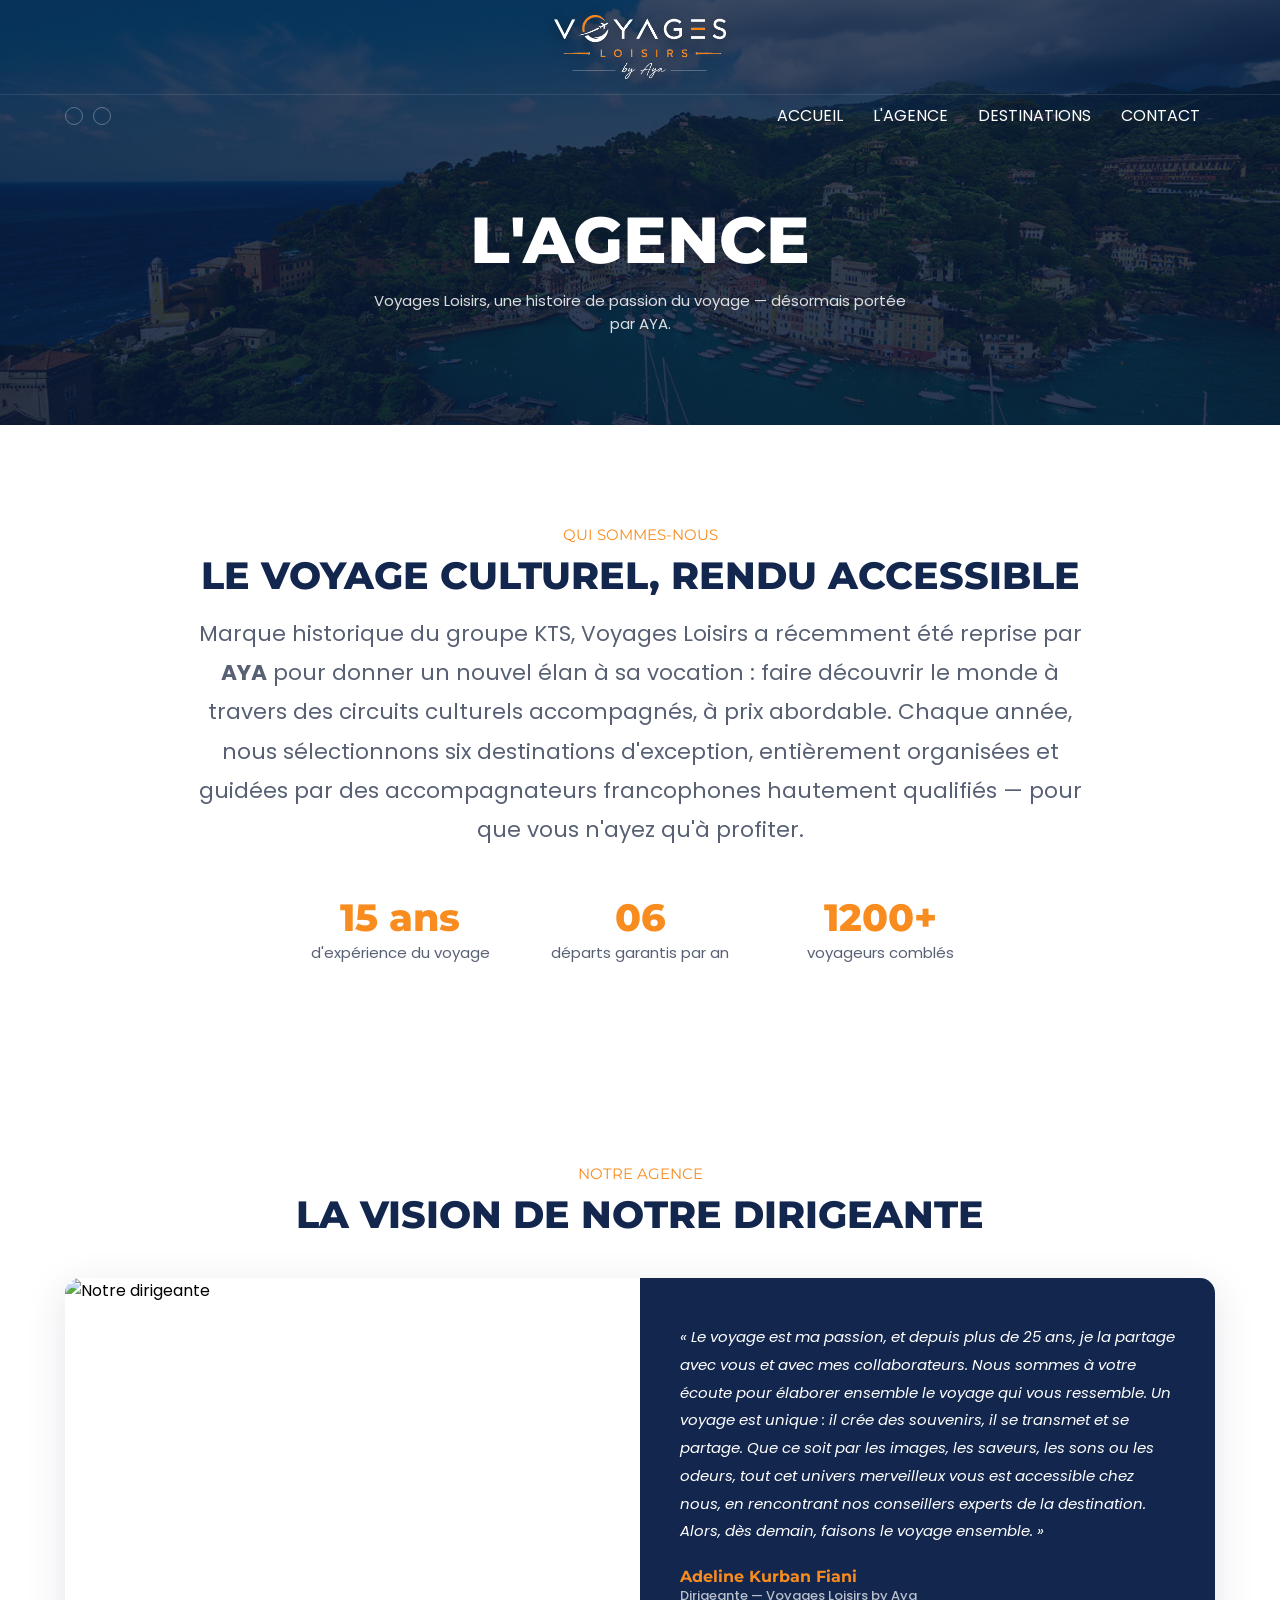
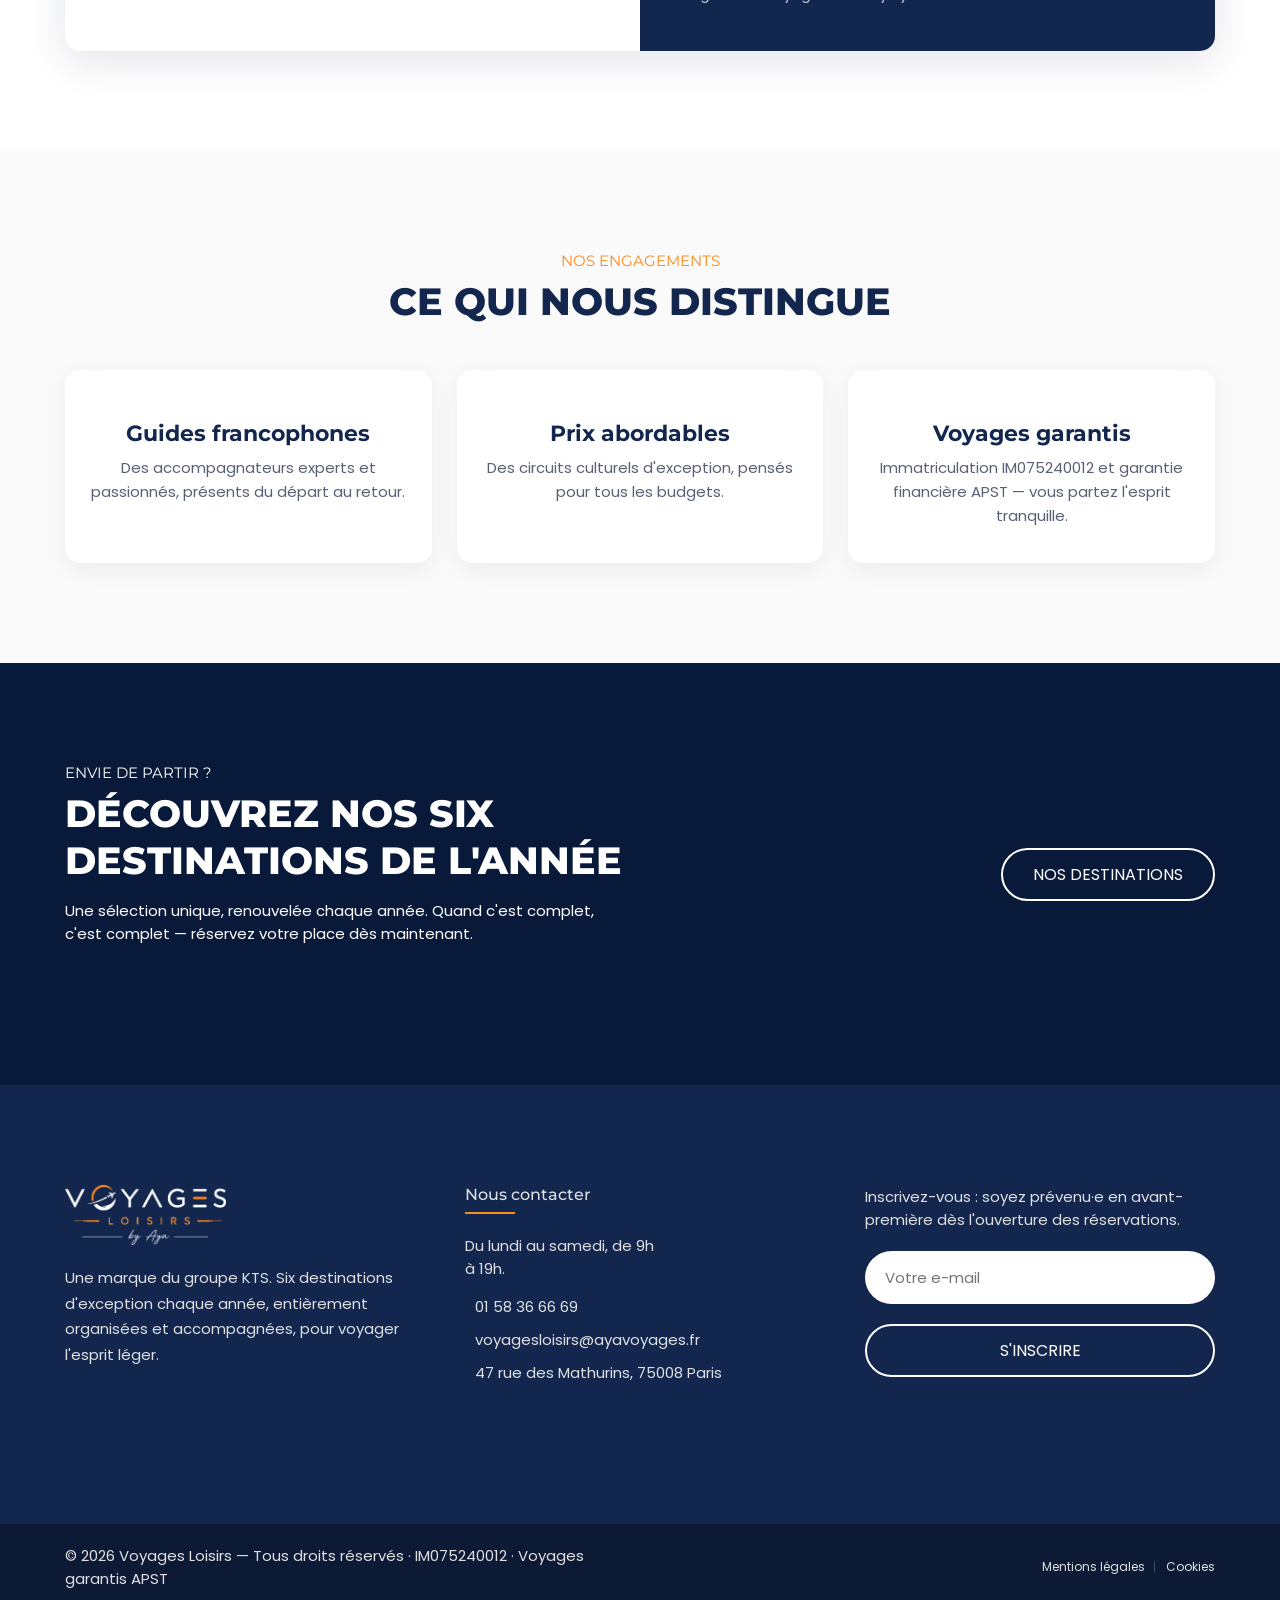
==== agence.html @ c66ce5af "Typo coherente : titres de section internes = memes que l'accueil (Montserrat 800 maj, fs-2) + texte" ====
<!DOCTYPE html>
<html lang="fr">

<head>
  <meta charset="UTF-8">
  <meta http-equiv="X-UA-Compatible" content="IE=edge">
  <meta name="viewport" content="width=device-width, initial-scale=1.0">
  <meta http-equiv="Cache-Control" content="no-cache, no-store, must-revalidate">
  <meta http-equiv="Pragma" content="no-cache">
  <meta http-equiv="Expires" content="0">

  <title>L'agence — Voyages Loisirs</title>
  <meta name="description" content="Voyages Loisirs, marque du groupe KTS reprise par AYA : des circuits culturels accompagnés de guides francophones, à prix abordable.">

  <link rel="shortcut icon" href="assets/logo-marine.png" type="image/png">
  <link rel="stylesheet" href="assets/css/tourly.css?v=21">

  <link rel="preconnect" href="https://fonts.googleapis.com">
  <link rel="preconnect" href="https://fonts.gstatic.com" crossorigin>
  <link
    href="https://fonts.googleapis.com/css2?family=Montserrat:wght@500;600;700;800&family=Poppins:wght@400;500;600;700&display=swap"
    rel="stylesheet">
</head>

<body id="top">

  <!-- #HEADER -->
  <header class="header" data-header>
    <div class="overlay" data-overlay></div>

    <div class="header-top">
      <div class="container">
        <div class="helpline-spacer"></div>
        <a href="index.html" class="logo"><img src="assets/logo-va-blanc.png" alt="Voyages Loisirs"></a>
        <div class="header-btn-group">
          <button class="search-btn" aria-label="Rechercher"><ion-icon name="search"></ion-icon></button>
          <button class="nav-open-btn" aria-label="Ouvrir le menu" data-nav-open-btn><ion-icon name="menu-outline"></ion-icon></button>
        </div>
      </div>
    </div>

    <div class="header-bottom">
      <div class="container">
        <a href="index.html" class="logo header-bottom__logo"><img src="assets/logo-va.png" alt="Voyages Loisirs"></a>

        <ul class="social-list">
          <li><a href="#" class="social-link"><ion-icon name="logo-facebook"></ion-icon></a></li>
          <li><a href="#" class="social-link"><ion-icon name="logo-instagram"></ion-icon></a></li>
        </ul>

        <nav class="navbar" data-navbar>
          <div class="navbar-top">
            <a href="index.html" class="logo"><img src="assets/logo-va.png" alt="Voyages Loisirs"></a>
            <button class="nav-close-btn" aria-label="Fermer le menu" data-nav-close-btn><ion-icon name="close-outline"></ion-icon></button>
          </div>
          <ul class="navbar-list">
            <li><a href="index.html" class="navbar-link" data-nav-link>accueil</a></li>
            <li><a href="agence.html" class="navbar-link" data-nav-link>l'agence</a></li>
            <li><a href="destinations.html" class="navbar-link" data-nav-link>destinations</a></li>
            <li><a href="contact.html" class="navbar-link" data-nav-link>contact</a></li>
          </ul>
        </nav>
      </div>
    </div>
  </header>


  <main>

    <!-- #BANNIÈRE -->
    <section class="page-banner">
      <div class="container">
        <h1 class="h1">L'agence</h1>
        <p class="page-banner__text">Voyages Loisirs, une histoire de passion du voyage — désormais portée par AYA.</p>
      </div>
    </section>

    <!-- #NOTRE HISTOIRE -->
    <section class="agence-intro">
      <div class="container">
        <p class="section-subtitle">Qui sommes-nous</p>
        <h2 class="h2 section-title">Le voyage culturel, rendu accessible</h2>
        <p class="lead">
          Marque historique du groupe KTS, Voyages Loisirs a récemment été reprise par <strong>AYA</strong>
          pour donner un nouvel élan à sa vocation : faire découvrir le monde à travers des circuits
          culturels accompagnés, à prix abordable. Chaque année, nous sélectionnons six destinations
          d'exception, entièrement organisées et guidées par des accompagnateurs francophones
          hautement qualifiés — pour que vous n'ayez qu'à profiter.
        </p>

        <div class="agence-stats">
          <div>
            <div class="num">15 ans</div>
            <div class="lbl">d'expérience du voyage</div>
          </div>
          <div>
            <div class="num">06</div>
            <div class="lbl">départs garantis par an</div>
          </div>
          <div>
            <div class="num">1200+</div>
            <div class="lbl">voyageurs comblés</div>
          </div>
        </div>
      </div>
    </section>

    <!-- #VISION DE LA DIRIGEANTE -->
    <section class="vision">
      <div class="container">
        <p class="section-subtitle">Notre agence</p>
        <h2 class="h2 section-title">La vision de notre dirigeante</h2>

        <div class="vision-grid">
          <div class="vision-media">
            <img src="https://images.unsplash.com/photo-1488646953014-85cb44e25828?auto=format&fit=crop&w=800&q=80" alt="Notre dirigeante">
            <button class="vision-play" aria-label="Lire la vidéo"><ion-icon name="play"></ion-icon></button>
          </div>
          <div class="vision-quote">
            <blockquote>
              « Le voyage est ma passion, et depuis plus de 25 ans, je la partage avec vous et avec mes
              collaborateurs. Nous sommes à votre écoute pour élaborer ensemble le voyage qui vous ressemble.
              Un voyage est unique : il crée des souvenirs, il se transmet et se partage. Que ce soit par les
              images, les saveurs, les sons ou les odeurs, tout cet univers merveilleux vous est accessible
              chez nous, en rencontrant nos conseillers experts de la destination. Alors, dès demain,
              faisons le voyage ensemble. »
            </blockquote>
            <p class="vision-author">Adeline Kurban Fiani<span>Dirigeante — Voyages Loisirs by Aya</span></p>
          </div>
        </div>
      </div>
    </section>

    <!-- #NOS VALEURS -->
    <section class="about">
      <div class="container">
        <p class="section-subtitle">Nos engagements</p>
        <h2 class="h2 section-title">Ce qui nous distingue</h2>

        <ul class="about-features">
          <li>
            <ion-icon name="people-outline"></ion-icon>
            <h3>Guides francophones</h3>
            <p>Des accompagnateurs experts et passionnés, présents du départ au retour.</p>
          </li>
          <li>
            <ion-icon name="pricetags-outline"></ion-icon>
            <h3>Prix abordables</h3>
            <p>Des circuits culturels d'exception, pensés pour tous les budgets.</p>
          </li>
          <li>
            <ion-icon name="shield-checkmark-outline"></ion-icon>
            <h3>Voyages garantis</h3>
            <p>Immatriculation IM075240012 et garantie financière APST — vous partez l'esprit tranquille.</p>
          </li>
        </ul>
      </div>
    </section>

    <!-- #CTA -->
    <section class="cta">
      <div class="container">
        <div class="cta-content">
          <p class="section-subtitle">Envie de partir ?</p>
          <h2 class="h2 section-title">Découvrez nos six destinations de l'année</h2>
          <p class="section-text">
            Une sélection unique, renouvelée chaque année. Quand c'est complet, c'est complet —
            réservez votre place dès maintenant.
          </p>
        </div>
        <a href="destinations.html" class="btn btn-secondary">Nos destinations</a>
      </div>
    </section>

  </main>


  <!-- #FOOTER -->
  <footer class="footer">
    <div class="footer-top">
      <div class="container">
        <div class="footer-brand">
          <a href="index.html" class="logo"><img src="assets/logo-va-blanc.png" alt="Voyages Loisirs"></a>
          <p class="footer-text">
            Une marque du groupe KTS. Six destinations d'exception chaque année, entièrement organisées
            et accompagnées, pour voyager l'esprit léger.
          </p>
        </div>
        <div class="footer-contact">
          <h4 class="contact-title">Nous contacter</h4>
          <p class="contact-text">Du lundi au samedi, de 9h à 19h.</p>
          <ul>
            <li class="contact-item"><ion-icon name="call-outline"></ion-icon><a href="tel:+33158366669" class="contact-link">01 58 36 66 69</a></li>
            <li class="contact-item"><ion-icon name="mail-outline"></ion-icon><a href="mailto:voyagesloisirs@ayavoyages.fr" class="contact-link">voyagesloisirs@ayavoyages.fr</a></li>
            <li class="contact-item"><ion-icon name="location-outline"></ion-icon><address>47 rue des Mathurins, 75008 Paris</address></li>
          </ul>
        </div>
        <div class="footer-form">
          <p class="form-text">Inscrivez-vous : soyez prévenu·e en avant-première dès l'ouverture des réservations.</p>
          <form action="" class="form-wrapper">
            <input type="email" name="email" class="input-field" placeholder="Votre e-mail" required>
            <button type="submit" class="btn btn-secondary">S'inscrire</button>
          </form>
        </div>
      </div>
    </div>
    <div class="footer-bottom">
      <div class="container">
        <p class="copyright">© 2026 Voyages Loisirs — Tous droits réservés · IM075240012 · Voyages garantis APST</p>
        <ul class="footer-bottom-list">
          <li><a href="mentions-legales.html" class="footer-bottom-link">Mentions légales</a></li>
          <li><a href="cookies.html" class="footer-bottom-link">Cookies</a></li>
        </ul>
      </div>
    </div>
  </footer>

  <a href="#top" class="go-top" data-go-top><ion-icon name="chevron-up-outline"></ion-icon></a>

  <script src="assets/js/tourly.js?v=6"></script>
  <script type="module" src="https://unpkg.com/ionicons@5.5.2/dist/ionicons/ionicons.esm.js"></script>
  <script nomodule src="https://unpkg.com/ionicons@5.5.2/dist/ionicons/ionicons.js"></script>

</body>

</html>
---- assets/css/tourly.css ----
/*-----------------------------------*\
 * #style.css
\*-----------------------------------*/

/**
 * copyright 2022 codewithsadee
 */





/*-----------------------------------*\
 * #CUSTOM PROPERTY
\*-----------------------------------*/

:root {

  /**
   * colors
   */

  /* Palette adaptée au logo : navy #031E5A + orange #FB8B1F */
  --united-nations-blue: hsl(220, 55%, 32%);  /* navy moyen (bandeau prix) */
  --bright-navy-blue: hsl(30, 95%, 55%);       /* ORANGE — accent, boutons */
  --spanish-gray: hsl(0, 0%, 60%);
  --black-coral: hsl(222, 14%, 40%);           /* texte courant */
  --oxford-blue: hsl(220, 74%, 13%);           /* navy profond (bannières) */
  --yale-blue: hsl(28, 90%, 47%);              /* orange foncé (survol) */
  --blue-ncs: hsl(29, 88%, 48%);               /* orange (sous-titres) */
  --gunmetal: hsl(220, 62%, 19%);              /* navy (titres, footer, aside) */
  --gainsboro: hsl(0, 0%, 88%);
  --cultured: hsl(0, 0%, 98%);
  --white: hsl(0, 0%, 100%);
  --black: hsl(0, 0%, 0%);
  --onyx: hsl(0, 0%, 25%);
  --jet: hsl(0, 0%, 20%);

  /**
   * typography
   */

  --ff-poppins: "Poppins", sans-serif;
  --ff-montserrat: "Montserrat", sans-serif;

  --fs-1: calc(20px + 3.5vw);
  --fs-2: calc(18px + 1.6vw);
  --fs-3: calc(16px + 0.45vw);
  --fs-4: 15px;
  --fs-5: 14px;
  --fs-6: 13px;
  --fs-7: 12px;
  --fs-8: 11px;

  --fw-500: 500;
  --fw-600: 600;
  --fw-700: 700;
  --fw-800: 800;

  /**
   * transition
   */

  --transition: 0.25s ease-in-out;

  /**
   * spacing
   */

  --section-padding: 60px;

  /**
   * border-radius
   */

  --radius-15: 15px;
  --radius-25: 25px;

}





/*-----------------------------------*\
 * #RESET
\*-----------------------------------*/

*, *::before, *::after {
  margin: 0;
  padding: 0;
  box-sizing: border-box;
}

li { list-style: none; }

a { text-decoration: none; }

a,
img,
span,
input,
label,
button,
ion-icon { display: block; }

input,
button {
  background: none;
  border: none;
  font: inherit;
}

button { cursor: pointer; }

input { width: 100%; }

ion-icon { pointer-events: none; }

html {
  font-family: var(--ff-poppins);
  scroll-behavior: smooth;
}

body { background: var(--white); }





/*-----------------------------------*\
 * #REUSED STYLE
\*-----------------------------------*/

.container { padding-inline: 15px; }

.btn {
  color: var(--white);
  text-transform: uppercase;
  font-size: var(--fs-5);
  border-radius: 100px;
  padding: var(--padding, 8px 18px);
  border: var(--border-width, 2px) solid transparent;
  transition: var(--transition);
}

.btn-primary {
  background: var(--bright-navy-blue);
  border-color: var(--bright-navy-blue);
}

.btn-primary:is(:hover, :focus) {
  background: var(--yale-blue);
  border-color: var(--yale-blue);
}

.btn-secondary { border-color: var(--white); }

.btn-secondary:is(:hover, :focus) { background: hsla(0, 0%, 100%, 0.1); }

.h1,
.h2,
.h3 {
  font-weight: var(--fw-800);
  font-family: var(--ff-montserrat);
  text-transform: uppercase;
}

.h1 {
  color: var(--white);
  font-size: var(--fs-1);
}

.h2,
.h3 { color: var(--gunmetal); }

.h2 { font-size: var(--fs-2); }

.h3 {
  font-size: var(--fs-3);
  font-weight: var(--fw-700);
}

.section-subtitle {
  color: var(--bright-navy-blue);
  font-size: var(--fs-5);
  text-transform: uppercase;
  font-family: var(--ff-montserrat);
  margin-bottom: 8px;
}

.section-title { margin-bottom: 15px; }

.section-text {
  color: var(--black-coral);
  margin-bottom: 30px;
}

.card-text {
  color: var(--black-coral);
  font-size: var(--fs-5);
}





/*-----------------------------------*\
 * #HEADER
\*-----------------------------------*/

.header {
  position: absolute;
  top: 0;
  left: 0;
  width: 100%;
  padding-top: 61px;
  z-index: 4;
}

.header-top {
  position: absolute;
  top: 0;
  left: 0;
  width: 100%;
  transition: var(--transition);
  border-bottom: 1px solid hsla(0, 0%, 100%, 0.1);
  padding-block: 15px;
  z-index: 1;
}

.header.active .header-top {
  position: fixed;
  background: var(--gunmetal);
}

.header-top .container {
  display: grid;
  grid-template-columns: repeat(3, 1fr);
  justify-items: flex-start;
  align-items: center;
}

.helpline-box .wrapper { display: none; }

.helpline-box .icon-box {
  background: var(--bright-navy-blue);
  padding: 6px;
  border-radius: 50%;
  color: var(--white);
}

.helpline-box .icon-box ion-icon { --ionicon-stroke-width: 40px; }

.header-top .logo { margin-inline: auto; }

.header-top .logo img { max-width: 100px; }

.header-btn-group {
  justify-self: flex-end;
  display: flex;
  align-items: center;
  gap: 10px;
  color: var(--white);
}

.search-btn,
.nav-open-btn {
  font-size: 30px;
  color: inherit;
}

.search-btn { font-size: 20px; }

.header-bottom { border-bottom: 1px solid hsla(0, 0%, 100%, 0.1); }

.header-bottom .container {
  display: flex;
  justify-content: space-between;
  align-items: center;
  padding-block: 15px;
}

.social-list {
  display: flex;
  align-items: center;
  gap: 5px;
}

.social-link {
  color: var(--white);
  padding: 8px;
  border: 1px solid hsla(0, 0%, 100%, 0.3);
  border-radius: 50%;
  font-size: 15px;
  transition: var(--transition);
}

.social-link:is(:hover, :focus) { background: hsla(0, 0%, 100%, 0.2); }

.header .btn { --padding: 4px 20px; }

.header .navbar {
  position: fixed;
  top: 0;
  right: -300px;
  width: 100%;
  max-width: 300px;
  height: 100%;
  background: var(--white);
  visibility: hidden;
  pointer-events: none;
  transition: 0.15s ease-in;
  z-index: 3;
}

.navbar.active {
  right: 0;
  visibility: visible;
  pointer-events: all;
  transition: 0.25s ease-out;
}

.navbar-top {
  display: flex;
  justify-content: space-between;
  align-items: center;
  padding: 40px 15px;
}

.navbar-top .logo img { width: 150px; }

.nav-close-btn {
  font-size: 20px;
  color: var(--bright-navy-blue);
}

.nav-close-btn ion-icon { --ionicon-stroke-width: 80px; }

.navbar-list { border-top: 1px solid hsla(0, 0%, 0%, 0.1); }

.navbar-list li { border-bottom: 1px solid hsla(0, 0%, 0%, 0.1); }

.navbar-link {
  padding: 15px 20px;
  color: var(--jet);
  font-weight: var(--fw-500);
  font-size: var(--fs-4);
  transition: var(--transition);
  text-transform: capitalize;
}

.navbar-link:is(:hover, :focus) { color: var(--bright-navy-blue); }

.overlay {
  position: fixed;
  inset: 0;
  background: var(--black);
  opacity: 0;
  pointer-events: none;
  z-index: 2;
  transition: var(--transition);
}

.overlay.active {
  opacity: 0.7;
  pointer-events: all;
}





/*-----------------------------------*\
 * #HERO
\*-----------------------------------*/

.hero {
  background-image: url("../images/hero-banner.jpg");
  background-repeat: no-repeat;
  background-size: cover;
  background-position: center;
  background-color: hsla(0, 0%, 0%, 0.7);
  background-blend-mode: overlay;
  display: grid;
  place-items: center;
  min-height: 600px;
  text-align: center;
  padding-top: 125px;
}

.hero-title { margin-bottom: 20px; }

.hero-text {
  color: var(--white);
  font-size: var(--fs-5);
  margin-bottom: 40px;
}

.btn-group {
  display: flex;
  flex-wrap: wrap;
  justify-content: center;
  align-items: center;
  gap: 10px;
}





/*-----------------------------------*\
 * #TOUR SEARCH
\*-----------------------------------*/

.tour-search {
  background: var(--bright-navy-blue);
  padding-block: var(--section-padding);
}

.tour-search-form .input-label {
  color: var(--white);
  font-size: var(--fs-4);
  margin-left: 20px;
  margin-bottom: 10px;
}

.tour-search-form .input-field {
  background: var(--white);
  padding: 10px 15px;
  font-size: var(--fs-5);
  border-radius: 50px;
}

.tour-search-form .input-field::placeholder { color: var(--spanish-gray); }

.tour-search-form .input-field::-webkit-datetime-edit {
  color: var(--spanish-gray);
  text-transform: uppercase;
}

.tour-search-form .input-wrapper { margin-bottom: 15px; }

.tour-search .btn {
  width: 100%;
  --border-width: 1px;
  font-weight: var(--fw-600);
  margin-top: 35px;
}





/*-----------------------------------*\
 * #POPULAR
\*-----------------------------------*/

.popular { padding-block: var(--section-padding); }

.popular-list,
.popular-list > li:not(:last-child) { margin-bottom: 30px; }

.popular-card {
  position: relative;
  overflow: hidden;
  border-radius: var(--radius-25);
  height: 430px;
}

.popular-card .card-img { height: 100%; }

.popular-card .card-img img {
  width: 100%;
  height: 100%;
  object-fit: cover;
}

.popular-card .card-content {
  position: absolute;
  bottom: 20px;
  left: 20px;
  right: 20px;
  background: var(--white);
  border-radius: var(--radius-25);
  padding: 20px;
}


.popular-card .card-rating {
  background: var(--bright-navy-blue);
  color: var(--white);
  position: absolute;
  top: 0;
  right: 25px;
  display: flex;
  align-items: center;
  gap: 1px;
  transform: translateY(-50%);
  padding: 6px 10px;
  border-radius: 20px;
  font-size: 14px;
}

.popular-card .card-subtitle {
  color: var(--blue-ncs);
  font-size: var(--fs-6);
  text-transform: uppercase;
  margin-bottom: 8px;
}

.popular-card .card-title { margin-bottom: 5px; }

.popular-card :is(.card-subtitle, .card-title) > a { color: inherit; }

.popular .btn { margin-inline: auto; }





/*-----------------------------------*\
 * #PACKAGE
\*-----------------------------------*/

.package { padding-block: var(--section-padding); }

.package-list { margin-bottom: 40px; }

.package-list > li:not(:last-child) { margin-bottom: 30px; }

.package-card {
  background: var(--cultured);
  overflow: hidden;
  border-radius: 15px;
}

.package-card .card-banner { height: 250px; }

.package-card .card-banner img {
  width: 100%;
  height: 100%;
  object-fit: cover;
}

.package-card .card-content { padding: 30px 20px; }

.package-card .card-title { margin-bottom: 15px; }

.package-card .card-text {
  line-height: 1.6;
  margin-bottom: 20px;
}

.card-meta-list {
  background: var(--white);
  max-width: max-content;
  display: flex;
  flex-wrap: wrap;
  justify-content: center;
  align-items: center;
  padding: 8px;
  box-shadow: 0 0 5px hsla(0, 0%, 0%, 0.15);
  border-radius: 50px;
}

.card-meta-item { position: relative; }

.card-meta-item:not(:last-child)::after {
  content: "";
  position: absolute;
  top: 4px;
  right: -1px;
  bottom: 4px;
  width: 1px;
  background: hsla(0, 0%, 0%, 0.3);
}

.meta-box {
  display: flex;
  justify-content: center;
  align-items: center;
  gap: 5px;
  padding-inline: 9px;
  color: var(--black-coral);
  font-size: var(--fs-8);
}

.meta-box > ion-icon {
  color: var(--bright-navy-blue);
  font-size: 13px;
}

.package-card .card-price {
  background: var(--united-nations-blue);
  color: var(--white);
  padding: 25px 20px;
  text-align: center;
}

.package-card .card-price .wrapper {
  display: flex;
  flex-wrap: wrap;
  justify-content: center;
  align-items: center;
  gap: 5px 15px;
  margin-bottom: 10px;
}

.package-card .card-price .reviews { font-size: var(--fs-5); }

.package-card .card-rating {
  display: flex;
  justify-content: center;
  align-items: center;
  gap: 1px;
  font-size: 14px;
}

.package-card .card-rating ion-icon:last-child { color: hsl(0, 0%, 80%); }

.package-card .price {
  font-size: var(--fs-2);
  font-family: var(--ff-montserrat);
  font-weight: var(--fw-800);
  margin-bottom: 20px;
}

.package-card .price span {
  font-size: var(--fs-7);
  font-weight: initial;
}

.package .btn { margin-inline: auto; }





/*-----------------------------------*\
 * #GALLERY
\*-----------------------------------*/

.gallery { padding-block: var(--section-padding); }

.gallery-list {
  display: grid;
  grid-template-columns: 1fr 1fr;
  gap: 10px;
}

.gallery-image {
  width: 100%;
  height: 100%;
  border-radius: var(--radius-15);
  overflow: hidden;
}

.gallery-item:nth-child(3) { grid-area: 1 / 2 / 3 / 3; }

.gallery-image img {
  width: 100%;
  height: 100%;
  object-fit: cover;
}





/*-----------------------------------*\
 * #CTA
\*-----------------------------------*/

.cta {
  background: var(--bright-navy-blue);
  padding-block: var(--section-padding);
}

.cta :is(.section-subtitle, .section-title, .section-text) { color: var(--white); }

.cta .section-text { font-size: var(--fs-5); }





/*-----------------------------------*\
 * #FOOTER
\*-----------------------------------*/

.footer-top {
  background: var(--gunmetal);
  padding-block: var(--section-padding);
  color: var(--gainsboro);
}

.footer-brand { margin-bottom: 30px; }

.footer-brand img { width: 180px; }

.footer-brand .logo { margin-bottom: 20px; }

.footer-text {
  font-size: var(--fs-5);
  line-height: 1.7;
}

.footer-contact { margin-bottom: 30px; }

.contact-title {
  position: relative;
  font-family: var(--ff-montserrat);
  font-weight: var(--fw-500);
  margin-bottom: 30px;
}

.contact-title::after {
  content: "";
  position: absolute;
  bottom: -10px;
  left: 0;
  width: 50px;
  height: 2px;
  background: var(--bright-navy-blue);
}

.contact-text {
  font-size: var(--fs-5);
  margin-bottom: 15px;
  max-width: 200px;
}

.contact-item {
  display: flex;
  justify-content: flex-start;
  align-items: center;
  gap: 10px;
  margin-bottom: 10px;
}

.contact-item ion-icon { --ionicon-stroke-width: 40px; }

.contact-link,
address {
  font-style: normal;
  color: var(--gainsboro);
  font-size: var(--fs-5);
}

.contact-link:is(:hover, :focus) { color: var(--white); }

.form-text {
  font-size: var(--fs-5);
  margin-bottom: 20px;
}

.footer-form .input-field {
  background: var(--white);
  font-size: var(--fs-5);
  padding: 15px 20px;
  border-radius: 100px;
  margin-bottom: 10px;
}

.footer-form .btn { width: 100%; }

.footer-bottom {
  --gunmetal: hsl(220, 62%, 13%);
  background: var(--gunmetal);
  padding-block: 20px;
  text-align: center;
}

.copyright {
  color: var(--gainsboro);
  font-size: var(--fs-5);
  margin-bottom: 10px;
}

.copyright a {
  color: inherit;
  display: inline-block;
}

.copyright a:is(:hover, :focus) { color: var(--white); }

.footer-bottom-list {
  display: flex;
  align-items: center;
  justify-content: center;
  gap: 21px;
}

.footer-bottom-list > li { position: relative; }

.footer-bottom-list > li:not(:last-child)::after {
  content: "";
  position: absolute;
  top: 3px;
  right: -10px;
  bottom: 3px;
  width: 1px;
  background: hsla(0, 0%, 100%, 0.2);
}

.footer-bottom-link {
  color: var(--gainsboro);
  font-size: var(--fs-7);
  transition: var(--transition);
}

.footer-bottom-link:is(:hover, :focus) { color: var(--white); }





/*-----------------------------------*\
 * #GO TO TOP
\*-----------------------------------*/

.go-top {
  position: fixed;
  bottom: 15px;
  right: 15px;
  width: 35px;
  height: 35px;
  background: var(--bright-navy-blue);
  color: var(--white);
  display: grid;
  place-items: center;
  font-size: 18px;
  border-radius: 6px;
  box-shadow: 0 1px 3px hsla(0, 0%, 0%, 0.5);
  opacity: 0;
  transform: translateY(10px);
  visibility: hidden;
  transition: var(--transition);
}

.go-top.active {
  opacity: 0.8;
  transform: translateY(0);
  visibility: visible;
}

.go-top:is(:hover, :focus) { opacity: 1; }





/*-----------------------------------*\
 * #MEDIA QUERIES
\*-----------------------------------*/

/**
 * responsive for larger than 580px screen
 */

@media (min-width: 580px) {

  /**
   * REUSED STYLE
   */

  .container {
    max-width: 580px;
    margin-inline: auto;
  }

  .btn {
    --fs-5: 16px;
    --padding: 12px 30px;
  }

  section:not(.cta) :is(.section-subtitle, .section-title, .section-text) {
    text-align: center;
  }

  .section-text { margin-bottom: 40px; }

  .card-text { --fs-5: 15px; }



  /**
   * HEADER
   */

  .header { padding-top: 83px; }

  .helpline-box .icon-box { padding: 14px; }

  .header-top .logo img { max-width: unset; }

  .search-btn { font-size: 30px; }

  .nav-open-btn { font-size: 40px; }

  .header .btn {
    --fs-5: 14px;
    --padding: 6px 20px;
  }



  /**
   * HERO
   */

  .hero {
    min-height: 800px;
    padding-top: 85px;
  }

  .hero-text { --fs-5: 15px; }

  .btn-group { gap: 20px; }



  /**
   * TOUR SEARCH
   */

  .tour-search-form {
    display: grid;
    grid-template-columns: 1fr 1fr;
    align-items: flex-end;
    gap: 15px;
  }

  .tour-search-form .input-wrapper { margin-bottom: 0; }

  .tour-search-form .input-field { padding: 16px 20px; }

  .tour-search .btn {
    grid-column: span 2;
    margin-top: 20px;
  }



  /**
   * POPULAR
   */

  .popular-card .card-content { right: auto; }



  /**
   * FOOTER
   */

  .footer .container {
    display: grid;
    grid-template-columns: 1fr 1fr;
    gap: 30px;
  }

  .footer-form { grid-column: span 2; }

  .footer-bottom { text-align: left; }

  .copyright { margin-bottom: 0; }

  .footer-bottom-list { justify-content: flex-end; }

}





/**
 * responsive for larger than 768px screen
 */

@media (min-width: 768px) {

  /**
   * CUSTOM PROPERTY
   */

  :root {

    /**
     * typography
     */

    --fs-5: 15px;

  }



  /**
   * REUSED STYLE
   */

  .container { max-width: 800px; }

  .section-text {
    max-width: 60ch;
    margin-inline: auto;
  }



  /**
   * HEADER
   */

  .helpline-box {
    display: flex;
    justify-content: flex-start;
    align-items: center;
    gap: 10px;
  }

  .helpline-box .wrapper {
    display: block;
    color: var(--white);
    font-size: var(--fs-6);
  }

  .social-list { gap: 10px; }



  /**
   * POPULAR
   */

  .popular-list {
    display: grid;
    grid-template-columns: 1fr 1fr;
    gap: 30px;
    margin-bottom: 50px;
  }

  .popular-list > li:not(:last-child) { margin-bottom: 0; }

  .popular-card .card-content { right: 20px; }



  /**
   * PACKAGE
   */

  .package-list { margin-bottom: 50px; }

  .package-list > li:not(:last-child) { margin-bottom: 40px; }

  .package-card {
    display: grid;
    grid-template-columns: 1.3fr 1.5fr 1fr;
  }

  .package-card .card-banner { height: 100%; }

  .package-card .card-content { padding: 40px; }

  .package-card .card-price {
    display: grid;
    place-content: center;
  }

  .package-card .card-price .wrapper { margin-bottom: 15px; }



  /**
   * GALLERY
   */

  .gallery { padding-bottom: calc(var(--section-padding * 2)); }

  .gallery-list {
    grid-template-columns: repeat(3, 1fr);
    gap: 20px;
  }

  .gallery-image { border-radius: var(--radius-25); }



  /**
   * CTA
   */

  .cta .container {
    display: flex;
    justify-content: space-between;
    align-items: center;
  }

  .cta-content { width: calc(100% - 225px); }

  .cta .section-text { margin-inline: 0; }



  /**
   * FOOTER
   */

  .form-wrapper {
    display: flex;
    justify-content: flex-start;
    align-items: center;
    gap: 20px;
  }

  .footer-form .input-field { margin-bottom: 0; }

  .footer-form .btn { width: max-content; }

}





/**
 * responsive for larger than 992px screen
 */

@media (min-width: 992px) {

  /**
   * REUSED STYLE
   */

  .container { max-width: 1050px; }



  /**
   * HEADER
   */

  .header.active .header-top {
    position: unset;
    background: unset;
  }

  .nav-open-btn,
  .navbar-top { display: none; }

  .header-bottom { border-bottom: none; }

  .header.active .header-bottom {
    position: fixed;
    top: 0;
    left: 0;
    width: 100%;
    background: var(--white);
    color: var(--onyx);
    box-shadow: 0 2px 5px hsla(0, 0%, 0%, 0.08);
    transition: var(--transition);
  }

  .header-bottom .container { padding-block: 0; }

  .header .navbar { all: unset; }

  .navbar-list {
    border-top: none;
    display: flex;
    justify-content: center;
    align-items: center;
  }

  .navbar-list li { border-bottom: none; }

  .navbar-link {
    color: var(--white);
    --fs-4: 16px;
    font-weight: unset;
    text-transform: uppercase;
    padding: 20px 15px;
  }

  .header.active .navbar-link { color: var(--onyx); }

  .header.active .navbar-link:is(:hover, :focus) { color: var(--bright-navy-blue); }

  .header.active .social-link {
    color: var(--onyx);
    border-color: hsla(0, 0%, 0%, 0.15);
  }

  .overlay { display: none; }



  /**
   * HERO
   */

  .hero .container { max-width: 740px; }



  /**
   * TOUR SEARCH
   */

  .tour-search-form { grid-template-columns: repeat(5, 1fr); }

  .tour-search .btn {
    --padding: 15px;
    grid-column: unset;
    margin-top: 0;
  }



  /**
   * POPULAR
   */

  .popular-list { grid-template-columns: repeat(3, 1fr); }



  /**
   * PACKAGE
   */

  .meta-box { --fs-8: 13px; }

  .meta-box > ion-icon { font-size: 15px; }



  /**
   * CTA 
   */

  .cta .section-title { max-width: 25ch; }



  /**
   * FOOTER
   */

  .footer-top .container {
    grid-template-columns: repeat(3, 1fr);
    gap: 50px;
  }

  .footer-form { grid-column: unset; }

  .form-wrapper { flex-direction: column; }

  .footer-form .btn { width: 100%; }

}





/**
 * responsive for larger than 1200px screen
 */

@media (min-width: 1200px) {

  /**
   * CUSTOM PROPERTY
   */

  :root {

    /**
     * spacing
     */

    --section-padding: 100px;

  }



  /**
   * REUSED STYLE
   */

  .container { max-width: 1180px; }

}





/*-----------------------------------*\
 * #AJUSTEMENTS VOYAGES LOISIRS (logo carré)
\*-----------------------------------*/

/* Le logo VL est presque carré (292x268) : on le borne en hauteur
   pour qu'il reste net dans la barre du haut au lieu de s'afficher géant. */
.header-top .logo img {
  max-width: none;
  height: 52px;
  width: auto;
  filter: drop-shadow(0 2px 6px rgba(0, 0, 0, 0.5));
}

@media (min-width: 580px) {
  .header-top .logo img { height: 64px; }
}

/* Logo dans le menu mobile */
.navbar-top .logo img {
  width: auto;
  height: 56px;
}

/* Logo dans le footer */
.footer-brand img {
  width: auto;
  height: 60px;
}

/* Logo dans la barre fixe (au scroll, bureau) — tout à gauche, réseaux conservés */
.header-bottom__logo { display: none; }

@media (min-width: 992px) {
  .header.active .header-bottom__logo { display: block; margin-right: 26px; }
  .header-bottom__logo img { height: 44px; width: auto; }
  .header.active .header-bottom .container { justify-content: flex-start; }
  .header.active .navbar { margin-left: auto; }
}

/* Bloc présentation / rachat AYA */
.about {
  padding-block: var(--section-padding);
  background: var(--cultured);
}

.about-features {
  display: grid;
  gap: 25px;
  margin-top: 45px;
}

.about-features li {
  text-align: center;
  padding: 35px 25px;
  background: var(--white);
  border-radius: var(--radius-15);
  box-shadow: 0 6px 24px hsla(0, 0%, 0%, 0.06);
}

.about-features ion-icon {
  font-size: 42px;
  color: var(--bright-navy-blue);
  margin-inline: auto;
  margin-bottom: 15px;
}

.about-features h3 {
  font-family: var(--ff-montserrat);
  font-weight: var(--fw-700);
  color: var(--gunmetal);
  font-size: var(--fs-3);
  margin-bottom: 10px;
}

.about-features p {
  color: var(--black-coral);
  font-size: var(--fs-5);
  line-height: 1.6;
}

@media (min-width: 768px) {
  .about-features { grid-template-columns: repeat(3, 1fr); }
}

/* Bouton "Toutes les destinations" centré */
.package-cta { text-align: center; }

.package-cta .btn {
  display: inline-block;
  margin-inline: auto;
}

/* Partenaires & garanties */
.partners {
  padding-block: var(--section-padding);
  background: var(--cultured);
}

.partners-list {
  display: flex;
  flex-wrap: wrap;
  justify-content: center;
  align-items: center;
  gap: 30px 45px;
  margin-top: 40px;
}

.partners-list img {
  max-height: 55px;
  max-width: 130px;
  width: auto;
  object-fit: contain;
  opacity: 0.65;
  filter: grayscale(1);
  transition: var(--transition);
}

.partners-list img:is(:hover, :focus) {
  opacity: 1;
  filter: grayscale(0);
}


/*-----------------------------------*\
 * #PAGES INTERNES — BANNIÈRE DE TITRE
\*-----------------------------------*/

.page-banner {
  background-image: linear-gradient(hsla(220, 74%, 12%, 0.78), hsla(220, 74%, 12%, 0.86)), url("../images/hero-banner.jpg");
  background-size: cover;
  background-position: center;
  padding-top: 180px;
  padding-bottom: 70px;
  text-align: center;
}

.page-banner .h1 {
  color: var(--white);
  margin-bottom: 10px;
}

.page-banner__text {
  color: hsla(0, 0%, 100%, 0.85);
  font-size: var(--fs-4);
  max-width: 60ch;
  margin-inline: auto;
}

@media (min-width: 768px) {
  .page-banner { padding-top: 200px; padding-bottom: 90px; }
}


/*-----------------------------------*\
 * #PAGES LÉGALES
\*-----------------------------------*/

.legal { padding-block: 55px; }

.legal-content {
  max-width: 820px;
  margin-inline: auto;
}

.legal-updated {
  color: var(--spanish-gray);
  font-size: var(--fs-5);
  margin-bottom: 40px;
}

.legal-content h2 {
  font-family: var(--ff-montserrat);
  font-weight: var(--fw-800);
  text-transform: uppercase;
  color: var(--gunmetal);
  font-size: var(--fs-2);
  margin: 42px 0 16px;
}

.legal-content p,
.legal-content li {
  color: var(--black-coral);
  font-size: 16px;
  line-height: 1.8;
}

.legal-content ul {
  padding-left: 20px;
  margin-bottom: 15px;
  list-style: disc;
}

.legal-content li { margin-bottom: 12px; }

.legal-content a { color: var(--bright-navy-blue); }

.legal-content a:hover { text-decoration: underline; }

.legal-content strong { color: var(--gunmetal); }

.legal-todo {
  display: inline;
  background: hsl(40, 90%, 94%);
  border: 1px solid hsl(40, 60%, 80%);
  color: hsl(35, 55%, 35%);
  font-size: var(--fs-6);
  padding: 2px 7px;
  border-radius: 5px;
}


/*-----------------------------------*\
 * #PAGE CIRCUIT
\*-----------------------------------*/

.circuit-back { padding-top: 145px; }

.circuit-back a {
  display: inline-flex;
  align-items: center;
  gap: 6px;
  color: var(--bright-navy-blue);
  font-weight: var(--fw-600);
  font-size: var(--fs-5);
}

.circuit-back a:hover { color: var(--yale-blue); }

.circuit-hero { margin-top: 20px; }

.circuit-hero__media {
  position: relative;
  border-radius: var(--radius-25);
  overflow: hidden;
  min-height: 420px;
  display: flex;
  align-items: flex-end;
}

.circuit-hero__media img {
  position: absolute;
  inset: 0;
  width: 100%;
  height: 100%;
  object-fit: cover;
}

.circuit-hero__media::after {
  content: "";
  position: absolute;
  inset: 0;
  background: linear-gradient(180deg, hsla(220, 74%, 8%, 0) 45%, hsla(220, 74%, 8%, 0.75) 100%);
}

.circuit-hero__content {
  position: relative;
  padding: 40px 35px;
  color: var(--white);
  width: 100%;
}

.circuit-hero__badge {
  display: inline-block;
  background: var(--bright-navy-blue);
  color: var(--white);
  font-size: var(--fs-7);
  font-weight: var(--fw-700);
  text-transform: uppercase;
  padding: 6px 14px;
  border-radius: 100px;
  margin-bottom: 15px;
}

.circuit-hero__badge[hidden] { display: none; }

.circuit-hero__period {
  font-size: var(--fs-6);
  font-weight: var(--fw-600);
  letter-spacing: 1.5px;
  text-transform: uppercase;
  color: hsl(197, 90%, 70%);
  margin-bottom: 6px;
}

.circuit-hero__title {
  font-family: var(--ff-montserrat);
  font-weight: var(--fw-800);
  text-transform: uppercase;
  font-size: var(--fs-1);
  color: var(--white);
  line-height: 1.05;
  margin-bottom: 12px;
}

.circuit-hero__meta {
  display: flex;
  flex-wrap: wrap;
  gap: 6px 24px;
  font-size: var(--fs-4);
}

.circuit-body {
  padding-block: 55px 20px;
  display: grid;
  gap: 45px;
  align-items: start;
}

@media (min-width: 968px) {
  .circuit-body { grid-template-columns: 1.6fr 0.9fr; gap: 55px; }
}

.circuit-main__intro {
  font-size: var(--fs-3);
  line-height: 1.75;
  color: var(--black-coral);
  margin-bottom: 35px;
}

.circuit-sec-title {
  font-family: var(--ff-montserrat);
  font-weight: var(--fw-700);
  text-transform: uppercase;
  font-size: var(--fs-2);
  color: var(--gunmetal);
  margin-bottom: 22px;
}

.highlights {
  display: flex;
  flex-wrap: wrap;
  gap: 10px;
  margin-bottom: 45px;
}

.highlights span {
  background: var(--cultured);
  border: 1px solid var(--gainsboro);
  color: var(--gunmetal);
  border-radius: 100px;
  padding: 9px 17px;
  font-size: var(--fs-5);
}

.days {
  margin-bottom: 20px;
  border-left: 2px solid var(--gainsboro);
}

.day { position: relative; padding: 0 0 28px 30px; }

.day::before {
  content: "";
  position: absolute;
  left: -8px;
  top: 4px;
  width: 14px;
  height: 14px;
  border-radius: 50%;
  background: var(--bright-navy-blue);
  border: 3px solid var(--white);
}

.day:last-child { padding-bottom: 0; }

.day__num {
  font-size: var(--fs-7);
  font-weight: var(--fw-700);
  letter-spacing: 1px;
  text-transform: uppercase;
  color: var(--bright-navy-blue);
  margin-bottom: 4px;
}

.day__title {
  font-weight: var(--fw-700);
  font-size: var(--fs-4);
  color: var(--gunmetal);
  margin-bottom: 5px;
  font-family: var(--ff-montserrat);
}

.day__text {
  font-size: var(--fs-5);
  line-height: 1.7;
  color: var(--black-coral);
}

.circuit-gallery {
  display: grid;
  grid-template-columns: repeat(2, 1fr);
  gap: 12px;
}

.circuit-gallery img {
  width: 100%;
  height: 200px;
  object-fit: cover;
  border-radius: var(--radius-15);
  display: block;
}

.circuit-gallery img:first-child {
  grid-column: 1 / -1;
  height: 300px;
}

.circuit-side {
  display: flex;
  flex-direction: column;
  gap: 22px;
}

.circuit-aside {
  background: var(--gunmetal);
  color: var(--white);
  border-radius: var(--radius-25);
  padding: 34px 30px;
}

.circuit-aside h3 {
  font-family: var(--ff-montserrat);
  color: var(--white);
  font-size: var(--fs-3);
  margin-bottom: 20px;
}

.aside-facts { margin-bottom: 24px; }

.aside-facts li {
  display: flex;
  justify-content: space-between;
  gap: 12px;
  padding: 11px 0;
  border-bottom: 1px solid hsla(0, 0%, 100%, 0.14);
  font-size: var(--fs-5);
}

.aside-facts li span { color: hsla(0, 0%, 100%, 0.7); }
.aside-facts li strong { color: var(--white); text-align: right; }

.circuit-aside .btn {
  width: 100%;
  text-align: center;
  margin-bottom: 12px;
}

.circuit-aside__phone {
  display: block;
  text-align: center;
  color: var(--white);
  font-size: var(--fs-2);
  font-weight: var(--fw-700);
  font-family: var(--ff-montserrat);
  margin-top: 16px;
}

.circuit-aside__note {
  text-align: center;
  font-size: var(--fs-6);
  color: hsla(0, 0%, 100%, 0.6);
  margin-top: 6px;
}

.price-box {
  background: var(--white);
  border: 1px solid var(--gainsboro);
  border-radius: var(--radius-25);
  padding: 30px 28px;
}

.price-box h2 {
  font-family: var(--ff-montserrat);
  font-size: var(--fs-3);
  color: var(--gunmetal);
  margin-bottom: 18px;
}

.price-box ul { list-style: none; }

.price-box li {
  position: relative;
  padding: 0 0 13px 30px;
  font-size: var(--fs-5);
  line-height: 1.6;
  color: var(--black-coral);
}

.price-box li::before {
  position: absolute;
  left: 0;
  top: -1px;
  font-size: 16px;
  font-weight: 700;
}

.price-box--yes li::before { content: "\2713"; color: hsl(152, 60%, 40%); }
.price-box--no li::before { content: "\2715"; color: hsl(9, 65%, 47%); }


/*-----------------------------------*\
 * #BARRE DE RECHERCHE (3 champs)
\*-----------------------------------*/

@media (min-width: 992px) {
  .tour-search-form { grid-template-columns: repeat(4, 1fr); align-items: flex-end; }
  .tour-search .btn { --padding: 15px; grid-column: unset; margin-top: 0; }
}

/* Barre de recherche : plus fine et plus transparente */
.tour-search { background: hsla(214, 57%, 51%, 0.6); padding-block: 22px; }
.tour-search-form .input-field { padding: 11px 15px; }
.tour-search-form .input-label { margin-bottom: 6px; }

/* Chevauchement : moitié sur la vidéo du hero, moitié sur le fond blanc */
@media (min-width: 768px) {
  .tour-search {
    position: relative;
    z-index: 3;
    margin-top: -52px;
  }
}

/* Hero avec vidéo en fond */
.hero {
  position: relative;
  background: var(--oxford-blue);
  overflow: hidden;
}

.hero__video {
  position: absolute;
  inset: 0;
  width: 100%;
  height: 100%;
  object-fit: cover;
  z-index: 0;
  pointer-events: none;
}

.hero::after {
  content: "";
  position: absolute;
  inset: 0;
  background: linear-gradient(hsla(220, 74%, 8%, 0.5), hsla(220, 74%, 8%, 0.65));
  z-index: 1;
}

.hero .container {
  position: relative;
  z-index: 2;
}

.tour-search-form select.input-field {
  appearance: none;
  -webkit-appearance: none;
  background-image: url("data:image/svg+xml;charset=UTF-8,%3csvg xmlns='http://www.w3.org/2000/svg' viewBox='0 0 24 24' fill='none' stroke='%23999' stroke-width='2'%3e%3cpath d='m6 9 6 6 6-6'/%3e%3c/svg%3e");
  background-repeat: no-repeat;
  background-position: right 15px center;
  background-size: 16px;
  padding-right: 38px;
  color: var(--onyx);
}


/*-----------------------------------*\
 * #FENÊTRE « ÊTRE RAPPELÉ »
\*-----------------------------------*/

.cb-modal {
  position: fixed;
  inset: 0;
  z-index: 1000;
  display: none;
  align-items: center;
  justify-content: center;
  padding: 20px;
}

.cb-modal.is-open { display: flex; }

.cb-modal__overlay {
  position: absolute;
  inset: 0;
  background: hsla(220, 74%, 8%, 0.6);
}

.cb-modal__panel {
  position: relative;
  background: var(--white);
  border-radius: var(--radius-25);
  padding: 36px 32px;
  width: 100%;
  max-width: 440px;
  box-shadow: 0 20px 60px hsla(0, 0%, 0%, 0.3);
}

.cb-modal__close {
  position: absolute;
  top: 12px;
  right: 14px;
  font-size: 24px;
  color: var(--black-coral);
  background: none;
}

.cb-modal__panel h3 {
  font-family: var(--ff-montserrat);
  color: var(--gunmetal);
  font-size: var(--fs-2);
  margin-bottom: 8px;
}

.cb-modal__sub {
  color: var(--black-coral);
  font-size: var(--fs-5);
  margin-bottom: 22px;
}

.cb-form { display: grid; gap: 12px; }

.cb-row { display: grid; grid-template-columns: 1fr 1fr; gap: 12px; }

.cb-form input {
  width: 100%;
  background: var(--cultured);
  border: 1px solid var(--gainsboro);
  border-radius: 12px;
  padding: 13px 15px;
  font: inherit;
  color: var(--onyx);
}

.cb-form .btn { width: 100%; margin-top: 6px; }

.cb-done {
  text-align: center;
  color: var(--gunmetal);
  font-weight: var(--fw-600);
  padding: 16px 0;
}


/*-----------------------------------*\
 * #PAGE CONTACT
\*-----------------------------------*/

.contact-section { padding-block: var(--section-padding); }

.contact-grid { display: grid; gap: 45px; }

@media (min-width: 768px) {
  .contact-grid { grid-template-columns: 1fr 1.25fr; align-items: start; }
}

.contact-info h2,
.contact-form-box h2 {
  font-family: var(--ff-montserrat);
  font-weight: var(--fw-800);
  text-transform: uppercase;
  color: var(--gunmetal);
  font-size: var(--fs-2);
  margin-bottom: 20px;
}

.contact-info-list li {
  display: flex;
  align-items: flex-start;
  gap: 14px;
  margin-bottom: 22px;
}

.contact-info-list ion-icon {
  color: var(--white);
  background: var(--bright-navy-blue);
  padding: 9px;
  border-radius: 50%;
  font-size: 18px;
  flex-shrink: 0;
}

.contact-info-list .label {
  font-weight: var(--fw-600);
  color: var(--gunmetal);
  margin-bottom: 2px;
}

.contact-info-list a,
.contact-info-list span {
  color: var(--black-coral);
  font-size: var(--fs-4);
}

.contact-info-list a:hover { color: var(--bright-navy-blue); }

.contact-form-box { background: var(--cultured); border-radius: var(--radius-25); padding: 35px 30px; }

.contact-form { display: grid; gap: 14px; }

.contact-form .row { display: grid; gap: 14px; }

@media (min-width: 480px) {
  .contact-form .row { grid-template-columns: 1fr 1fr; }
}

.contact-form input,
.contact-form textarea {
  width: 100%;
  background: var(--white);
  border: 1px solid var(--gainsboro);
  border-radius: 12px;
  padding: 14px 16px;
  font: inherit;
  color: var(--onyx);
}

.contact-form textarea { min-height: 140px; resize: vertical; }

.contact-form .btn { width: max-content; }

.contact-done {
  background: hsl(152, 55%, 94%);
  border: 1px solid hsl(152, 45%, 75%);
  color: hsl(152, 45%, 28%);
  border-radius: 12px;
  padding: 14px 18px;
  font-size: var(--fs-5);
  margin-top: 14px;
}


/*-----------------------------------*\
 * #PAGE AGENCE
\*-----------------------------------*/

.agence-intro { padding-block: var(--section-padding); }

.agence-intro .lead {
  font-size: var(--fs-3);
  line-height: 1.8;
  color: var(--black-coral);
  max-width: 70ch;
  margin-inline: auto;
  text-align: center;
}

.agence-stats {
  display: grid;
  grid-template-columns: repeat(3, 1fr);
  gap: 20px;
  max-width: 700px;
  margin: 45px auto 0;
  text-align: center;
}

.agence-stats .num {
  font-family: var(--ff-montserrat);
  font-weight: var(--fw-800);
  color: var(--bright-navy-blue);
  font-size: var(--fs-2);
}

.agence-stats .lbl {
  color: var(--black-coral);
  font-size: var(--fs-5);
}

/* Vision de la dirigeante (image + citation) */
.vision { padding-block: var(--section-padding); }

.vision-grid {
  display: grid;
  margin-top: 40px;
  border-radius: var(--radius-15);
  overflow: hidden;
  box-shadow: 0 10px 40px hsla(220, 40%, 20%, 0.12);
}

@media (min-width: 768px) {
  .vision-grid { grid-template-columns: 1fr 1fr; }
}

.vision-media {
  position: relative;
  min-height: 320px;
}

.vision-media img {
  width: 100%;
  height: 100%;
  object-fit: cover;
  display: block;
}

.vision-play {
  position: absolute;
  inset: 0;
  margin: auto;
  width: 74px;
  height: 74px;
  border-radius: 50%;
  background: hsla(0, 0%, 100%, 0.2);
  border: 2px solid var(--white);
  color: var(--white);
  display: grid;
  place-items: center;
  font-size: 30px;
  cursor: pointer;
  transition: var(--transition);
}

.vision-play:hover { background: var(--bright-navy-blue); border-color: var(--bright-navy-blue); }

.vision-quote {
  background: var(--gunmetal);
  color: var(--white);
  padding: 45px 40px;
  display: flex;
  flex-direction: column;
  justify-content: center;
}

.vision-quote blockquote {
  font-size: var(--fs-4);
  line-height: 1.85;
  font-style: italic;
}

.vision-author {
  margin-top: 22px;
  font-family: var(--ff-montserrat);
  font-weight: var(--fw-700);
  color: var(--bright-navy-blue);
}

.vision-author span {
  display: block;
  font-weight: var(--fw-500);
  font-size: var(--fs-6);
  color: hsla(0, 0%, 100%, 0.7);
  font-family: var(--ff-poppins);
  text-transform: none;
}


/*-----------------------------------*\
 * #BANDEAU PAIEMENT 10x
\*-----------------------------------*/

.perk-banner {
  background: var(--bright-navy-blue);
  color: var(--white);
  padding: 18px 15px;
}

.perk-banner .container {
  display: flex;
  align-items: center;
  justify-content: center;
  gap: 12px;
  flex-wrap: wrap;
  text-align: center;
}

.perk-banner ion-icon { font-size: 26px; flex-shrink: 0; }

.perk-banner p {
  font-family: var(--ff-montserrat);
  font-weight: var(--fw-600);
  font-size: var(--fs-4);
}

.perk-banner strong { font-weight: var(--fw-800); }

/* Bande CTA en navy (l'accent orange reste sur le bandeau paiement + boutons) */
.cta { background: var(--oxford-blue); }


/*-----------------------------------*\
 * #AVIS CLIENTS
\*-----------------------------------*/

.reviews { padding-block: var(--section-padding); background: var(--cultured); }

.reviews-list { display: grid; gap: 25px; margin-top: 40px; }

@media (min-width: 768px) {
  .reviews-list { grid-template-columns: repeat(3, 1fr); }
}

.review-card {
  background: var(--white);
  border-radius: var(--radius-15);
  padding: 30px 26px;
  box-shadow: 0 6px 24px hsla(0, 0%, 0%, 0.06);
}

.review-stars {
  color: var(--bright-navy-blue);
  font-size: 15px;
  letter-spacing: 2px;
  margin-bottom: 14px;
}

.review-text {
  color: var(--black-coral);
  font-size: var(--fs-4);
  line-height: 1.7;
  font-style: italic;
  margin-bottom: 18px;
}

.review-author {
  font-family: var(--ff-montserrat);
  font-weight: var(--fw-700);
  color: var(--gunmetal);
}

.review-trip { color: var(--spanish-gray); font-size: var(--fs-6); }


/*-----------------------------------*\
 * #FAQ
\*-----------------------------------*/

.faq { padding-block: var(--section-padding); }

.faq-list {
  max-width: 760px;
  margin: 40px auto 0;
  display: grid;
  gap: 14px;
}

.faq-item {
  background: var(--cultured);
  border: 1px solid var(--gainsboro);
  border-radius: var(--radius-15);
  overflow: hidden;
}

.faq-item summary {
  list-style: none;
  cursor: pointer;
  padding: 20px 24px;
  font-family: var(--ff-montserrat);
  font-weight: var(--fw-600);
  color: var(--gunmetal);
  font-size: var(--fs-4);
  display: flex;
  justify-content: space-between;
  align-items: center;
  gap: 16px;
}

.faq-item summary::-webkit-details-marker { display: none; }

.faq-item summary::after {
  content: "+";
  font-size: 24px;
  line-height: 1;
  color: var(--bright-navy-blue);
  flex-shrink: 0;
  transition: var(--transition);
}

.faq-item[open] summary::after { transform: rotate(45deg); }

.faq-answer {
  padding: 0 24px 20px;
  color: var(--black-coral);
  font-size: var(--fs-4);
  line-height: 1.7;
}


/*-----------------------------------*\
 * #NOTE DE FILTRE (page destinations)
\*-----------------------------------*/

.filter-note {
  text-align: center;
  color: var(--black-coral);
  font-size: var(--fs-4);
  background: var(--cultured);
  border: 1px solid var(--gainsboro);
  border-radius: 100px;
  padding: 12px 24px;
  max-width: max-content;
  margin: 0 auto 35px;
}

.filter-note strong { color: var(--bright-navy-blue); }
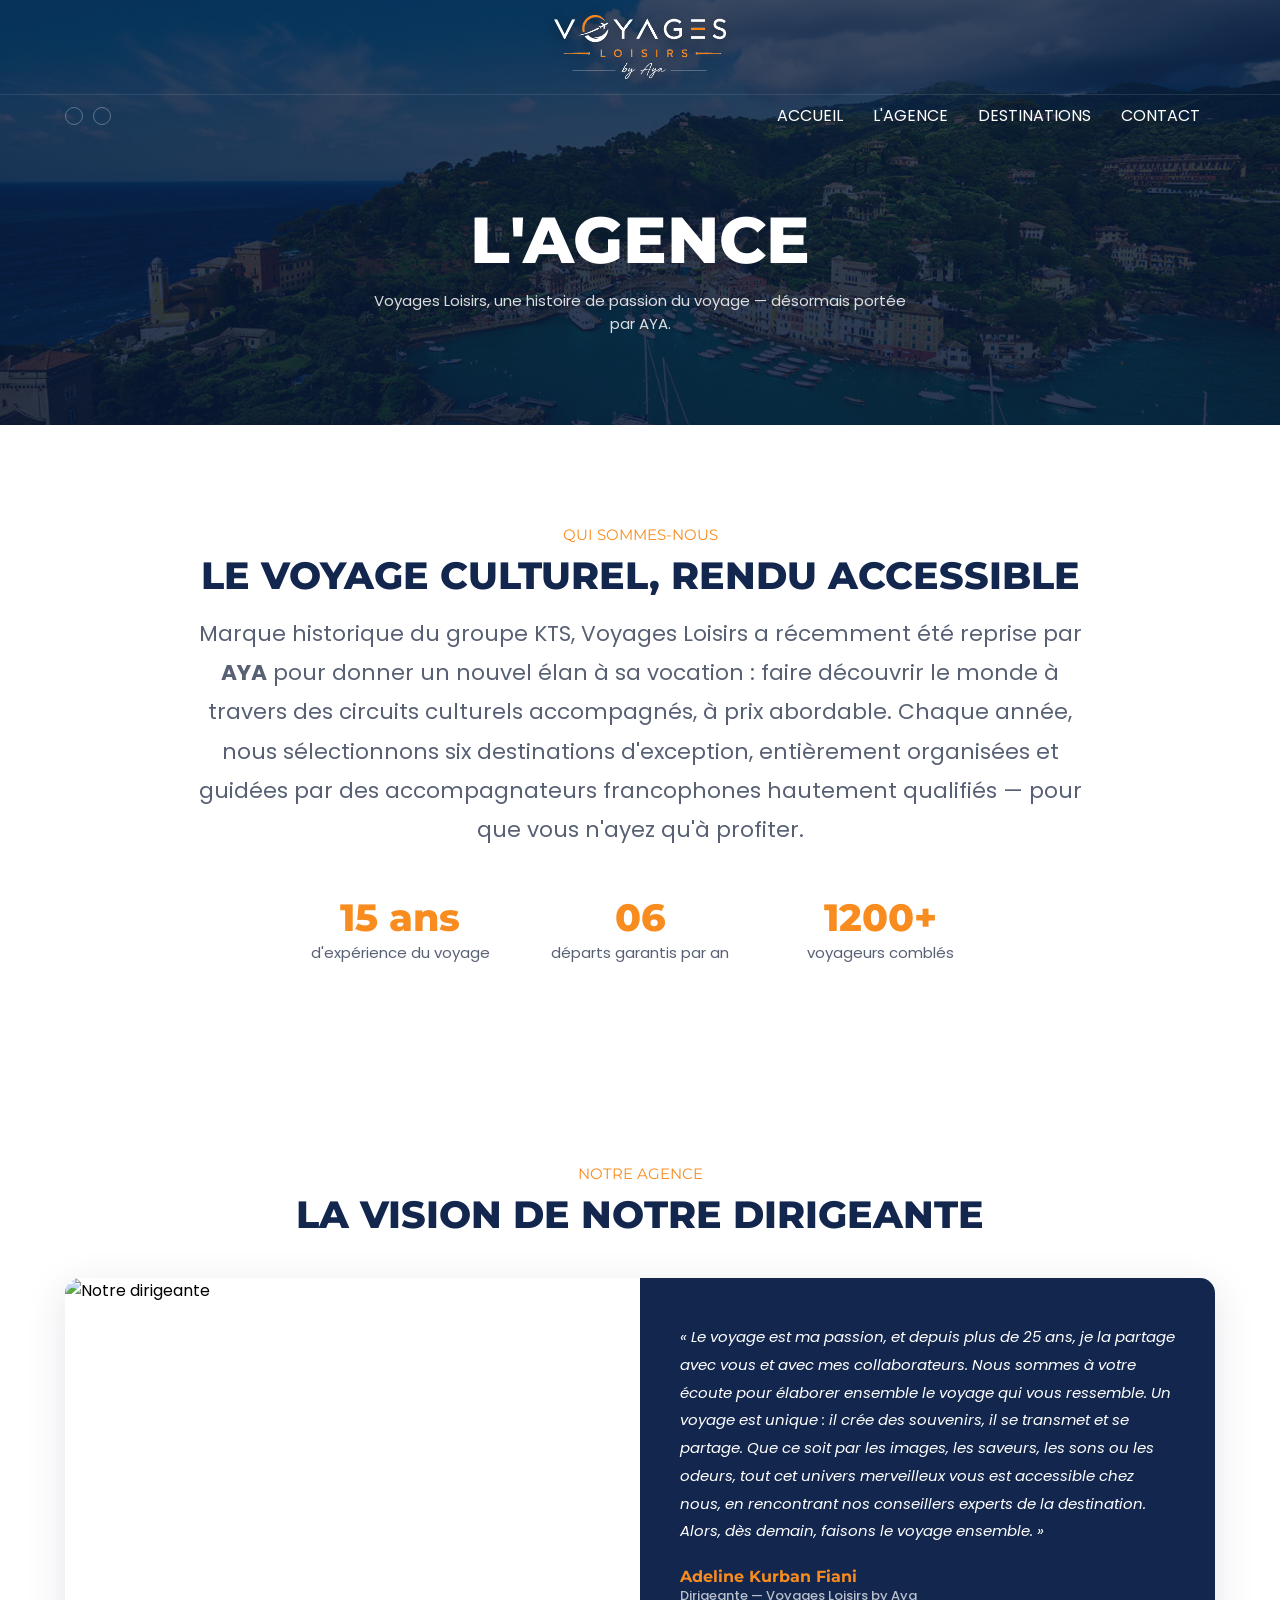
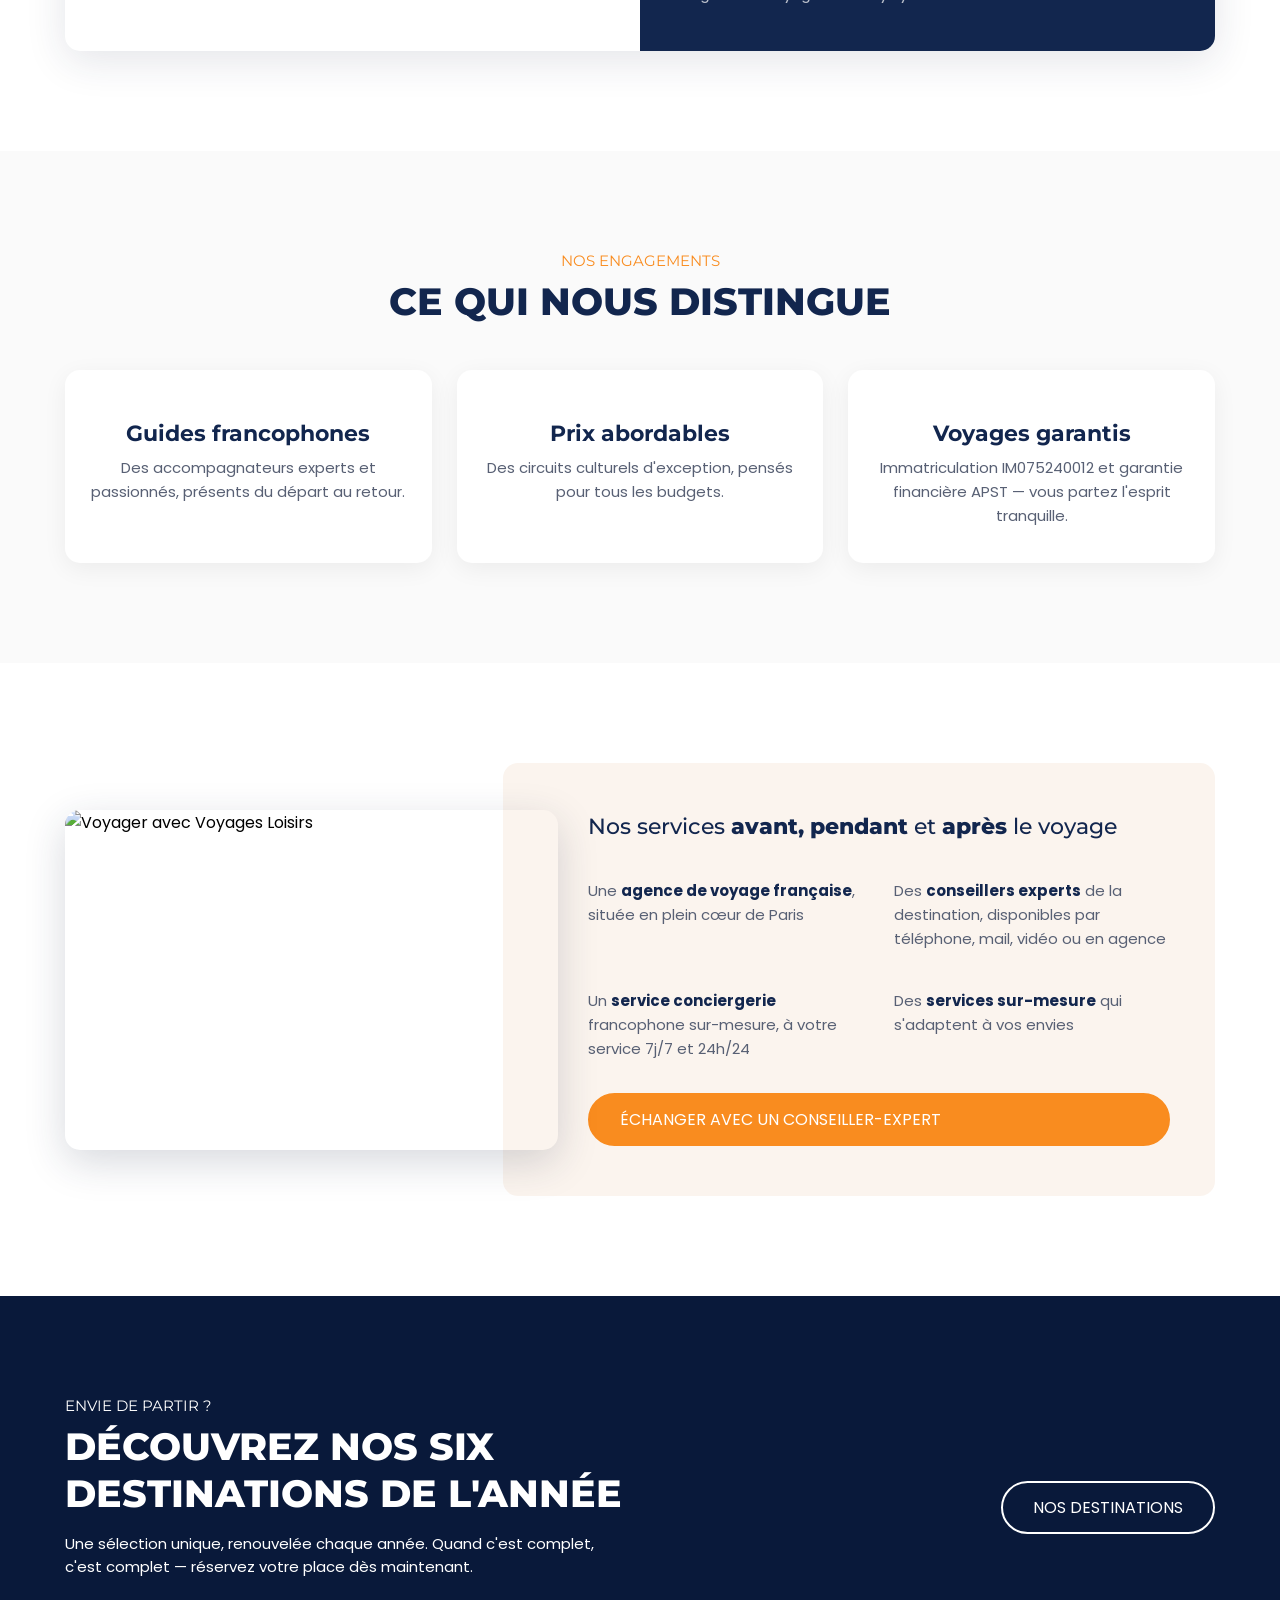
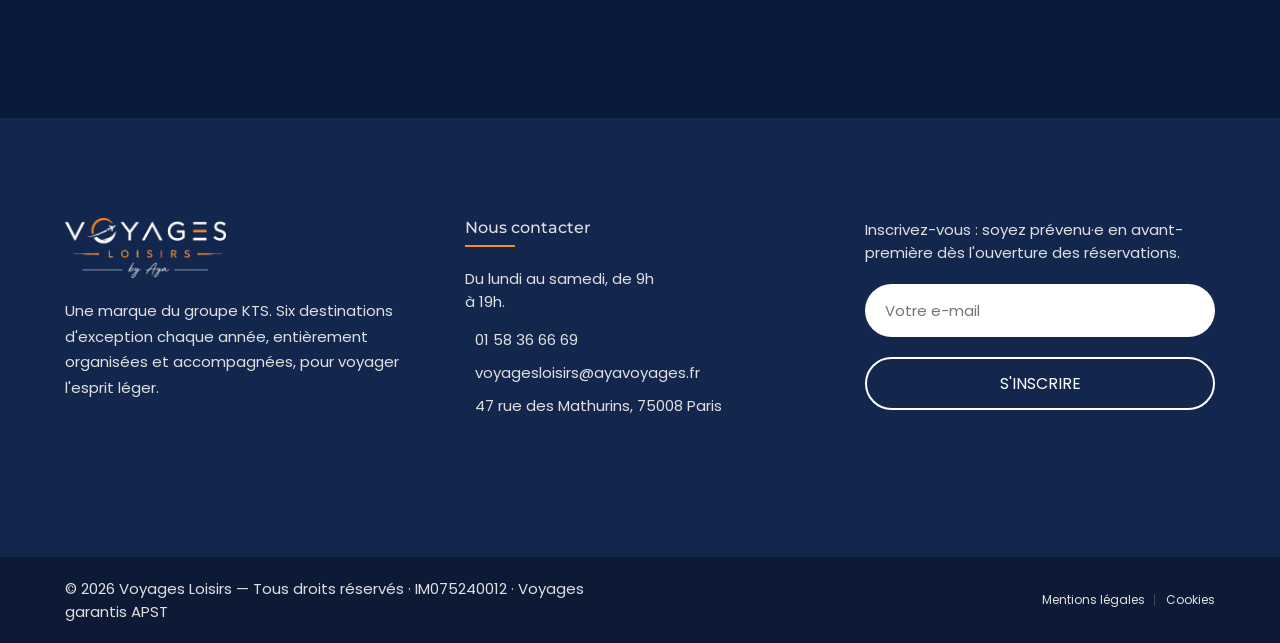
==== commit 963215fc: "Page Agence : bloc 'Nos services avant/pendant/apres' (image + 4 atouts + CTA) Co-Authored-By: Claud" ====
--- a/agence.html
+++ b/agence.html
@@ -13,7 +13,7 @@
   <meta name="description" content="Voyages Loisirs, marque du groupe KTS reprise par AYA : des circuits culturels accompagnés de guides francophones, à prix abordable.">
 
   <link rel="shortcut icon" href="assets/logo-marine.png" type="image/png">
-  <link rel="stylesheet" href="assets/css/tourly.css?v=21">
+  <link rel="stylesheet" href="assets/css/tourly.css?v=22">
 
   <link rel="preconnect" href="https://fonts.googleapis.com">
   <link rel="preconnect" href="https://fonts.gstatic.com" crossorigin>
@@ -157,6 +157,44 @@
       </div>
     </section>
 
+    <!-- #NOS SERVICES -->
+    <section class="services">
+      <div class="container">
+        <div class="services-inner">
+
+          <div class="services-media">
+            <img src="https://images.unsplash.com/photo-1518548419970-58e3b4079ab2?auto=format&fit=crop&w=800&q=80" alt="Voyager avec Voyages Loisirs">
+          </div>
+
+          <div class="services-panel">
+            <p class="services-title">Nos services <strong>avant, pendant</strong> et <strong>après</strong> le voyage</p>
+
+            <div class="services-features">
+              <div class="service-feat">
+                <ion-icon name="business-outline"></ion-icon>
+                <p>Une <strong>agence de voyage française</strong>, située en plein cœur de Paris</p>
+              </div>
+              <div class="service-feat">
+                <ion-icon name="headset-outline"></ion-icon>
+                <p>Des <strong>conseillers experts</strong> de la destination, disponibles par téléphone, mail, vidéo ou en agence</p>
+              </div>
+              <div class="service-feat">
+                <ion-icon name="notifications-outline"></ion-icon>
+                <p>Un <strong>service conciergerie</strong> francophone sur-mesure, à votre service 7j/7 et 24h/24</p>
+              </div>
+              <div class="service-feat">
+                <ion-icon name="sparkles-outline"></ion-icon>
+                <p>Des <strong>services sur-mesure</strong> qui s'adaptent à vos envies</p>
+              </div>
+            </div>
+
+            <a href="contact.html" class="btn btn-primary">Échanger avec un conseiller-expert</a>
+          </div>
+
+        </div>
+      </div>
+    </section>
+
     <!-- #CTA -->
     <section class="cta">
       <div class="container">
--- a/assets/css/tourly.css
+++ b/assets/css/tourly.css
@@ -2146,6 +2146,81 @@
   text-transform: none;
 }
 
+/* Nos services (image + panneau atouts) */
+.services { padding-block: var(--section-padding); }
+
+.services-inner { display: grid; }
+
+@media (min-width: 900px) {
+  .services-inner {
+    grid-template-columns: 0.9fr 1.2fr;
+    align-items: center;
+  }
+}
+
+.services-media { position: relative; z-index: 2; }
+
+.services-media img {
+  width: 100%;
+  height: 100%;
+  min-height: 340px;
+  object-fit: cover;
+  border-radius: var(--radius-15);
+  display: block;
+  box-shadow: 0 12px 40px hsla(220, 40%, 20%, 0.18);
+}
+
+.services-panel {
+  background: hsl(28, 62%, 96%);
+  border-radius: var(--radius-15);
+  padding: 42px 36px;
+  margin-top: -30px;
+}
+
+@media (min-width: 900px) {
+  .services-panel {
+    margin-top: 0;
+    margin-left: -55px;
+    padding: 50px 45px 50px 85px;
+  }
+}
+
+.services-panel .services-title {
+  font-family: var(--ff-montserrat);
+  font-weight: var(--fw-500);
+  color: var(--gunmetal);
+  font-size: var(--fs-3);
+  margin-bottom: 30px;
+}
+
+.services-panel .services-title strong { font-weight: var(--fw-800); }
+
+.services-features {
+  display: grid;
+  gap: 28px 30px;
+  margin-bottom: 32px;
+}
+
+@media (min-width: 560px) {
+  .services-features { grid-template-columns: 1fr 1fr; }
+}
+
+.service-feat ion-icon {
+  font-size: 34px;
+  color: var(--bright-navy-blue);
+  margin-bottom: 10px;
+}
+
+.service-feat p {
+  color: var(--black-coral);
+  font-size: var(--fs-5);
+  line-height: 1.6;
+}
+
+.service-feat strong { color: var(--gunmetal); }
+
+.services-panel .btn { width: 100%; }
+
 
 /*-----------------------------------*\
  * #BANDEAU PAIEMENT 10x
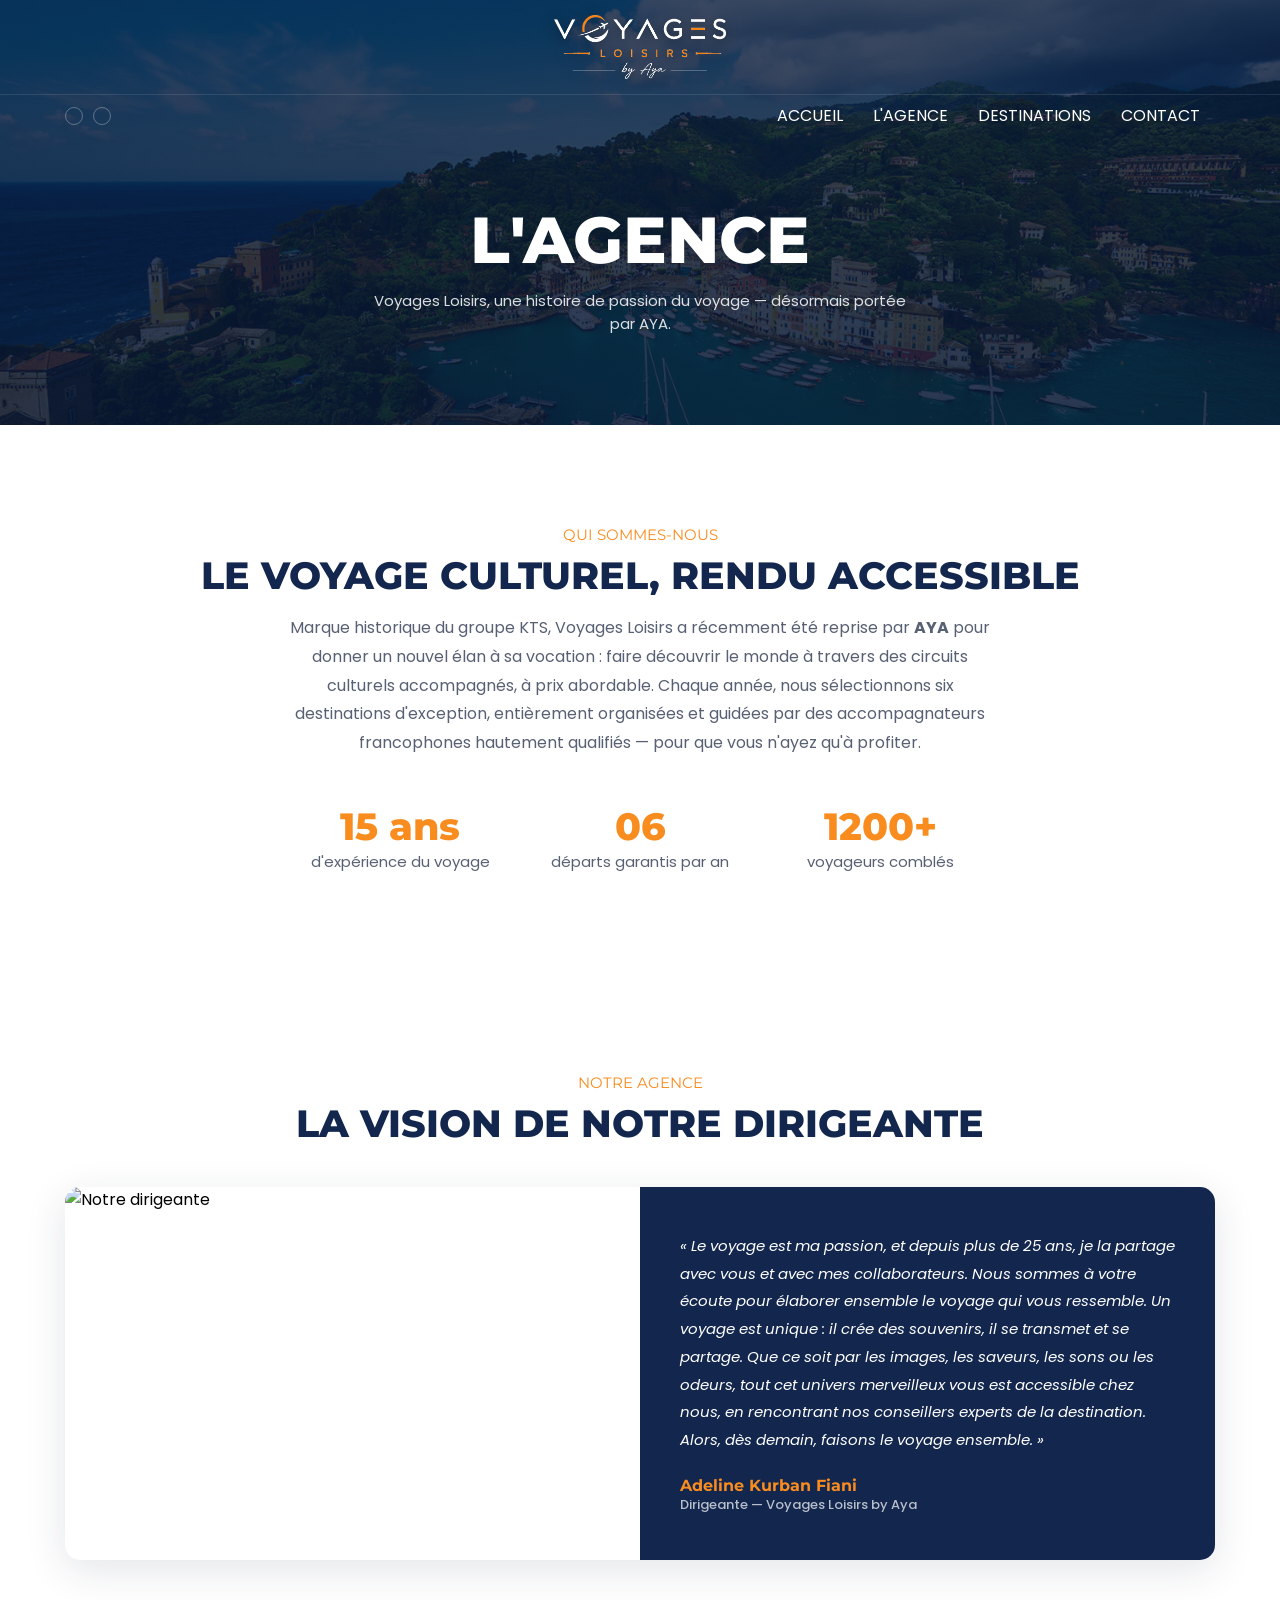
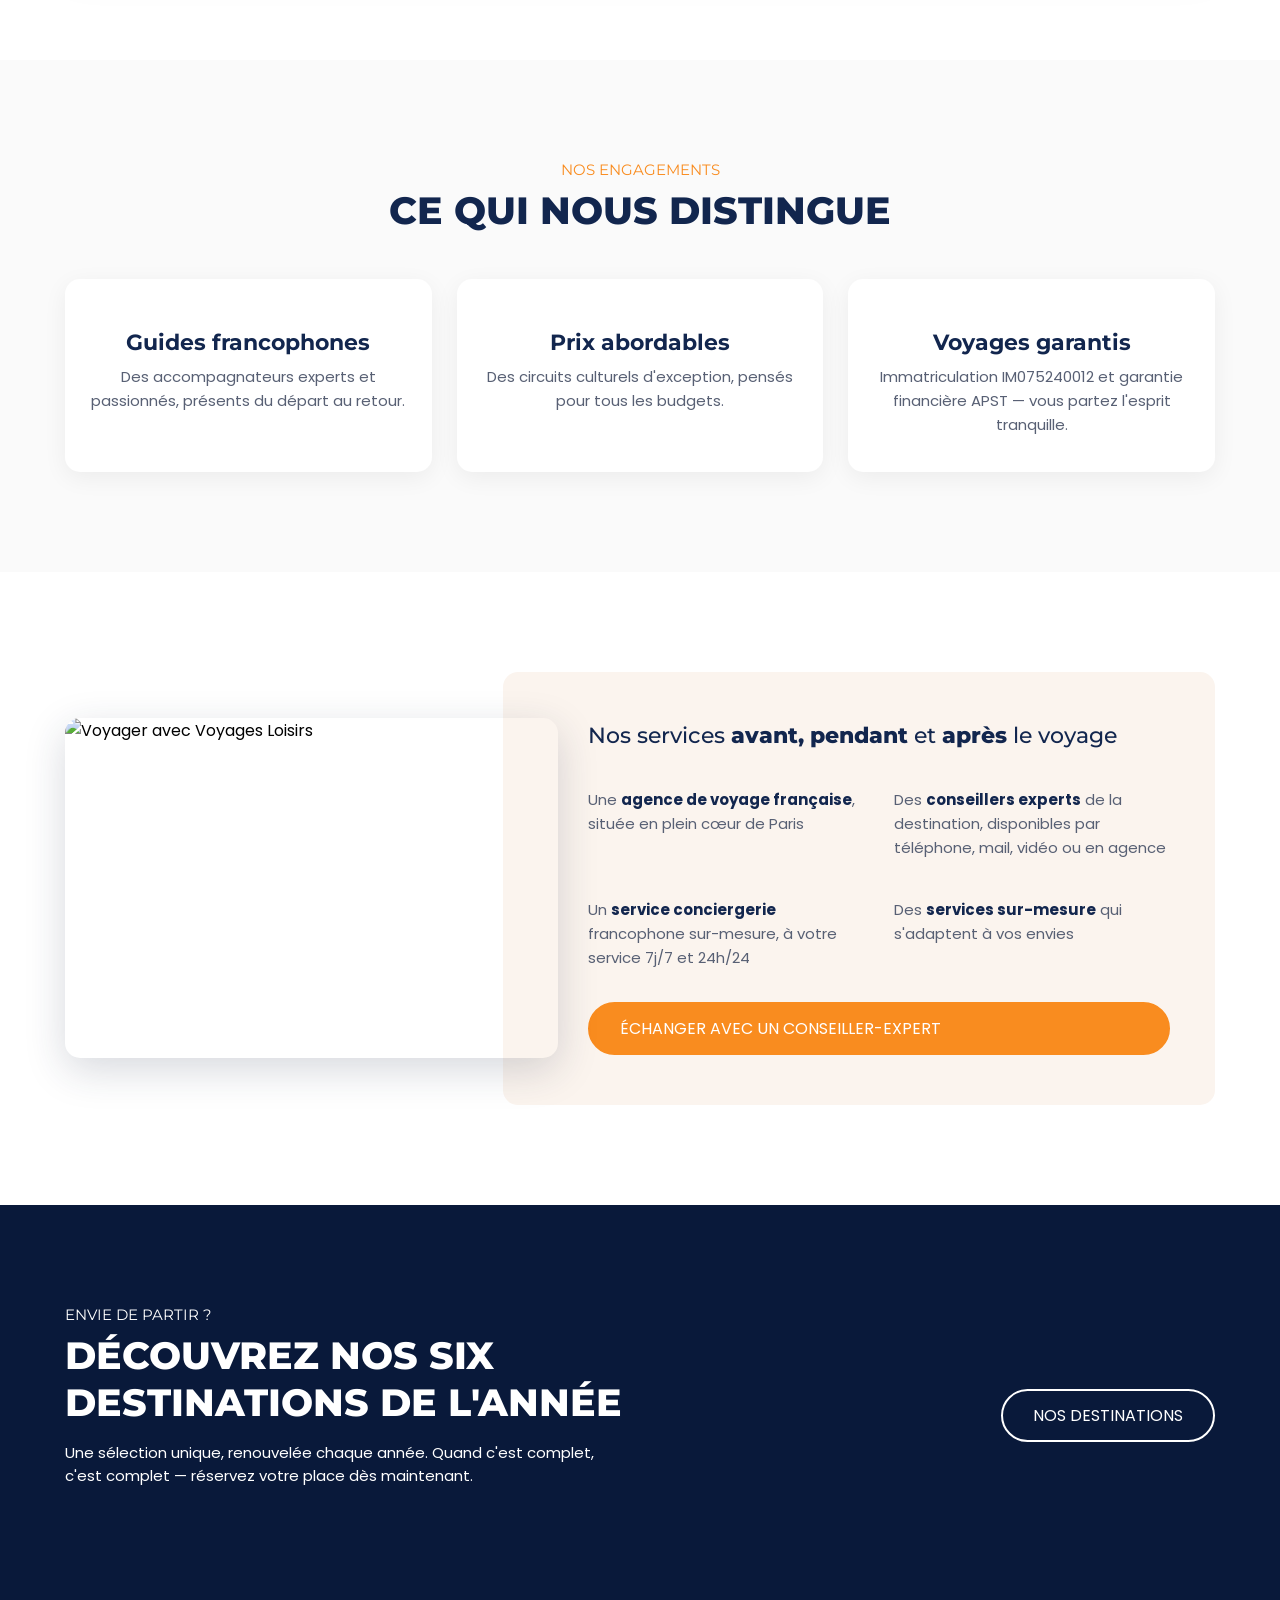
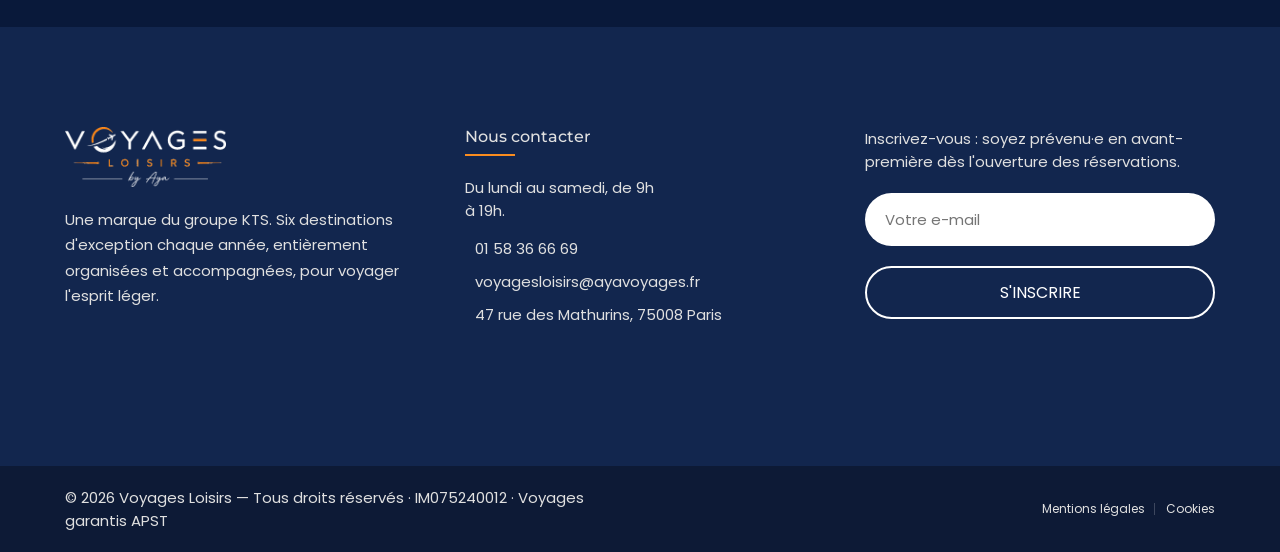
==== commit 9d912b7a: "Agence : texte d'intro a la meme taille que l'accueil (16px) Co-Authored-By: Claude Opus 4.8 (1M con" ====
--- a/agence.html
+++ b/agence.html
@@ -13,7 +13,7 @@
   <meta name="description" content="Voyages Loisirs, marque du groupe KTS reprise par AYA : des circuits culturels accompagnés de guides francophones, à prix abordable.">
 
   <link rel="shortcut icon" href="assets/logo-marine.png" type="image/png">
-  <link rel="stylesheet" href="assets/css/tourly.css?v=22">
+  <link rel="stylesheet" href="assets/css/tourly.css?v=23">
 
   <link rel="preconnect" href="https://fonts.googleapis.com">
   <link rel="preconnect" href="https://fonts.gstatic.com" crossorigin>
--- a/assets/css/tourly.css
+++ b/assets/css/tourly.css
@@ -2040,7 +2040,7 @@
 .agence-intro { padding-block: var(--section-padding); }
 
 .agence-intro .lead {
-  font-size: var(--fs-3);
+  font-size: 16px;
   line-height: 1.8;
   color: var(--black-coral);
   max-width: 70ch;
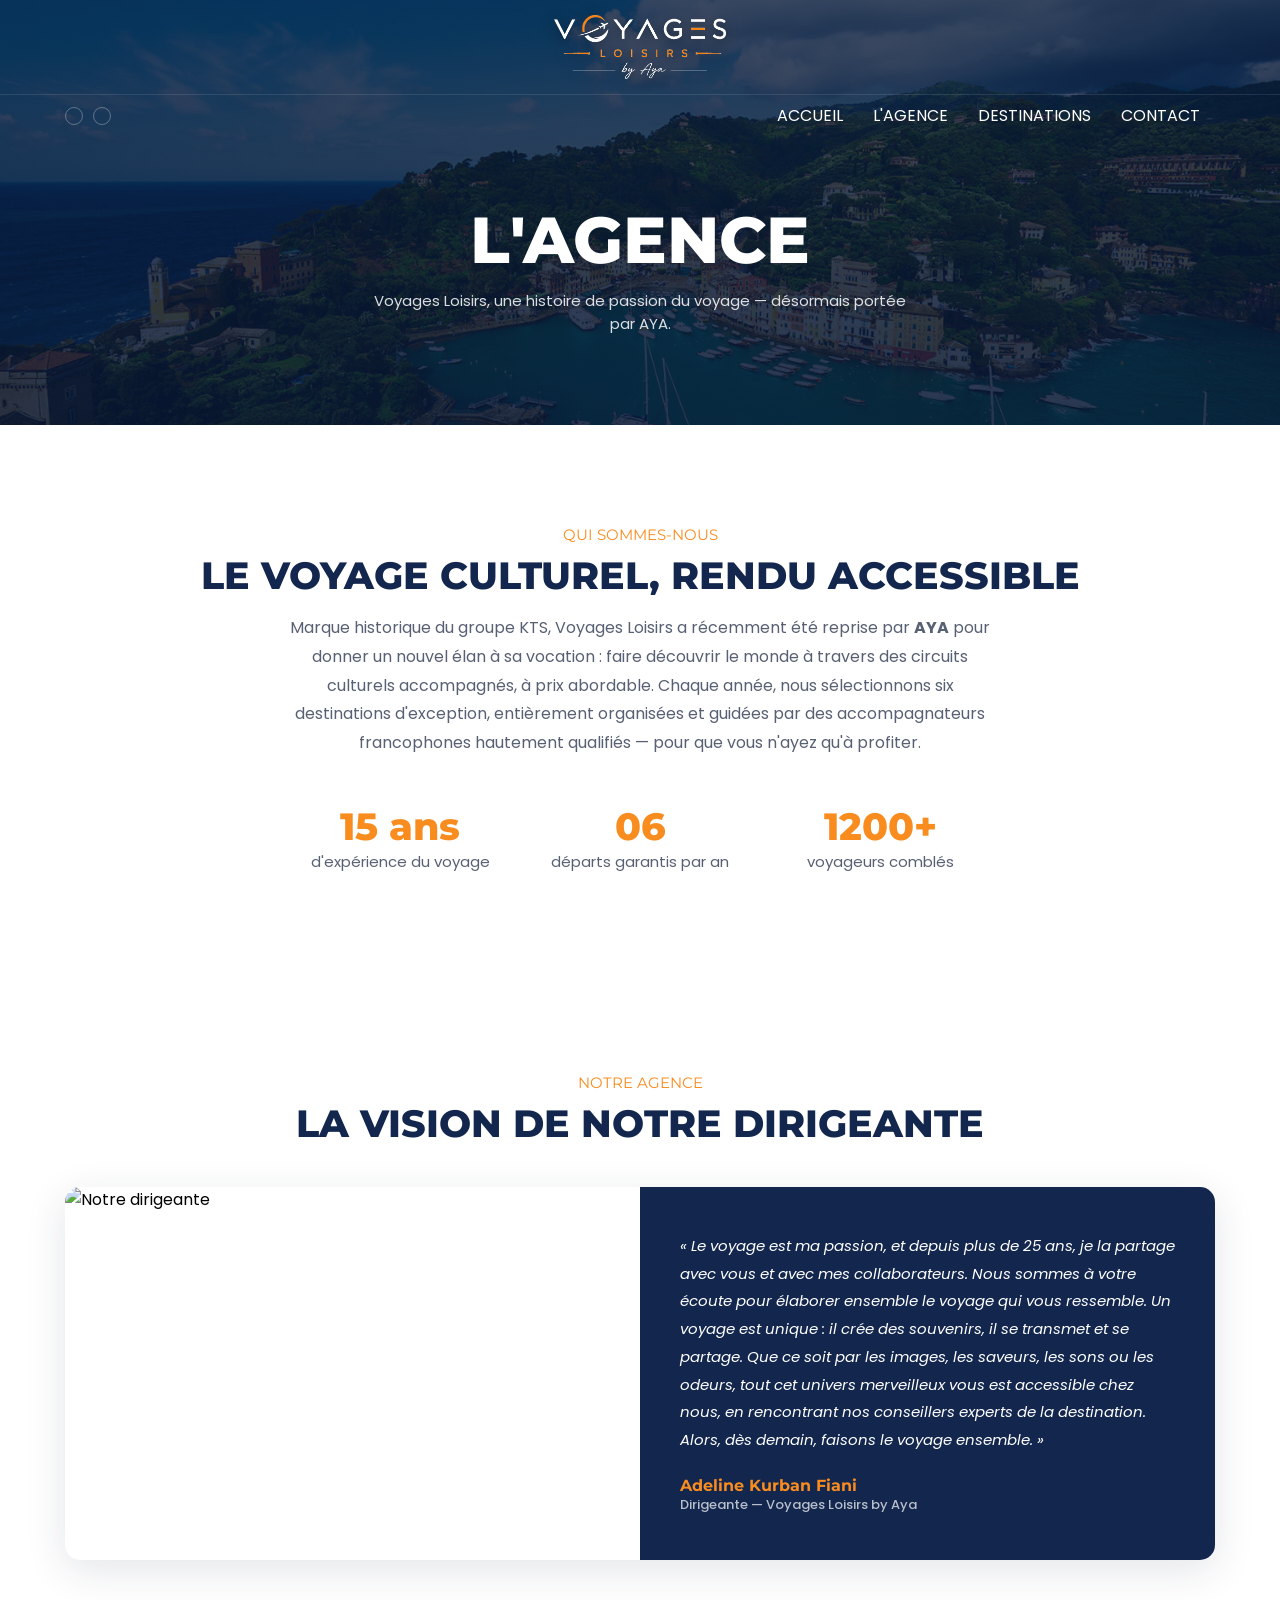
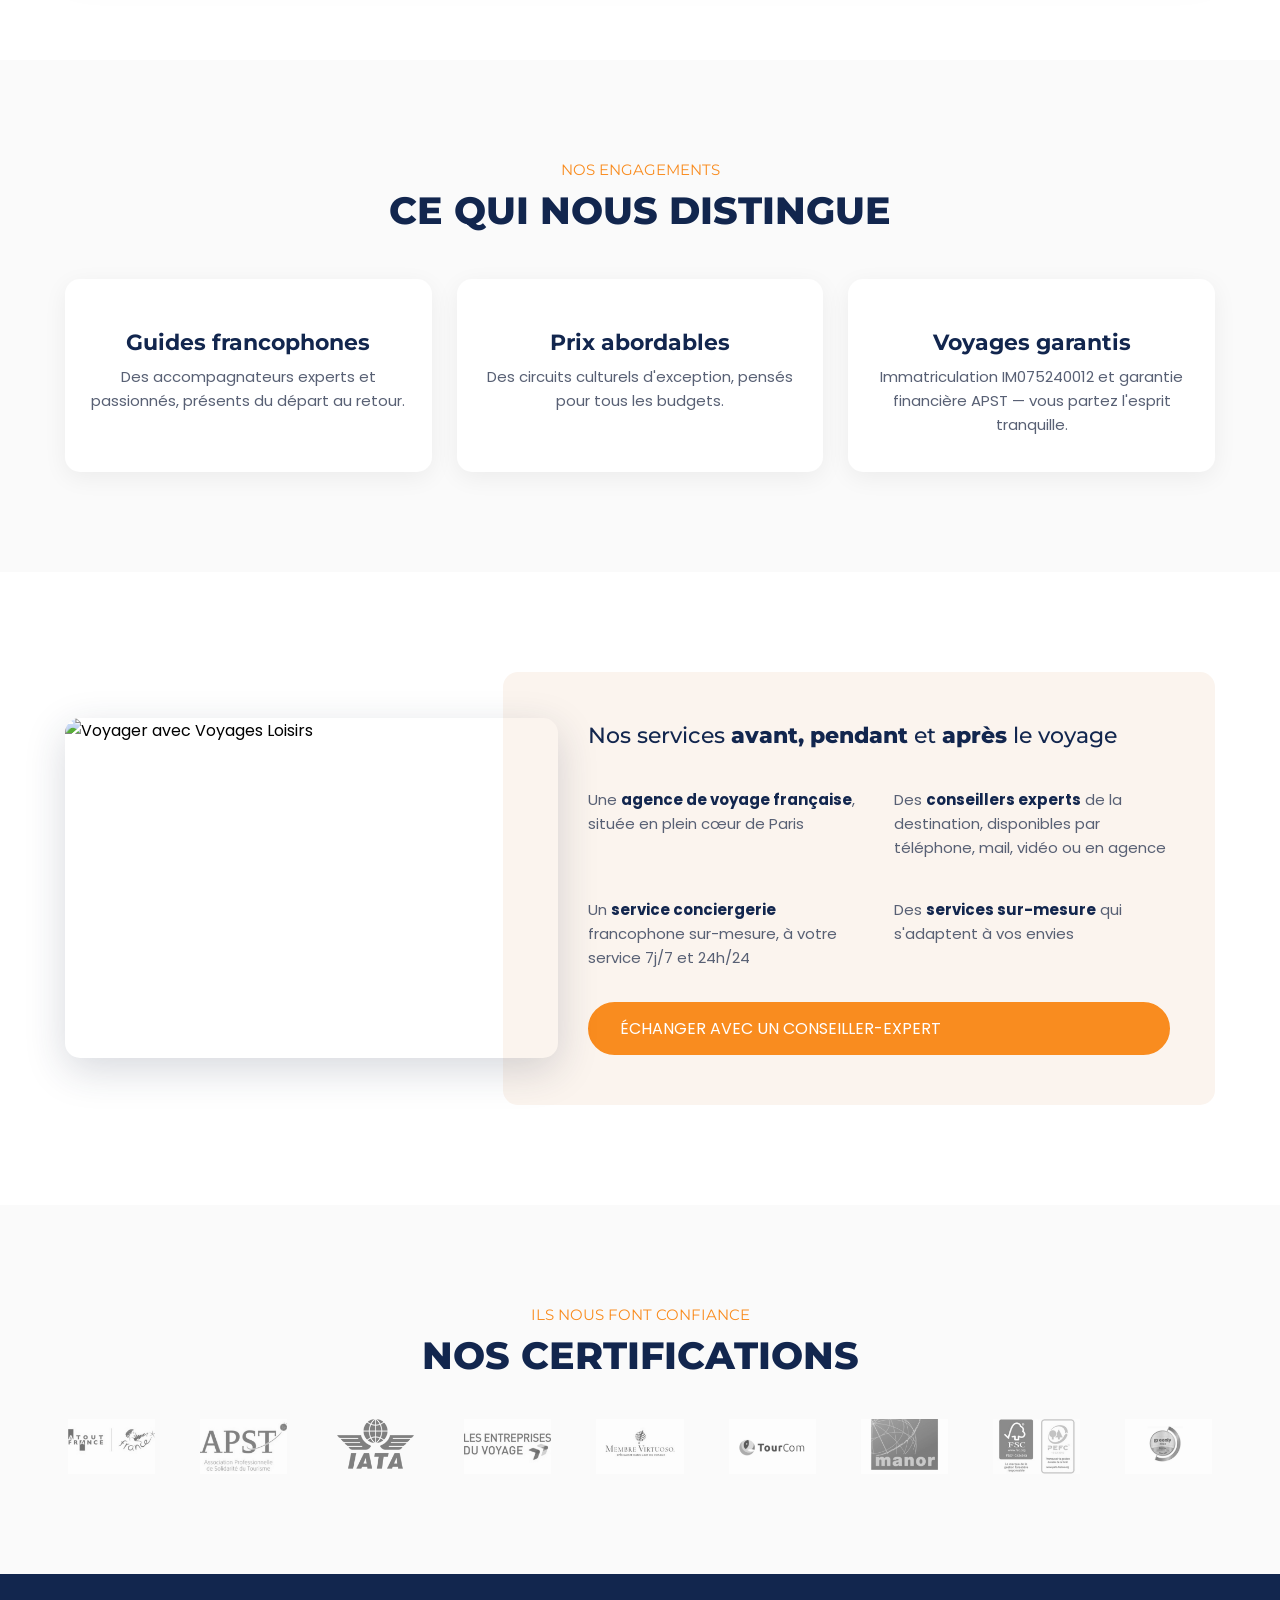
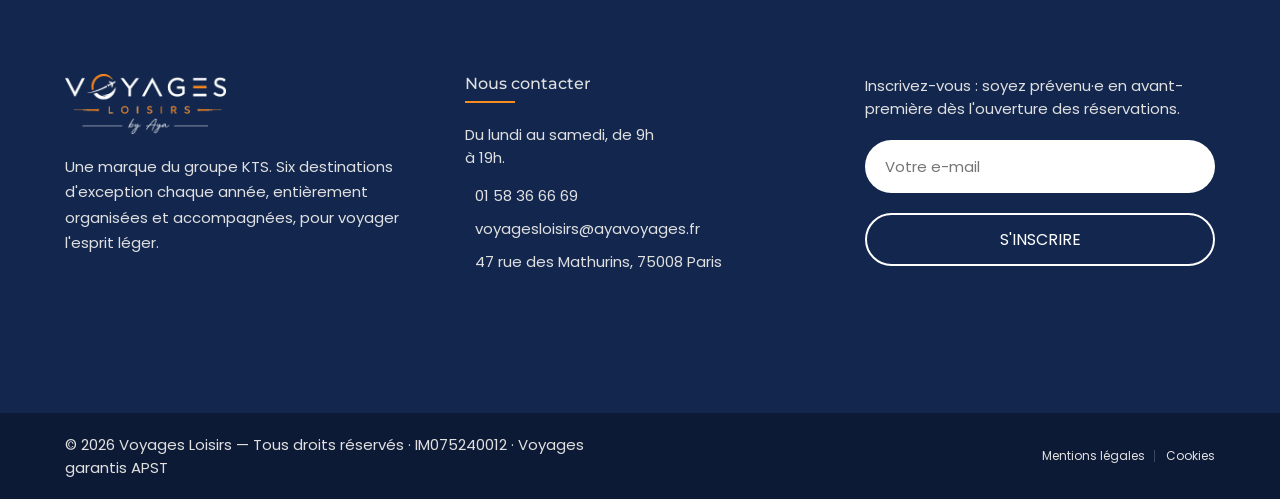
==== commit 427e61b8: "Intro circuit a 16px ; page Agence : retrait CTA + bloc 'Nos certifications' Co-Authored-By: Claude " ====
--- a/agence.html
+++ b/agence.html
@@ -13,7 +13,7 @@
   <meta name="description" content="Voyages Loisirs, marque du groupe KTS reprise par AYA : des circuits culturels accompagnés de guides francophones, à prix abordable.">
 
   <link rel="shortcut icon" href="assets/logo-marine.png" type="image/png">
-  <link rel="stylesheet" href="assets/css/tourly.css?v=23">
+  <link rel="stylesheet" href="assets/css/tourly.css?v=24">
 
   <link rel="preconnect" href="https://fonts.googleapis.com">
   <link rel="preconnect" href="https://fonts.gstatic.com" crossorigin>
@@ -195,18 +195,22 @@
       </div>
     </section>
 
-    <!-- #CTA -->
-    <section class="cta">
-      <div class="container">
-        <div class="cta-content">
-          <p class="section-subtitle">Envie de partir ?</p>
-          <h2 class="h2 section-title">Découvrez nos six destinations de l'année</h2>
-          <p class="section-text">
-            Une sélection unique, renouvelée chaque année. Quand c'est complet, c'est complet —
-            réservez votre place dès maintenant.
-          </p>
-        </div>
-        <a href="destinations.html" class="btn btn-secondary">Nos destinations</a>
+    <!-- #NOS CERTIFICATIONS -->
+    <section class="partners">
+      <div class="container">
+        <p class="section-subtitle">Ils nous font confiance</p>
+        <h2 class="h2 section-title">Nos certifications</h2>
+        <ul class="partners-list">
+          <li><img src="assets/partenaires/atout-france.png" alt="Atout France"></li>
+          <li><img src="assets/partenaires/apst.png" alt="APST"></li>
+          <li><img src="assets/partenaires/iata.png" alt="IATA"></li>
+          <li><img src="assets/partenaires/entreprises-du-voyage.png" alt="Les Entreprises du Voyage"></li>
+          <li><img src="assets/partenaires/virtuoso.png" alt="Membre Virtuoso"></li>
+          <li><img src="assets/partenaires/tourcom.png" alt="TourCom"></li>
+          <li><img src="assets/partenaires/manor.png" alt="Manor"></li>
+          <li><img src="assets/partenaires/fsc-pefc.png" alt="FSC / PEFC"></li>
+          <li><img src="assets/partenaires/greenly.png" alt="Greenly"></li>
+        </ul>
       </div>
     </section>
 
--- a/assets/css/tourly.css
+++ b/assets/css/tourly.css
@@ -1615,8 +1615,8 @@
 }
 
 .circuit-main__intro {
-  font-size: var(--fs-3);
-  line-height: 1.75;
+  font-size: 16px;
+  line-height: 1.8;
   color: var(--black-coral);
   margin-bottom: 35px;
 }
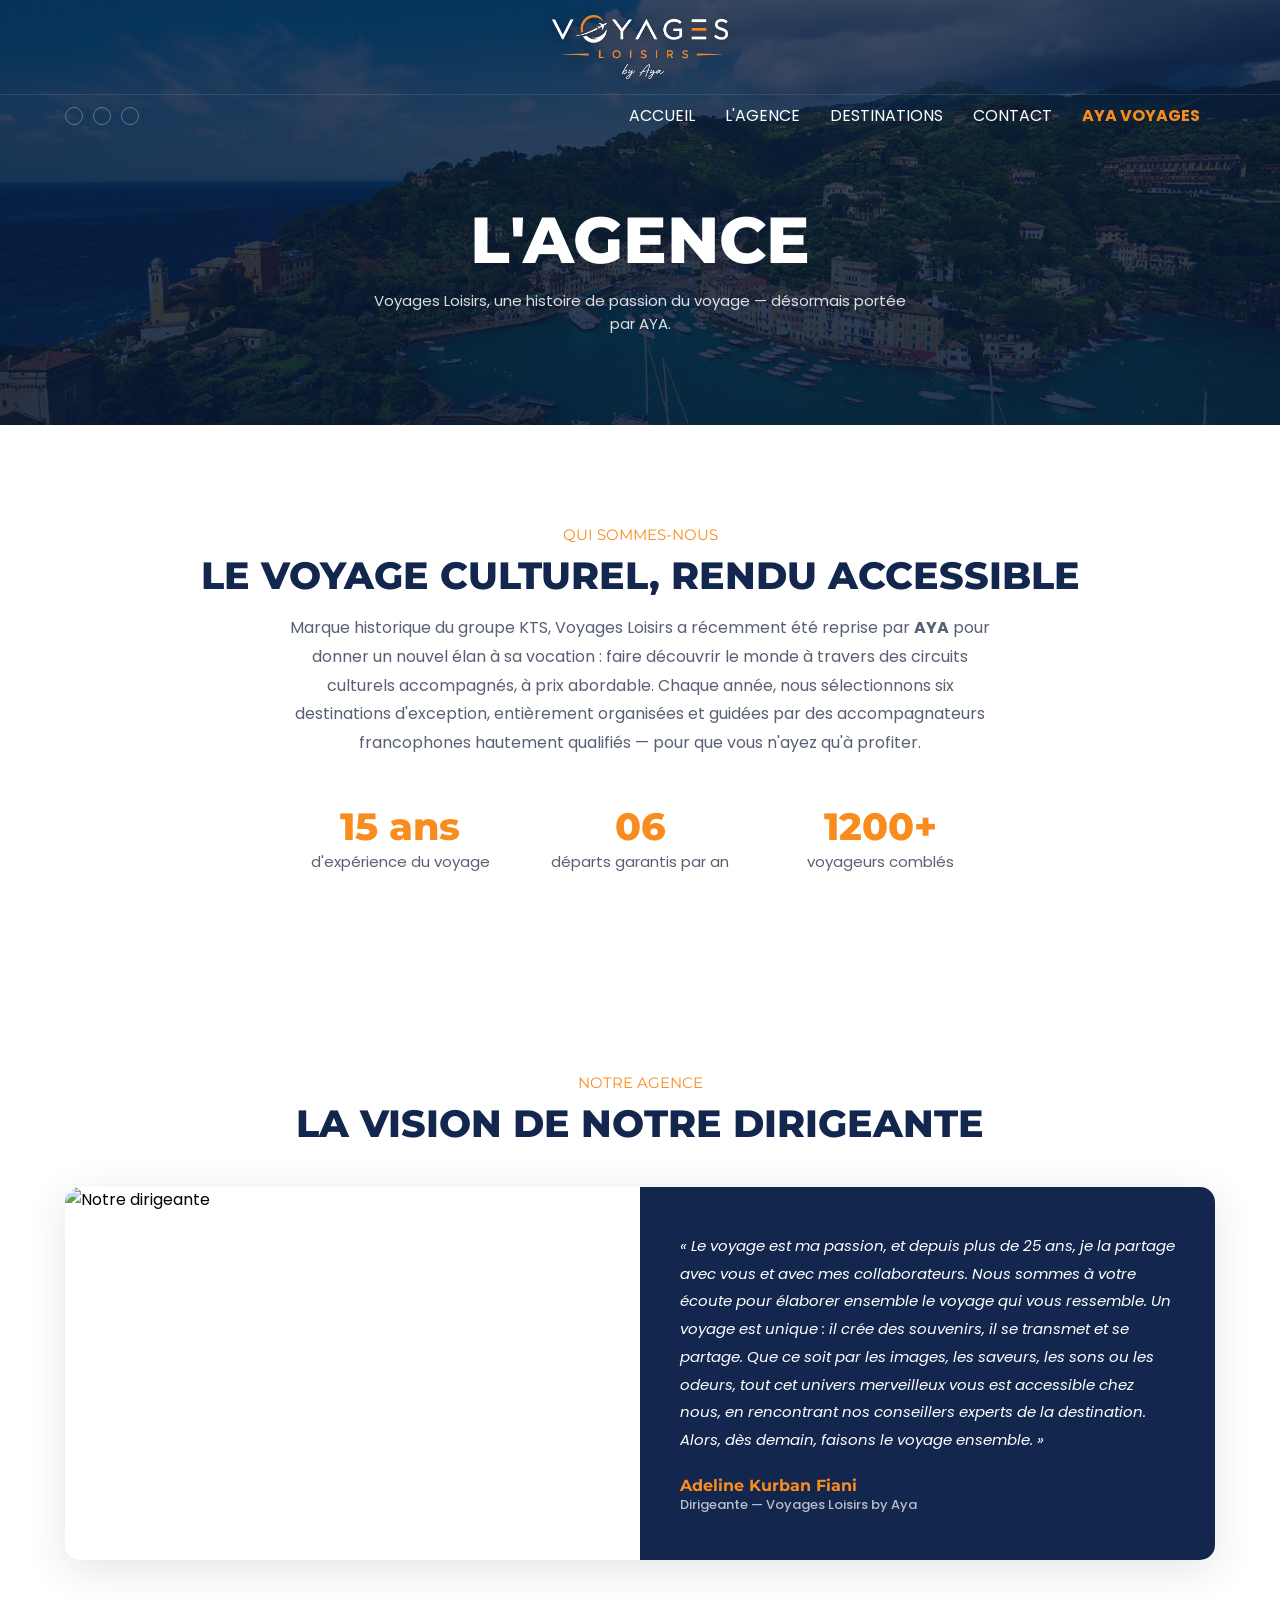
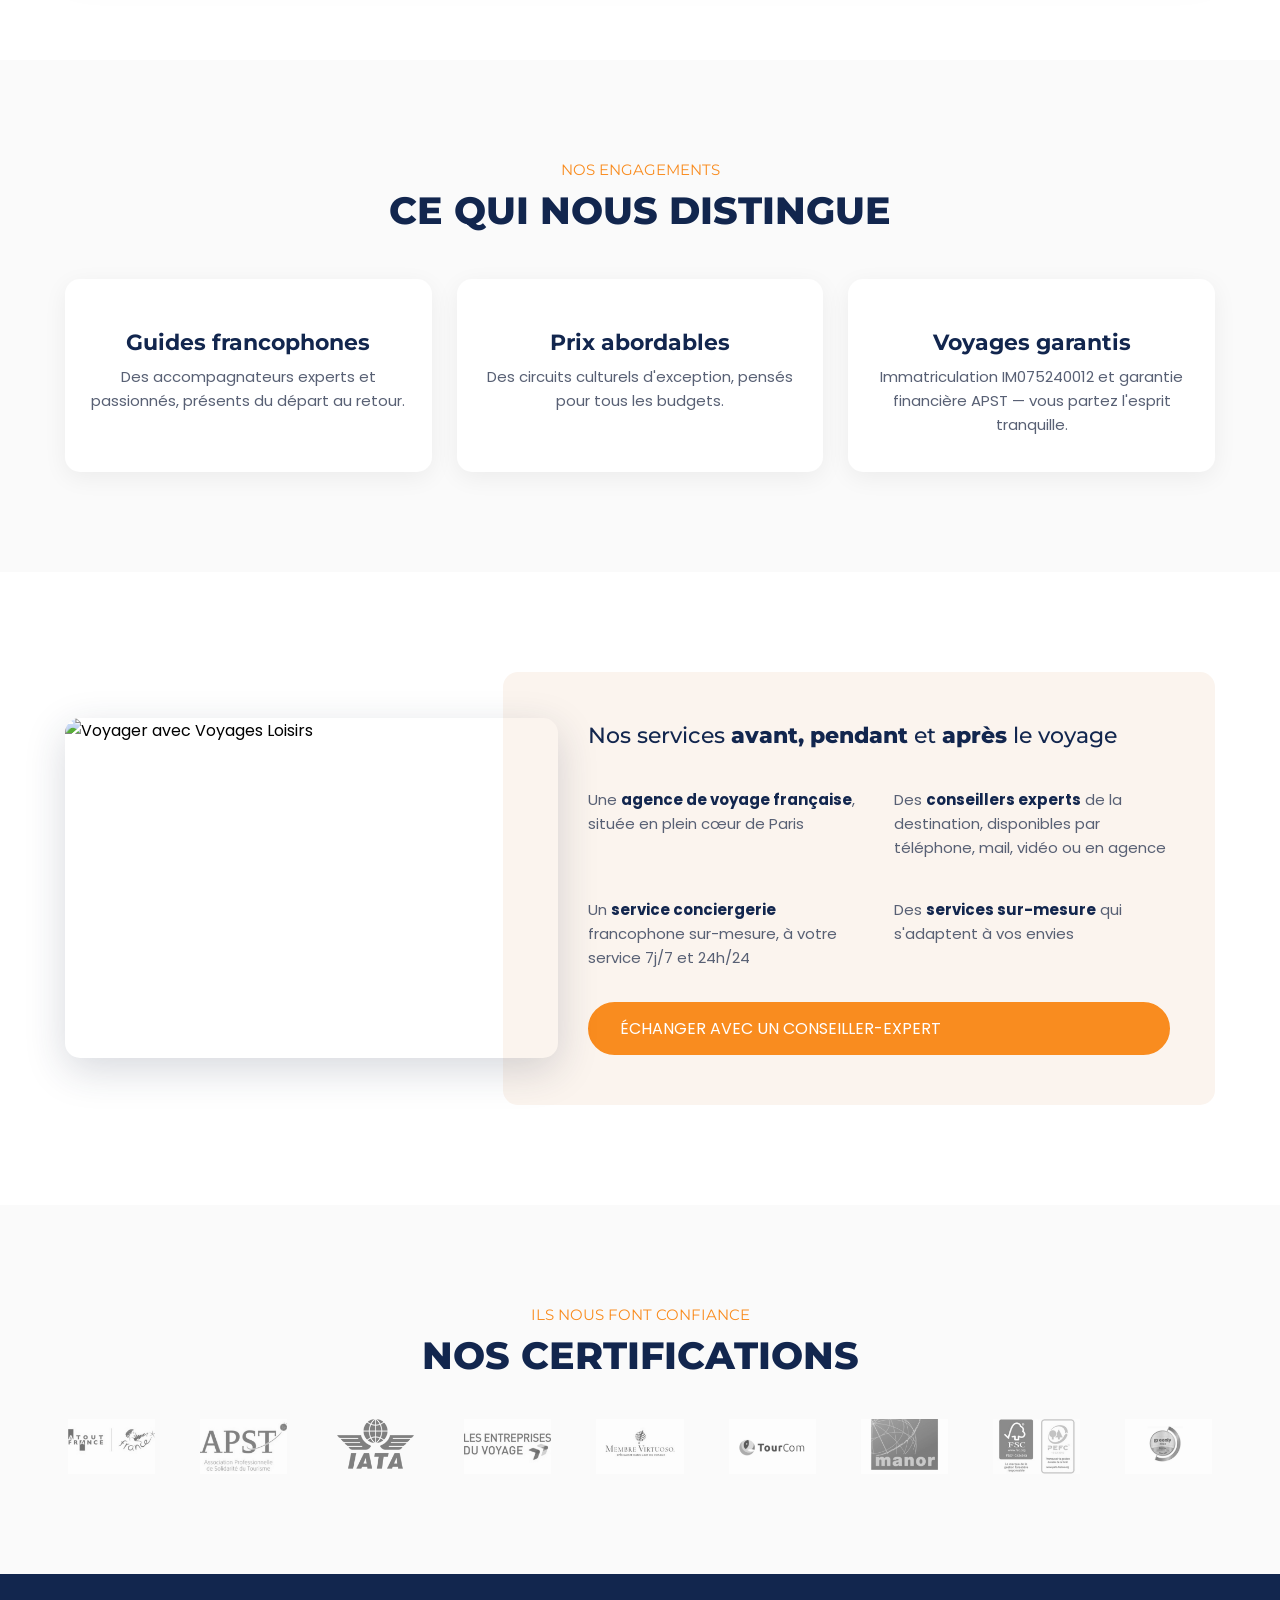
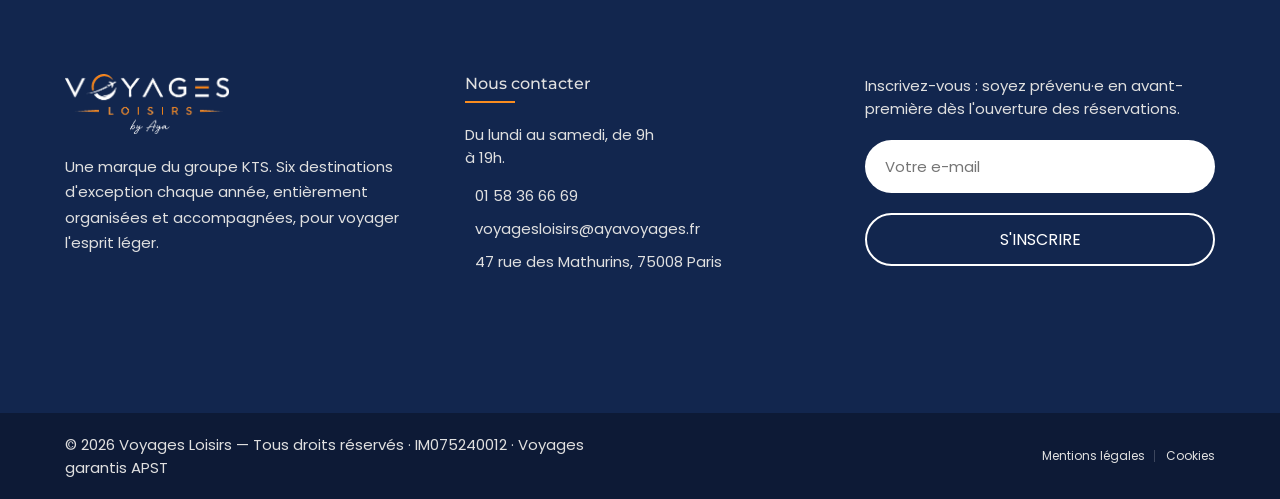
==== commit af6ca894: "Accueil : section 'Comment ca marche' (4 etapes) ; menu AYA + reseaux sociaux (FB/IG/LinkedIn) repor" ====
--- a/agence.html
+++ b/agence.html
@@ -13,7 +13,7 @@
   <meta name="description" content="Voyages Loisirs, marque du groupe KTS reprise par AYA : des circuits culturels accompagnés de guides francophones, à prix abordable.">
 
   <link rel="shortcut icon" href="assets/logo-marine.png" type="image/png">
-  <link rel="stylesheet" href="assets/css/tourly.css?v=24">
+  <link rel="stylesheet" href="assets/css/tourly.css?v=26">
 
   <link rel="preconnect" href="https://fonts.googleapis.com">
   <link rel="preconnect" href="https://fonts.gstatic.com" crossorigin>
@@ -44,8 +44,9 @@
         <a href="index.html" class="logo header-bottom__logo"><img src="assets/logo-va.png" alt="Voyages Loisirs"></a>
 
         <ul class="social-list">
-          <li><a href="#" class="social-link"><ion-icon name="logo-facebook"></ion-icon></a></li>
-          <li><a href="#" class="social-link"><ion-icon name="logo-instagram"></ion-icon></a></li>
+          <li><a href="https://www.facebook.com/AYAVOYAGES/" target="_blank" rel="noopener" class="social-link" aria-label="Facebook"><ion-icon name="logo-facebook"></ion-icon></a></li>
+          <li><a href="https://www.instagram.com/ayavoyages/" target="_blank" rel="noopener" class="social-link" aria-label="Instagram"><ion-icon name="logo-instagram"></ion-icon></a></li>
+          <li><a href="https://www.linkedin.com/showcase/aya-voyages/" target="_blank" rel="noopener" class="social-link" aria-label="LinkedIn"><ion-icon name="logo-linkedin"></ion-icon></a></li>
         </ul>
 
         <nav class="navbar" data-navbar>
@@ -58,6 +59,7 @@
             <li><a href="agence.html" class="navbar-link" data-nav-link>l'agence</a></li>
             <li><a href="destinations.html" class="navbar-link" data-nav-link>destinations</a></li>
             <li><a href="contact.html" class="navbar-link" data-nav-link>contact</a></li>
+            <li><a href="https://www.ayavoyages.com" target="_blank" rel="noopener" class="navbar-link navbar-link--aya" data-nav-link>aya voyages</a></li>
           </ul>
         </nav>
       </div>
--- a/assets/css/tourly.css
+++ b/assets/css/tourly.css
@@ -2369,4 +2369,213 @@
   margin: 0 auto 35px;
 }
 
-.filter-note strong { color: var(--bright-navy-blue); }+.filter-note strong { color: var(--bright-navy-blue); }
+
+
+/*-----------------------------------*\
+ * #BLOC AYA VOYAGES (cross-promo « by Aya »)
+\*-----------------------------------*/
+
+.aya-promo {
+  background: linear-gradient(160deg, #0a2f6b 0%, #031E5A 55%, #02163f 100%);
+  color: #fff;
+  padding: 80px 0;
+  position: relative;
+  overflow: hidden;
+}
+.aya-promo::before {
+  content: "";
+  position: absolute;
+  top: -130px;
+  right: -110px;
+  width: 380px;
+  height: 380px;
+  border-radius: 50%;
+  background: radial-gradient(circle, rgba(251, 139, 31, .28), transparent 70%);
+  pointer-events: none;
+}
+.aya-promo .container { position: relative; z-index: 1; text-align: center; }
+.aya-promo .section-subtitle { color: #FB8B1F; }
+.aya-promo .section-title { color: #fff; }
+.aya-promo .section-text { color: rgba(255, 255, 255, .82); margin-inline: auto; max-width: 640px; }
+
+.aya-grid {
+  display: grid;
+  grid-template-columns: repeat(4, 1fr);
+  gap: 18px;
+  margin: 44px 0;
+  list-style: none;
+}
+.aya-card {
+  background: rgba(255, 255, 255, .06);
+  border: 1px solid rgba(255, 255, 255, .14);
+  border-radius: 16px;
+  padding: 28px 22px;
+  text-align: left;
+  transition: transform .2s ease, border-color .2s ease, background .2s ease;
+}
+.aya-card:hover {
+  transform: translateY(-6px);
+  border-color: rgba(251, 139, 31, .6);
+  background: rgba(255, 255, 255, .09);
+}
+.aya-card ion-icon { font-size: 34px; color: #FB8B1F; margin-bottom: 14px; }
+.aya-card h3 { font-family: var(--ff-montserrat); font-size: 1.05rem; color: #fff; margin-bottom: 6px; }
+.aya-card p { font-size: .9rem; color: rgba(255, 255, 255, .7); line-height: 1.5; }
+
+.btn-aya {
+  display: inline-flex;
+  align-items: center;
+  gap: 10px;
+  background: #FB8B1F;
+  color: #fff;
+  text-decoration: none;
+  font-weight: 700;
+  font-family: var(--ff-montserrat);
+  padding: 15px 34px;
+  border-radius: 100px;
+  box-shadow: 0 12px 26px -10px rgba(251, 139, 31, .7);
+  transition: transform .15s ease, background .15s ease;
+}
+.btn-aya:hover { background: #e8760a; transform: translateY(-2px); }
+.btn-aya ion-icon { font-size: 18px; margin: 0; color: #fff; }
+
+@media (max-width: 768px) { .aya-grid { grid-template-columns: 1fr 1fr; } }
+@media (max-width: 480px) { .aya-grid { grid-template-columns: 1fr; } }
+
+/* Lien « aya voyages » dans le menu + pied de page */
+.navbar-link--aya { color: var(--bright-navy-blue); font-weight: 700; }
+.navbar-link--aya:is(:hover, :focus) { color: var(--yale-blue); }
+.footer-aya { margin-top: 14px; }
+.footer-aya a { color: var(--bright-navy-blue); text-decoration: underline; }
+.footer-aya a:is(:hover, :focus) { color: #fff; }
+
+
+/*-----------------------------------*\
+ * #BLOC CHIFFRES / REASSURANCE
+\*-----------------------------------*/
+
+.stats-band { background: var(--cultured); padding: 50px 0; }
+.stats-list {
+  display: grid;
+  grid-template-columns: repeat(4, 1fr);
+  gap: 24px;
+  list-style: none;
+  text-align: center;
+}
+.stat { display: flex; flex-direction: column; gap: 8px; padding: 6px 10px; }
+.stat-num {
+  font-family: var(--ff-montserrat);
+  font-weight: 800;
+  font-size: clamp(2rem, 4.5vw, 2.9rem);
+  color: var(--gunmetal);
+  line-height: 1;
+  display: flex;
+  align-items: baseline;
+  justify-content: center;
+  gap: 6px;
+}
+.stat-num .stat-unit { font-size: 1rem; font-weight: 700; color: var(--bright-navy-blue); }
+.stat-value { font-variant-numeric: tabular-nums; }
+.stat-num .stat-suffix { color: var(--bright-navy-blue); }
+
+
+/*-----------------------------------*\
+ * #ANIMATIONS (apparition scroll, zoom, bouton flottant)
+\*-----------------------------------*/
+
+/* Apparition au scroll — n'agit que si JS actif (classe js-reveal) */
+.js-reveal .reveal {
+  opacity: 0;
+  transform: translateY(24px);
+  transition: opacity .6s ease, transform .6s ease;
+}
+.js-reveal .reveal.is-visible { opacity: 1; transform: none; }
+.js-reveal li.reveal:nth-child(2) { transition-delay: 120ms; }
+.js-reveal li.reveal:nth-child(3) { transition-delay: 240ms; }
+
+/* Zoom lent au survol des photos de circuits */
+.package-card .card-banner { overflow: hidden; }
+.package-card .card-banner img { transition: transform .6s ease; }
+.package-card:hover .card-banner img { transform: scale(1.06); }
+
+/* Bouton flottant « Être rappelé » */
+.cb-float {
+  position: fixed;
+  left: 18px;
+  bottom: 18px;
+  z-index: 20;
+  display: inline-flex;
+  align-items: center;
+  gap: 9px;
+  background: var(--bright-navy-blue);
+  color: #fff;
+  border: none;
+  cursor: pointer;
+  font-family: var(--ff-montserrat);
+  font-weight: 700;
+  font-size: .92rem;
+  padding: 13px 20px;
+  border-radius: 100px;
+  box-shadow: 0 10px 26px -8px rgba(0, 0, 0, .45);
+  transition: transform .15s ease, background .15s ease;
+}
+.cb-float:is(:hover, :focus) { background: var(--yale-blue); transform: translateY(-2px); }
+.cb-float ion-icon { font-size: 20px; }
+@media (max-width: 480px) {
+  .cb-float { left: 12px; bottom: 12px; padding: 12px 16px; font-size: .85rem; }
+}
+.js-reveal li.reveal:nth-child(4) { transition-delay: 360ms; }
+
+
+/*-----------------------------------*\
+ * #COMMENT ÇA MARCHE
+\*-----------------------------------*/
+
+.hiw { padding: 80px 0; }
+.hiw-list {
+  list-style: none;
+  display: grid;
+  grid-template-columns: repeat(4, 1fr);
+  gap: 26px;
+  margin-top: 46px;
+}
+.hiw-step {
+  position: relative;
+  text-align: center;
+  padding: 36px 20px 28px;
+  background: var(--cultured);
+  border: 1px solid var(--gainsboro);
+  border-radius: 16px;
+}
+.hiw-num {
+  position: absolute;
+  top: -20px;
+  left: 50%;
+  transform: translateX(-50%);
+  width: 42px;
+  height: 42px;
+  border-radius: 50%;
+  background: var(--bright-navy-blue);
+  color: #fff;
+  font-family: var(--ff-montserrat);
+  font-weight: 800;
+  font-size: 1.15rem;
+  display: grid;
+  place-items: center;
+  box-shadow: 0 8px 18px -6px rgba(251, 139, 31, .6);
+}
+.hiw-step ion-icon { font-size: 42px; color: var(--gunmetal); margin: 8px 0 14px; }
+.hiw-step h3 { font-family: var(--ff-montserrat); font-size: 1.05rem; color: var(--gunmetal); margin-bottom: 8px; }
+.hiw-step p { font-size: .9rem; color: var(--black-coral); line-height: 1.55; }
+
+@media (max-width: 768px) { .hiw-list { grid-template-columns: 1fr 1fr; gap: 34px 18px; } }
+@media (max-width: 480px) { .hiw-list { grid-template-columns: 1fr; } }
+.stat-label { font-size: .9rem; color: var(--black-coral); font-weight: 500; line-height: 1.35; }
+
+@media (min-width: 768px) {
+  .stat:not(:first-child) { border-inline-start: 1px solid var(--gainsboro); }
+}
+@media (max-width: 767px) {
+  .stats-list { grid-template-columns: 1fr 1fr; gap: 34px 12px; }
+}
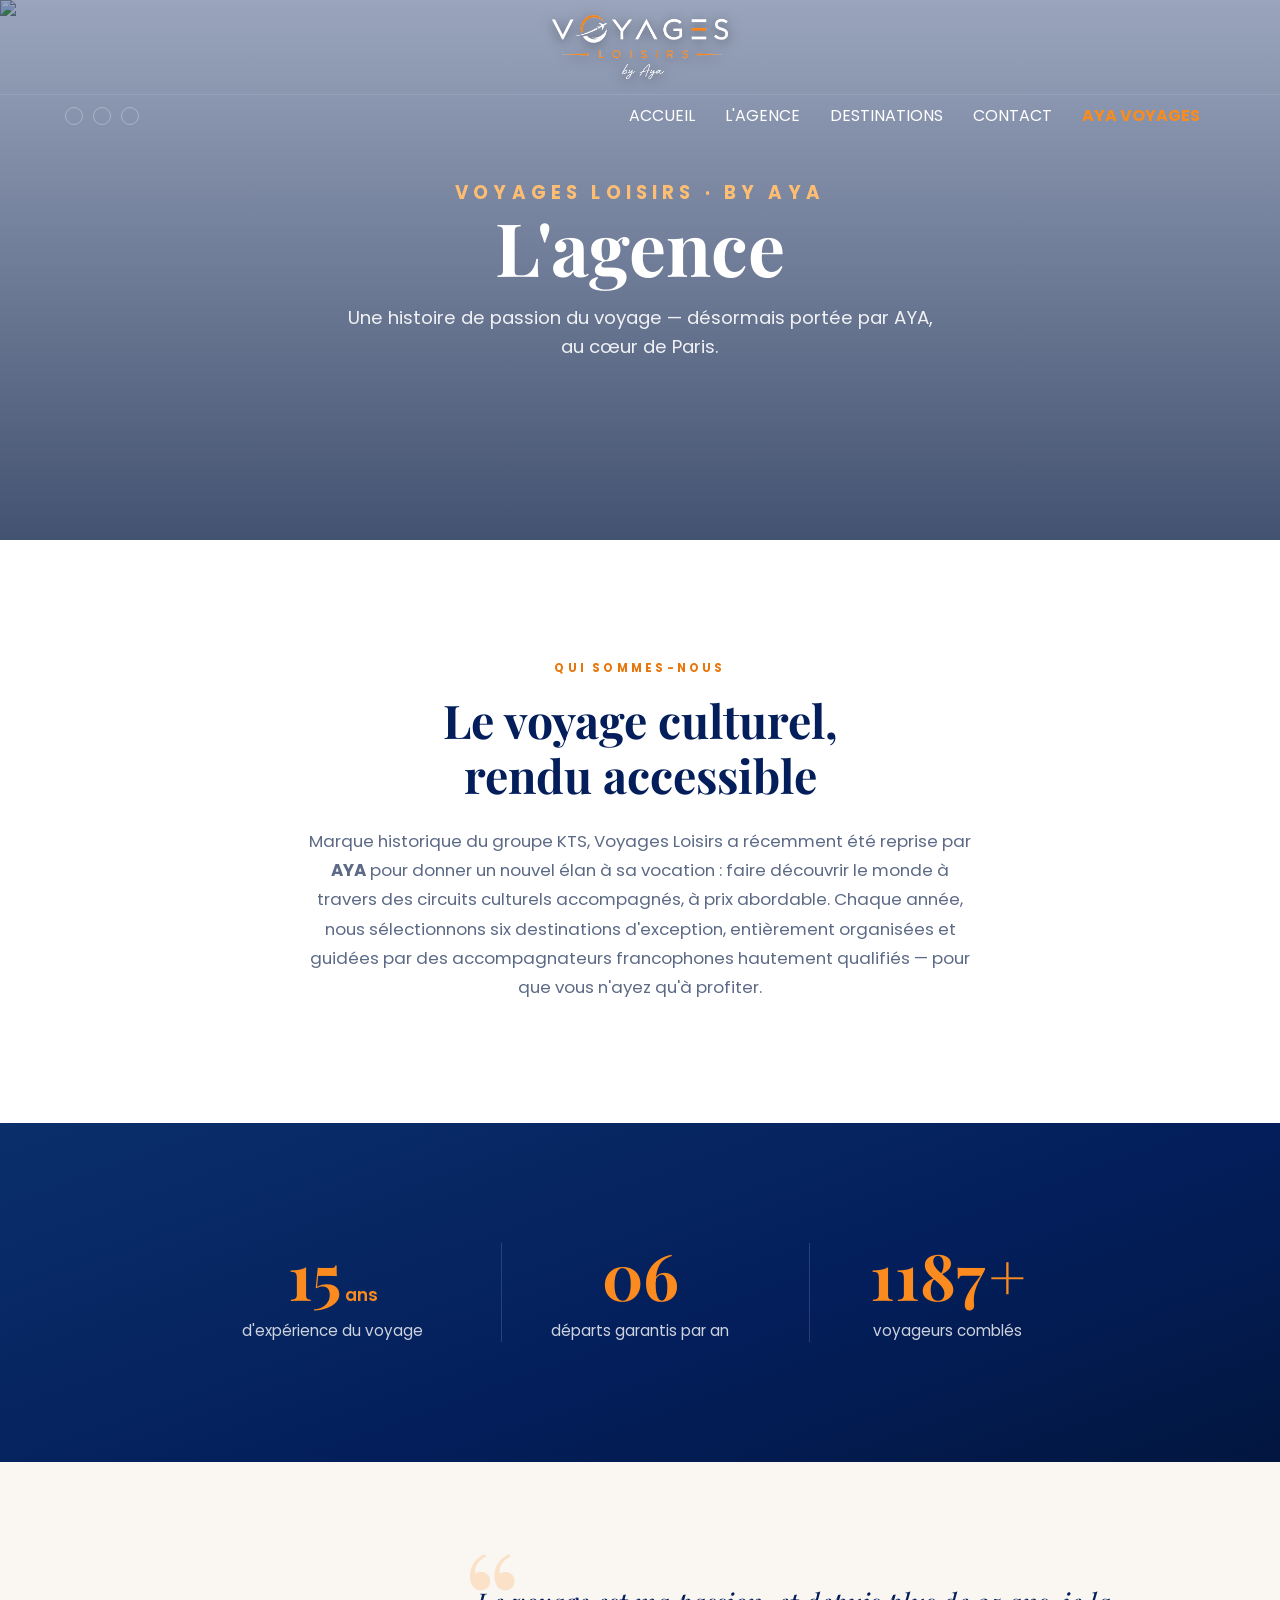
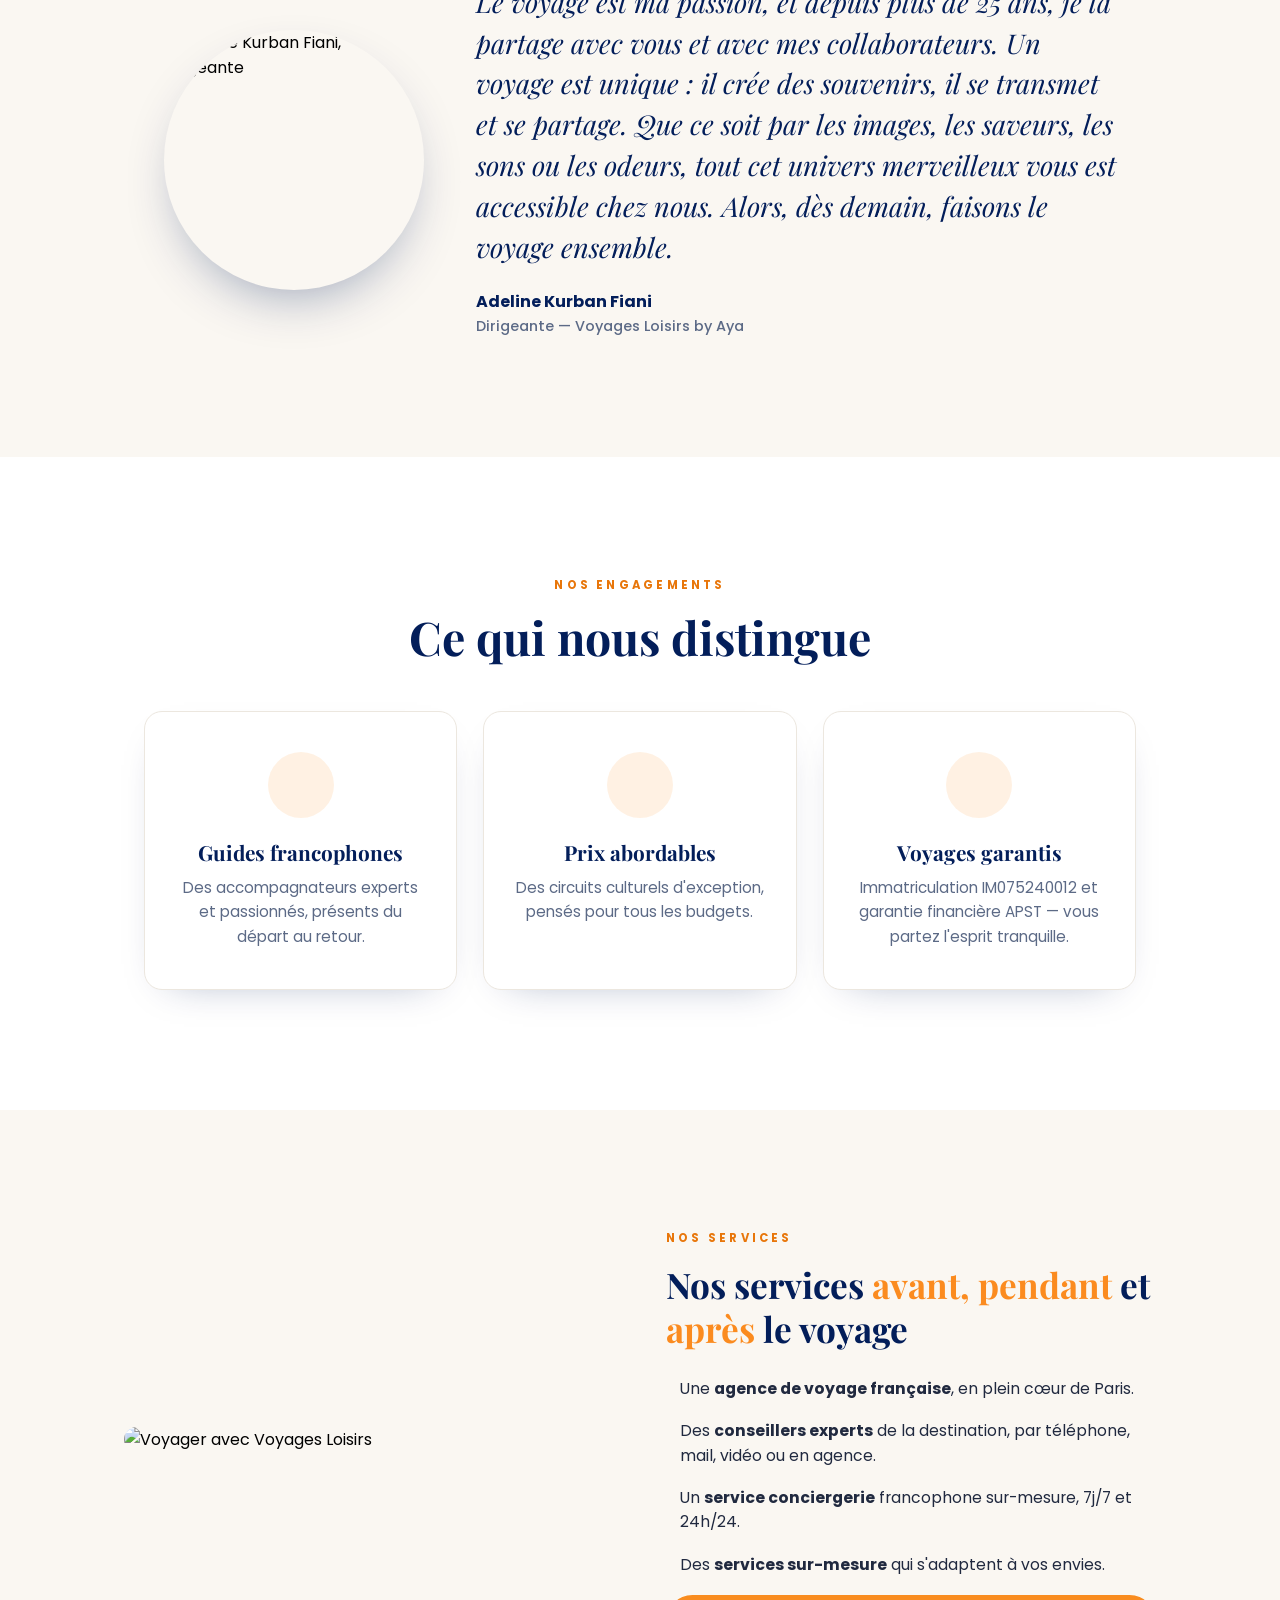
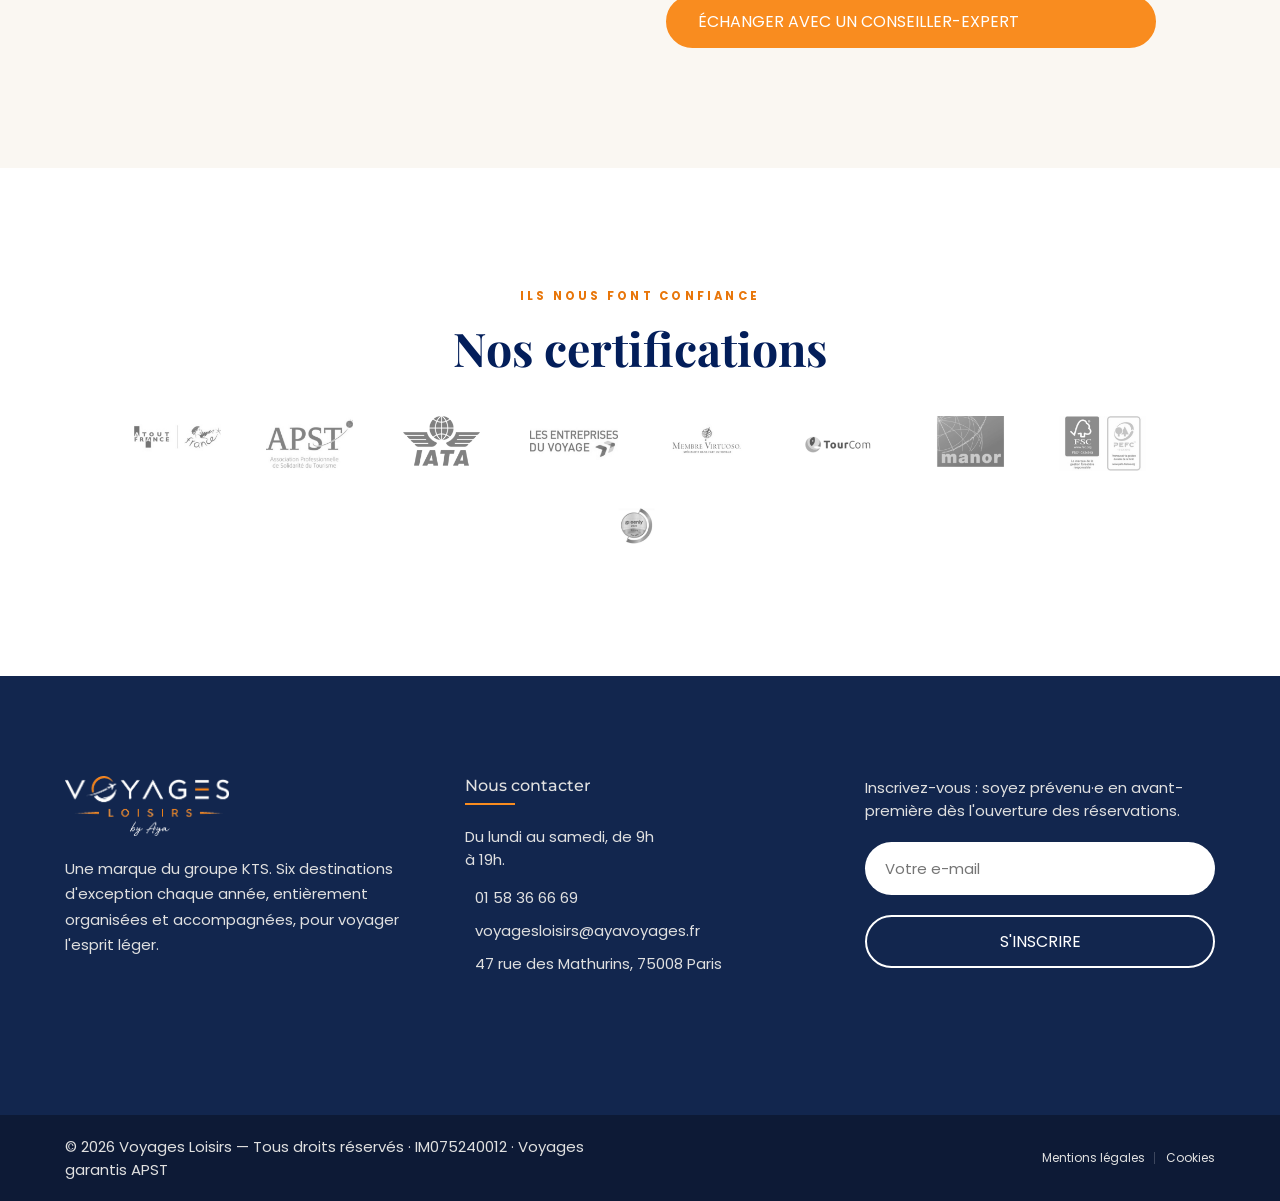
==== commit bf5ab79d: "Page L'agence : refonte editoriale (hero image, serif Playfair, cremes, citation premium, compteurs " ====
--- a/agence.html
+++ b/agence.html
@@ -14,15 +14,16 @@
 
   <link rel="shortcut icon" href="assets/logo-marine.png" type="image/png">
   <link rel="stylesheet" href="assets/css/tourly.css?v=26">
+  <link rel="stylesheet" href="assets/css/agence.css?v=1">
 
   <link rel="preconnect" href="https://fonts.googleapis.com">
   <link rel="preconnect" href="https://fonts.gstatic.com" crossorigin>
   <link
-    href="https://fonts.googleapis.com/css2?family=Montserrat:wght@500;600;700;800&family=Poppins:wght@400;500;600;700&display=swap"
+    href="https://fonts.googleapis.com/css2?family=Montserrat:wght@500;600;700;800&family=Playfair+Display:ital,wght@0,500;0,600;0,700;1,500;1,600&family=Poppins:wght@400;500;600;700&display=swap"
     rel="stylesheet">
 </head>
 
-<body id="top">
+<body id="top" class="agence-v2">
 
   <!-- #HEADER -->
   <header class="header" data-header>
@@ -67,153 +68,128 @@
   </header>
 
 
-  <main>
-
-    <!-- #BANNIÈRE -->
-    <section class="page-banner">
-      <div class="container">
-        <h1 class="h1">L'agence</h1>
-        <p class="page-banner__text">Voyages Loisirs, une histoire de passion du voyage — désormais portée par AYA.</p>
-      </div>
-    </section>
-
-    <!-- #NOTRE HISTOIRE -->
-    <section class="agence-intro">
-      <div class="container">
-        <p class="section-subtitle">Qui sommes-nous</p>
-        <h2 class="h2 section-title">Le voyage culturel, rendu accessible</h2>
-        <p class="lead">
+  <main class="ag-main">
+
+    <!-- #HERO -->
+    <section class="ag-hero">
+      <img class="ag-hero__img" src="https://images.unsplash.com/photo-1502602898657-3e91760cbb34?auto=format&fit=crop&w=1600&q=80" alt="Paris, siège de Voyages Loisirs">
+      <div class="ag-hero__inner">
+        <p class="ag-eyebrow">Voyages Loisirs · by Aya</p>
+        <h1>L'agence</h1>
+        <p>Une histoire de passion du voyage — désormais portée par AYA, au cœur de Paris.</p>
+      </div>
+    </section>
+
+    <!-- #QUI SOMMES-NOUS -->
+    <section class="ag-section ag-intro">
+      <div class="ag-wrap">
+        <p class="ag-eyebrow">Qui sommes-nous</p>
+        <h2 class="ag-h2">Le voyage culturel, rendu accessible</h2>
+        <p class="ag-lead">
           Marque historique du groupe KTS, Voyages Loisirs a récemment été reprise par <strong>AYA</strong>
           pour donner un nouvel élan à sa vocation : faire découvrir le monde à travers des circuits
           culturels accompagnés, à prix abordable. Chaque année, nous sélectionnons six destinations
           d'exception, entièrement organisées et guidées par des accompagnateurs francophones
           hautement qualifiés — pour que vous n'ayez qu'à profiter.
         </p>
-
-        <div class="agence-stats">
-          <div>
-            <div class="num">15 ans</div>
-            <div class="lbl">d'expérience du voyage</div>
-          </div>
-          <div>
-            <div class="num">06</div>
-            <div class="lbl">départs garantis par an</div>
-          </div>
-          <div>
-            <div class="num">1200+</div>
-            <div class="lbl">voyageurs comblés</div>
-          </div>
+      </div>
+    </section>
+
+    <!-- #CHIFFRES -->
+    <section class="ag-section ag-stats">
+      <div class="ag-stats__grid">
+        <div class="ag-stat reveal">
+          <div class="ag-stat-num"><span class="stat-value" data-count="15">0</span><span class="ag-stat-unit">ans</span></div>
+          <div class="ag-stat-lbl">d'expérience du voyage</div>
+        </div>
+        <div class="ag-stat reveal">
+          <div class="ag-stat-num"><span class="stat-value" data-count="6" data-pad="2">0</span></div>
+          <div class="ag-stat-lbl">départs garantis par an</div>
+        </div>
+        <div class="ag-stat reveal">
+          <div class="ag-stat-num"><span class="stat-value" data-count="1200">0</span><span class="ag-stat-suffix">+</span></div>
+          <div class="ag-stat-lbl">voyageurs comblés</div>
         </div>
       </div>
     </section>
 
     <!-- #VISION DE LA DIRIGEANTE -->
-    <section class="vision">
-      <div class="container">
-        <p class="section-subtitle">Notre agence</p>
-        <h2 class="h2 section-title">La vision de notre dirigeante</h2>
-
-        <div class="vision-grid">
-          <div class="vision-media">
-            <img src="https://images.unsplash.com/photo-1488646953014-85cb44e25828?auto=format&fit=crop&w=800&q=80" alt="Notre dirigeante">
-            <button class="vision-play" aria-label="Lire la vidéo"><ion-icon name="play"></ion-icon></button>
-          </div>
-          <div class="vision-quote">
-            <blockquote>
-              « Le voyage est ma passion, et depuis plus de 25 ans, je la partage avec vous et avec mes
-              collaborateurs. Nous sommes à votre écoute pour élaborer ensemble le voyage qui vous ressemble.
-              Un voyage est unique : il crée des souvenirs, il se transmet et se partage. Que ce soit par les
-              images, les saveurs, les sons ou les odeurs, tout cet univers merveilleux vous est accessible
-              chez nous, en rencontrant nos conseillers experts de la destination. Alors, dès demain,
-              faisons le voyage ensemble. »
-            </blockquote>
-            <p class="vision-author">Adeline Kurban Fiani<span>Dirigeante — Voyages Loisirs by Aya</span></p>
-          </div>
-        </div>
-      </div>
-    </section>
-
-    <!-- #NOS VALEURS -->
-    <section class="about">
-      <div class="container">
-        <p class="section-subtitle">Nos engagements</p>
-        <h2 class="h2 section-title">Ce qui nous distingue</h2>
-
-        <ul class="about-features">
-          <li>
-            <ion-icon name="people-outline"></ion-icon>
-            <h3>Guides francophones</h3>
-            <p>Des accompagnateurs experts et passionnés, présents du départ au retour.</p>
-          </li>
-          <li>
-            <ion-icon name="pricetags-outline"></ion-icon>
-            <h3>Prix abordables</h3>
-            <p>Des circuits culturels d'exception, pensés pour tous les budgets.</p>
-          </li>
-          <li>
-            <ion-icon name="shield-checkmark-outline"></ion-icon>
-            <h3>Voyages garantis</h3>
-            <p>Immatriculation IM075240012 et garantie financière APST — vous partez l'esprit tranquille.</p>
-          </li>
-        </ul>
+    <section class="ag-section ag-vision">
+      <div class="ag-vision__inner">
+        <img class="ag-vision__photo" src="https://images.unsplash.com/photo-1580489944761-15a19d654956?auto=format&fit=crop&w=600&q=80" alt="Adeline Kurban Fiani, dirigeante">
+        <div class="ag-vision__body">
+          <span class="ag-vision__mark" aria-hidden="true">&ldquo;</span>
+          <blockquote>
+            Le voyage est ma passion, et depuis plus de 25 ans, je la partage avec vous et avec mes
+            collaborateurs. Un voyage est unique : il crée des souvenirs, il se transmet et se partage.
+            Que ce soit par les images, les saveurs, les sons ou les odeurs, tout cet univers merveilleux
+            vous est accessible chez nous. Alors, dès demain, faisons le voyage ensemble.
+          </blockquote>
+          <p class="ag-vision__author">Adeline Kurban Fiani<span>Dirigeante — Voyages Loisirs by Aya</span></p>
+        </div>
+      </div>
+    </section>
+
+    <!-- #NOS ENGAGEMENTS -->
+    <section class="ag-section ag-values">
+      <div class="ag-wrap">
+        <p class="ag-eyebrow">Nos engagements</p>
+        <h2 class="ag-h2">Ce qui nous distingue</h2>
+      </div>
+      <div class="ag-values__grid">
+        <div class="ag-card reveal">
+          <div class="ag-card__ic"><ion-icon name="people-outline"></ion-icon></div>
+          <h3>Guides francophones</h3>
+          <p>Des accompagnateurs experts et passionnés, présents du départ au retour.</p>
+        </div>
+        <div class="ag-card reveal">
+          <div class="ag-card__ic"><ion-icon name="pricetags-outline"></ion-icon></div>
+          <h3>Prix abordables</h3>
+          <p>Des circuits culturels d'exception, pensés pour tous les budgets.</p>
+        </div>
+        <div class="ag-card reveal">
+          <div class="ag-card__ic"><ion-icon name="shield-checkmark-outline"></ion-icon></div>
+          <h3>Voyages garantis</h3>
+          <p>Immatriculation IM075240012 et garantie financière APST — vous partez l'esprit tranquille.</p>
+        </div>
       </div>
     </section>
 
     <!-- #NOS SERVICES -->
-    <section class="services">
-      <div class="container">
-        <div class="services-inner">
-
-          <div class="services-media">
-            <img src="https://images.unsplash.com/photo-1518548419970-58e3b4079ab2?auto=format&fit=crop&w=800&q=80" alt="Voyager avec Voyages Loisirs">
-          </div>
-
-          <div class="services-panel">
-            <p class="services-title">Nos services <strong>avant, pendant</strong> et <strong>après</strong> le voyage</p>
-
-            <div class="services-features">
-              <div class="service-feat">
-                <ion-icon name="business-outline"></ion-icon>
-                <p>Une <strong>agence de voyage française</strong>, située en plein cœur de Paris</p>
-              </div>
-              <div class="service-feat">
-                <ion-icon name="headset-outline"></ion-icon>
-                <p>Des <strong>conseillers experts</strong> de la destination, disponibles par téléphone, mail, vidéo ou en agence</p>
-              </div>
-              <div class="service-feat">
-                <ion-icon name="notifications-outline"></ion-icon>
-                <p>Un <strong>service conciergerie</strong> francophone sur-mesure, à votre service 7j/7 et 24h/24</p>
-              </div>
-              <div class="service-feat">
-                <ion-icon name="sparkles-outline"></ion-icon>
-                <p>Des <strong>services sur-mesure</strong> qui s'adaptent à vos envies</p>
-              </div>
-            </div>
-
-            <a href="contact.html" class="btn btn-primary">Échanger avec un conseiller-expert</a>
-          </div>
-
+    <section class="ag-section ag-services">
+      <div class="ag-services__inner">
+        <div class="ag-services__media">
+          <img src="https://images.unsplash.com/photo-1527631746610-bca00a040d60?auto=format&fit=crop&w=900&q=80" alt="Voyager avec Voyages Loisirs">
+        </div>
+        <div class="ag-services__panel">
+          <p class="ag-eyebrow">Nos services</p>
+          <h2>Nos services <strong>avant, pendant</strong> et <strong>après</strong> le voyage</h2>
+          <div class="ag-feat"><ion-icon name="business-outline"></ion-icon><p>Une <strong>agence de voyage française</strong>, en plein cœur de Paris.</p></div>
+          <div class="ag-feat"><ion-icon name="headset-outline"></ion-icon><p>Des <strong>conseillers experts</strong> de la destination, par téléphone, mail, vidéo ou en agence.</p></div>
+          <div class="ag-feat"><ion-icon name="notifications-outline"></ion-icon><p>Un <strong>service conciergerie</strong> francophone sur-mesure, 7j/7 et 24h/24.</p></div>
+          <div class="ag-feat"><ion-icon name="sparkles-outline"></ion-icon><p>Des <strong>services sur-mesure</strong> qui s'adaptent à vos envies.</p></div>
+          <a href="contact.html" class="btn btn-primary">Échanger avec un conseiller-expert</a>
         </div>
       </div>
     </section>
 
     <!-- #NOS CERTIFICATIONS -->
-    <section class="partners">
-      <div class="container">
-        <p class="section-subtitle">Ils nous font confiance</p>
-        <h2 class="h2 section-title">Nos certifications</h2>
-        <ul class="partners-list">
-          <li><img src="assets/partenaires/atout-france.png" alt="Atout France"></li>
-          <li><img src="assets/partenaires/apst.png" alt="APST"></li>
-          <li><img src="assets/partenaires/iata.png" alt="IATA"></li>
-          <li><img src="assets/partenaires/entreprises-du-voyage.png" alt="Les Entreprises du Voyage"></li>
-          <li><img src="assets/partenaires/virtuoso.png" alt="Membre Virtuoso"></li>
-          <li><img src="assets/partenaires/tourcom.png" alt="TourCom"></li>
-          <li><img src="assets/partenaires/manor.png" alt="Manor"></li>
-          <li><img src="assets/partenaires/fsc-pefc.png" alt="FSC / PEFC"></li>
-          <li><img src="assets/partenaires/greenly.png" alt="Greenly"></li>
-        </ul>
-      </div>
+    <section class="ag-section ag-certs">
+      <div class="ag-wrap">
+        <p class="ag-eyebrow">Ils nous font confiance</p>
+        <h2 class="ag-h2">Nos certifications</h2>
+      </div>
+      <ul class="partners-list ag-certs__list">
+        <li><img src="assets/partenaires/atout-france.png" alt="Atout France"></li>
+        <li><img src="assets/partenaires/apst.png" alt="APST"></li>
+        <li><img src="assets/partenaires/iata.png" alt="IATA"></li>
+        <li><img src="assets/partenaires/entreprises-du-voyage.png" alt="Les Entreprises du Voyage"></li>
+        <li><img src="assets/partenaires/virtuoso.png" alt="Membre Virtuoso"></li>
+        <li><img src="assets/partenaires/tourcom.png" alt="TourCom"></li>
+        <li><img src="assets/partenaires/manor.png" alt="Manor"></li>
+        <li><img src="assets/partenaires/fsc-pefc.png" alt="FSC / PEFC"></li>
+        <li><img src="assets/partenaires/greenly.png" alt="Greenly"></li>
+      </ul>
     </section>
 
   </main>
@@ -261,7 +237,7 @@
 
   <a href="#top" class="go-top" data-go-top><ion-icon name="chevron-up-outline"></ion-icon></a>
 
-  <script src="assets/js/tourly.js?v=6"></script>
+  <script src="assets/js/tourly.js?v=7"></script>
   <script type="module" src="https://unpkg.com/ionicons@5.5.2/dist/ionicons/ionicons.esm.js"></script>
   <script nomodule src="https://unpkg.com/ionicons@5.5.2/dist/ionicons/ionicons.js"></script>
 
--- a/assets/css/agence.css
+++ b/assets/css/agence.css
@@ -0,0 +1,224 @@
+/*==================================================================*\
+  Page « L'agence » — style éditorial
+  Palette du site (marine #031E5A + orange #FB8B1F) + fonds crème.
+  Classes préfixées .ag-* pour ne rien impacter ailleurs.
+\*==================================================================*/
+
+.agence-v2 {
+  --navy: #031E5A;
+  --navy-deep: #02163f;
+  --orange: #FB8B1F;
+  --orange-d: #e8760a;
+  --cream: #FAF7F2;
+  --ink: #20293f;
+  --muted: #5c6a86;
+  --line: #ece7df;
+  --ff-serif: "Playfair Display", Georgia, "Times New Roman", serif;
+}
+
+.ag-main { overflow-x: hidden; }
+
+/* ---- rythme commun (respiration) ---- */
+.ag-section { padding: clamp(72px, 10vw, 120px) 0; }
+.ag-wrap { max-width: 720px; margin-inline: auto; padding-inline: 24px; text-align: center; }
+
+.ag-eyebrow {
+  font-family: "Poppins", sans-serif;
+  font-size: .72rem;
+  font-weight: 700;
+  letter-spacing: .28em;
+  text-transform: uppercase;
+  color: var(--orange-d);
+  margin: 0 0 16px;
+}
+.ag-h2 {
+  font-family: var(--ff-serif);
+  font-weight: 700;
+  font-size: clamp(1.9rem, 4vw, 2.9rem);
+  line-height: 1.18;
+  color: var(--navy);
+  margin: 0 0 24px;
+  text-wrap: balance;
+}
+.ag-lead { font-size: 1.05rem; line-height: 1.75; color: var(--muted); margin: 0; }
+
+/* ---- HERO plein écran ---- */
+.ag-hero {
+  position: relative;
+  min-height: 60vh;
+  display: grid;
+  place-items: center;
+  text-align: center;
+  color: #fff;
+  padding: 48px 24px;
+  overflow: hidden;
+}
+.ag-hero__img { position: absolute; inset: 0; width: 100%; height: 100%; object-fit: cover; }
+.ag-hero::after {
+  content: "";
+  position: absolute; inset: 0;
+  background: linear-gradient(180deg, rgba(3, 30, 90, .40) 0%, rgba(2, 22, 63, .74) 100%);
+}
+.ag-hero__inner { position: relative; z-index: 1; max-width: 760px; }
+.ag-hero .ag-eyebrow { color: #FDBE74; }
+.ag-hero h1 {
+  font-family: var(--ff-serif);
+  font-weight: 700;
+  font-size: clamp(2.6rem, 7vw, 4.6rem);
+  line-height: 1.05;
+  margin: 0 0 18px;
+}
+.ag-hero p { font-size: 1.15rem; line-height: 1.6; color: rgba(255, 255, 255, .9); max-width: 600px; margin: 0 auto; }
+
+/* ---- QUI SOMMES-NOUS ---- */
+.ag-intro { background: #fff; }
+
+/* ---- CHIFFRES (bande marine, compteur animé) ---- */
+.ag-stats {
+  background: linear-gradient(160deg, #0a2f6b 0%, #031E5A 60%, #02163f 100%);
+  color: #fff;
+}
+.ag-stats__grid {
+  display: grid;
+  grid-template-columns: repeat(3, 1fr);
+  gap: 30px;
+  max-width: 940px;
+  margin-inline: auto;
+  padding-inline: 24px;
+  text-align: center;
+}
+.ag-stat-num {
+  font-family: var(--ff-serif);
+  font-weight: 700;
+  font-size: clamp(2.8rem, 6vw, 4rem);
+  line-height: 1;
+  color: var(--orange);
+  display: flex;
+  align-items: baseline;
+  justify-content: center;
+  gap: 4px;
+}
+.ag-stat-num .stat-value { font-variant-numeric: tabular-nums; }
+.ag-stat-num .ag-stat-unit { font-family: "Poppins", sans-serif; font-size: 1.05rem; font-weight: 600; }
+.ag-stat-lbl { margin-top: 12px; color: rgba(255, 255, 255, .8); font-size: .95rem; }
+@media (min-width: 768px) {
+  .ag-stats__grid .ag-stat:not(:first-child) { border-inline-start: 1px solid rgba(255, 255, 255, .15); }
+}
+
+/* ---- VISION DE LA DIRIGEANTE (bloc premium, crème) ---- */
+.ag-vision { background: var(--cream); }
+.ag-vision__inner {
+  max-width: 1000px;
+  margin-inline: auto;
+  padding-inline: 24px;
+  display: grid;
+  grid-template-columns: 260px 1fr;
+  gap: 52px;
+  align-items: center;
+}
+.ag-vision__photo {
+  width: 260px; height: 260px;
+  border-radius: 50%;
+  object-fit: cover;
+  box-shadow: 0 22px 55px -22px rgba(3, 30, 90, .45);
+}
+.ag-vision__body { position: relative; }
+.ag-vision__mark {
+  position: absolute;
+  top: -56px; left: -14px;
+  font-family: var(--ff-serif);
+  font-size: 9rem;
+  line-height: 1;
+  color: rgba(251, 139, 31, .20);
+  z-index: 0;
+}
+.ag-vision blockquote {
+  position: relative; z-index: 1;
+  font-family: var(--ff-serif);
+  font-style: italic;
+  font-size: clamp(1.25rem, 2.4vw, 1.7rem);
+  line-height: 1.5;
+  color: var(--navy);
+  margin: 0 0 22px;
+}
+.ag-vision__author { font-family: "Poppins", sans-serif; font-weight: 700; color: var(--navy); }
+.ag-vision__author span { display: block; font-weight: 500; font-size: .9rem; color: var(--muted); margin-top: 2px; }
+@media (max-width: 768px) {
+  .ag-vision__inner { grid-template-columns: 1fr; text-align: center; gap: 30px; justify-items: center; }
+  .ag-vision__mark { left: 50%; transform: translateX(-50%); top: -34px; }
+  .ag-vision blockquote { text-align: center; }
+}
+
+/* ---- ENGAGEMENTS (cartes) ---- */
+.ag-values { background: #fff; }
+.ag-values__grid {
+  display: grid;
+  grid-template-columns: repeat(3, 1fr);
+  gap: 26px;
+  max-width: 1040px;
+  margin: 46px auto 0;
+  padding-inline: 24px;
+}
+.ag-card {
+  background: #fff;
+  border: 1px solid var(--line);
+  border-radius: 18px;
+  padding: 40px 28px;
+  text-align: center;
+  box-shadow: 0 14px 40px -26px rgba(3, 30, 90, .4);
+  transition: transform .25s ease, box-shadow .25s ease;
+}
+.ag-card:hover { transform: translateY(-8px); box-shadow: 0 28px 54px -24px rgba(3, 30, 90, .42); }
+.ag-card__ic {
+  width: 66px; height: 66px;
+  border-radius: 50%;
+  display: grid; place-items: center;
+  margin: 0 auto 20px;
+  background: rgba(251, 139, 31, .12);
+  color: var(--orange);
+}
+.ag-card__ic ion-icon { font-size: 30px; }
+.ag-card h3 { font-family: var(--ff-serif); font-size: 1.3rem; color: var(--navy); margin: 0 0 10px; }
+.ag-card p { color: var(--muted); font-size: .95rem; line-height: 1.6; margin: 0; }
+
+/* ---- SERVICES ---- */
+.ag-services { background: var(--cream); }
+.ag-services__inner {
+  max-width: 1080px;
+  margin-inline: auto;
+  padding-inline: 24px;
+  display: grid;
+  grid-template-columns: 1fr 1fr;
+  gap: 52px;
+  align-items: center;
+}
+.ag-services__media { border-radius: 20px; overflow: hidden; box-shadow: 0 24px 60px -30px rgba(3, 30, 90, .5); }
+.ag-services__media img { width: 100%; height: 100%; object-fit: cover; display: block; transition: transform .7s ease; }
+.ag-services__media:hover img { transform: scale(1.05); }
+.ag-services__panel .ag-eyebrow { text-align: left; }
+.ag-services h2 {
+  font-family: var(--ff-serif);
+  font-weight: 700;
+  font-size: clamp(1.6rem, 3vw, 2.2rem);
+  color: var(--navy);
+  line-height: 1.25;
+  margin: 0 0 26px;
+}
+.ag-services h2 strong { color: var(--orange); font-weight: 700; }
+.ag-feat { display: flex; gap: 14px; margin-bottom: 18px; }
+.ag-feat ion-icon { font-size: 24px; color: var(--orange); flex: 0 0 auto; margin-top: 3px; }
+.ag-feat p { margin: 0; color: var(--ink); font-size: .98rem; line-height: 1.55; }
+.ag-services .btn { margin-top: 12px; }
+@media (max-width: 768px) {
+  .ag-services__inner { grid-template-columns: 1fr; gap: 32px; }
+}
+
+/* ---- CERTIFICATIONS ---- */
+.ag-certs { background: #fff; }
+.ag-certs__list { max-width: 1040px; margin-inline: auto; }
+
+/* ---- stagger des apparitions ---- */
+.js-reveal .ag-stats__grid .reveal:nth-child(2),
+.js-reveal .ag-values__grid .reveal:nth-child(2) { transition-delay: 120ms; }
+.js-reveal .ag-stats__grid .reveal:nth-child(3),
+.js-reveal .ag-values__grid .reveal:nth-child(3) { transition-delay: 240ms; }
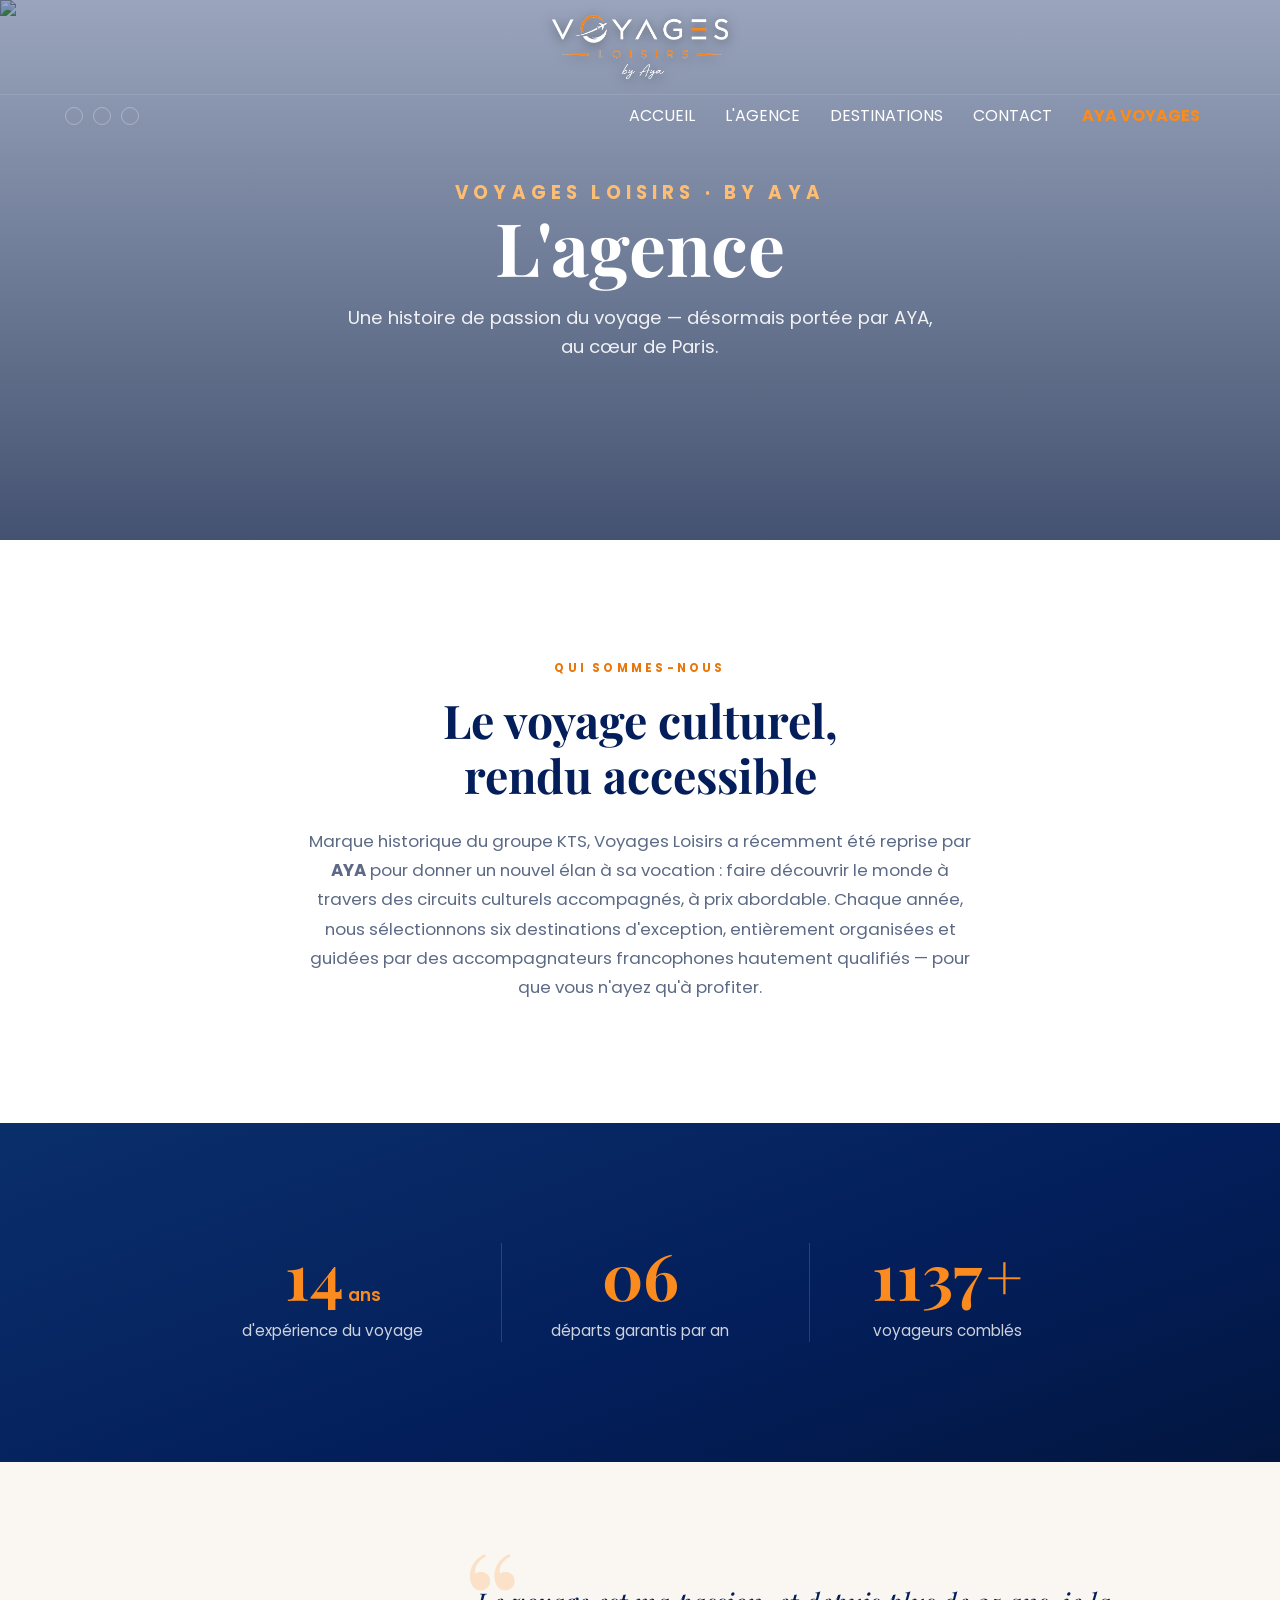
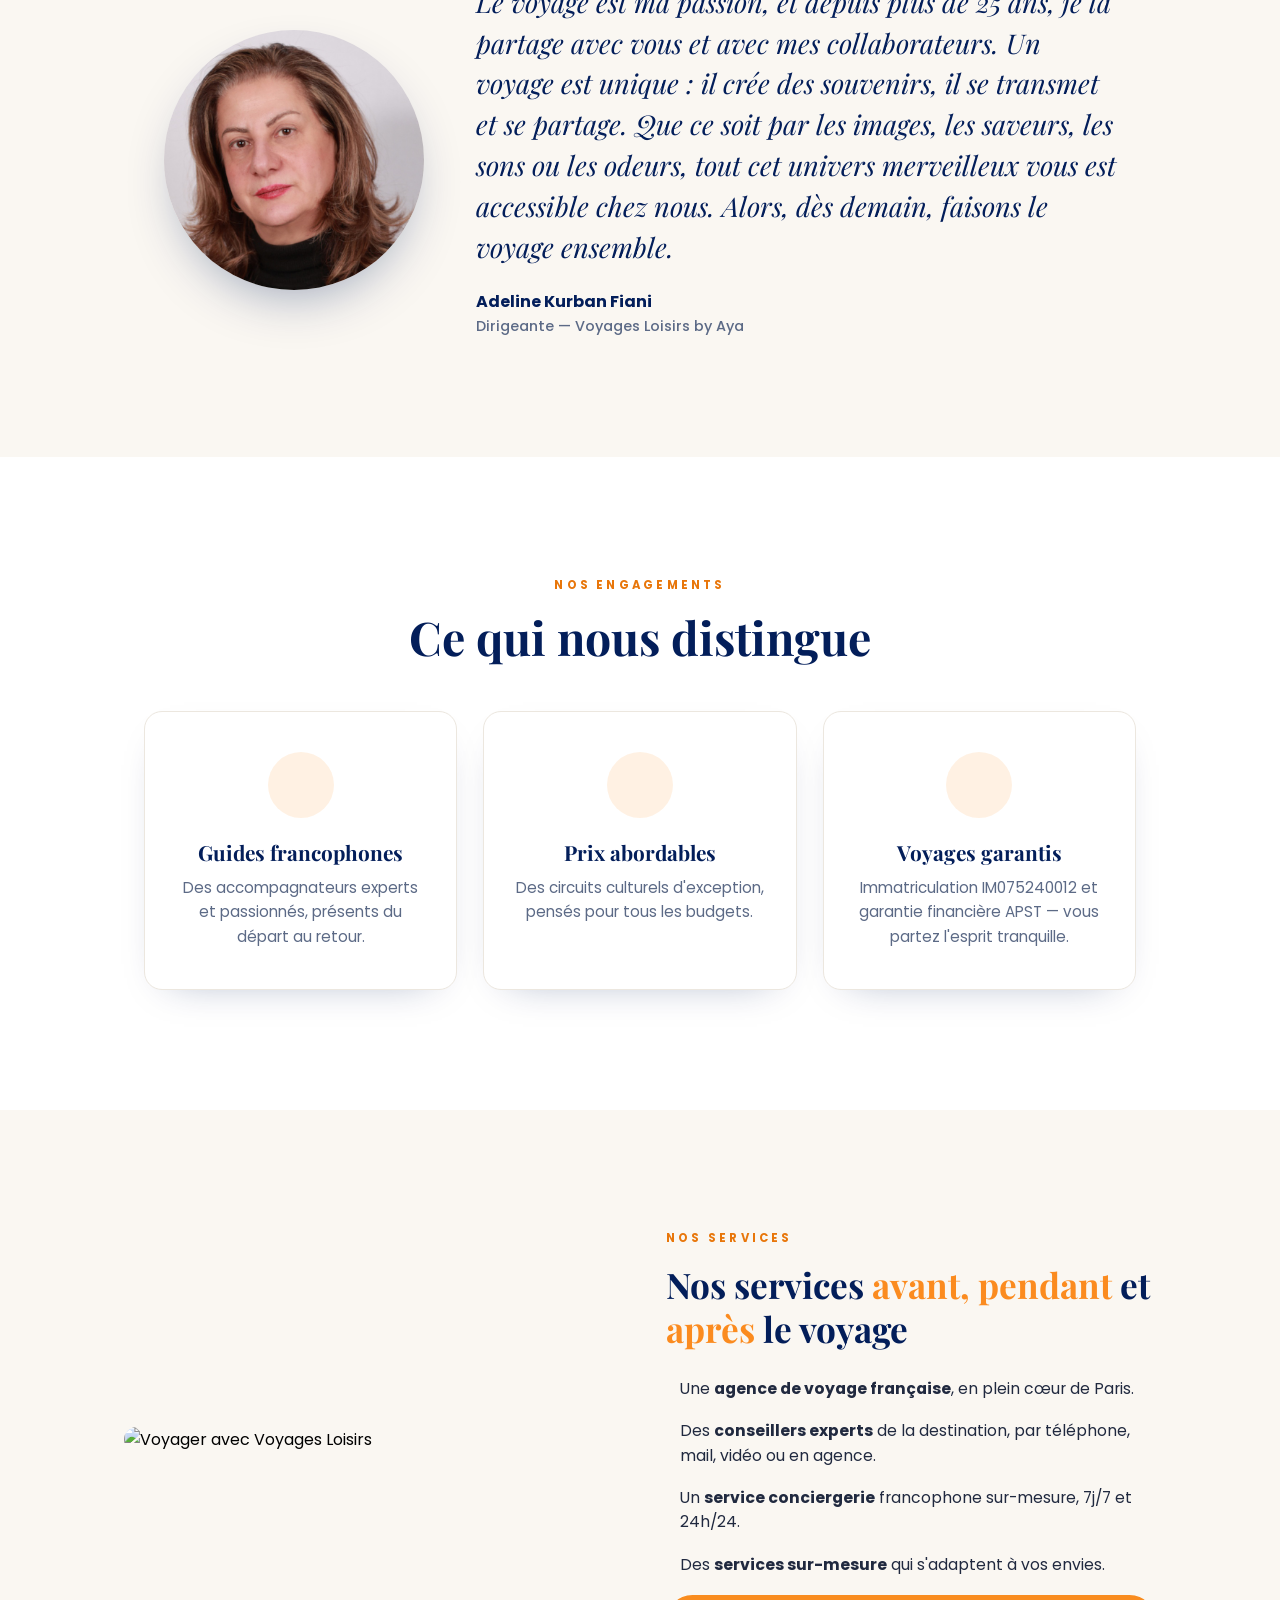
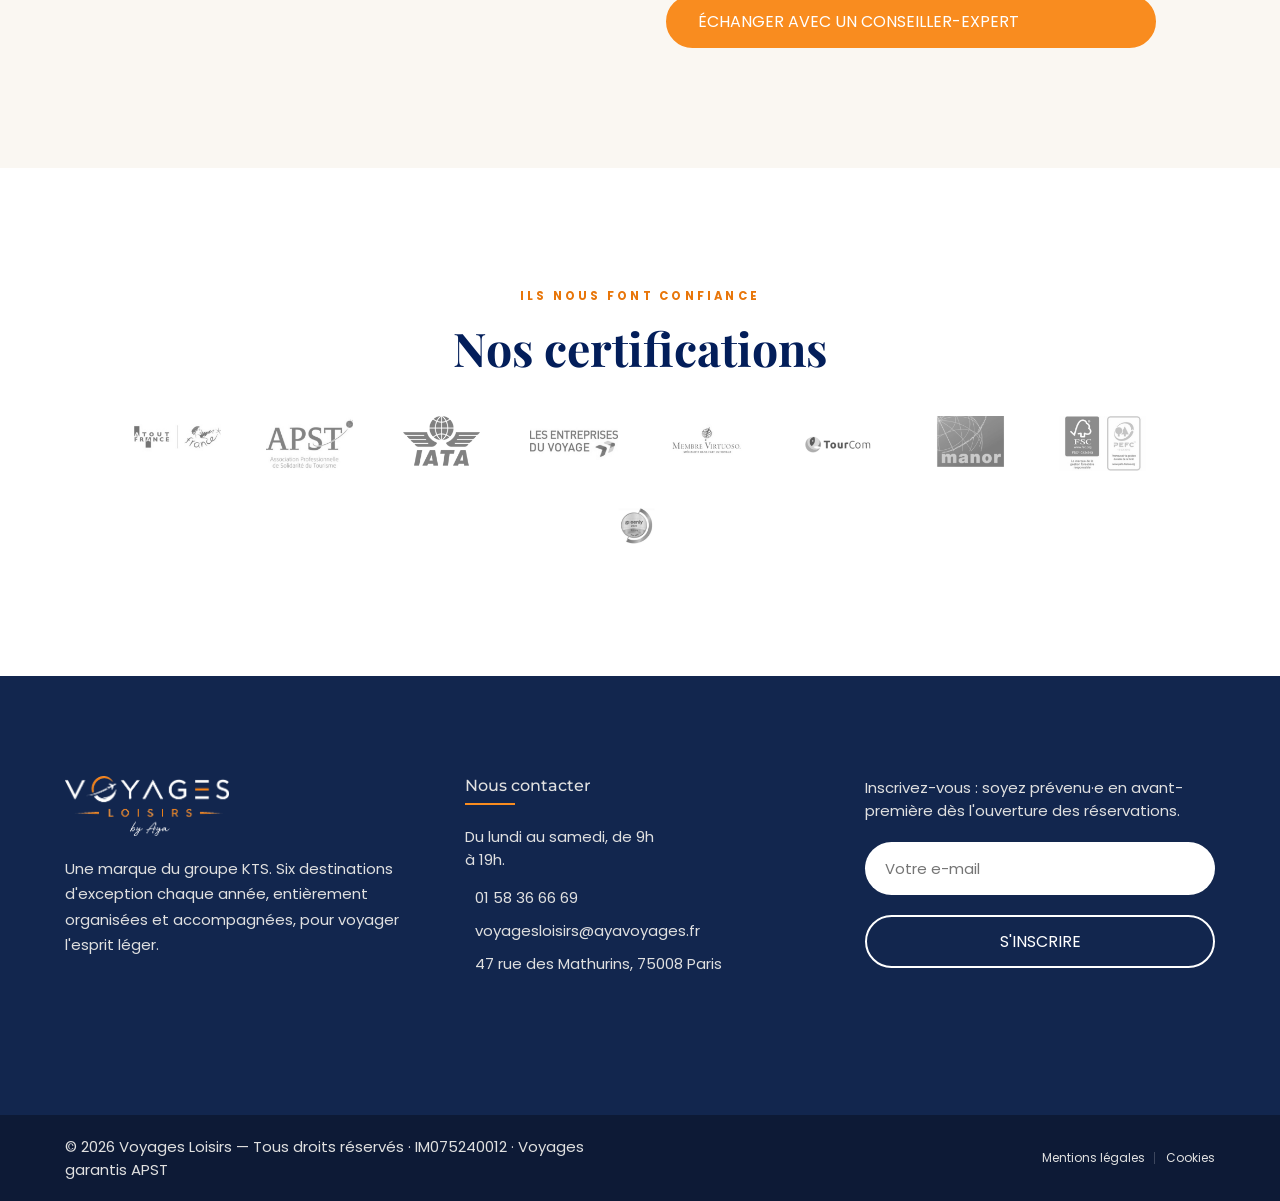
==== commit f62982ec: "Page L'agence : vraie photo de la dirigeante Adeline Fiani Co-Authored-By: Claude Opus 4.8 (1M conte" ====
--- a/agence.html
+++ b/agence.html
@@ -116,7 +116,7 @@
     <!-- #VISION DE LA DIRIGEANTE -->
     <section class="ag-section ag-vision">
       <div class="ag-vision__inner">
-        <img class="ag-vision__photo" src="https://images.unsplash.com/photo-1580489944761-15a19d654956?auto=format&fit=crop&w=600&q=80" alt="Adeline Kurban Fiani, dirigeante">
+        <img class="ag-vision__photo" src="assets/adeline-fiani.jpg" alt="Adeline Kurban Fiani, dirigeante de Voyages Loisirs">
         <div class="ag-vision__body">
           <span class="ag-vision__mark" aria-hidden="true">&ldquo;</span>
           <blockquote>
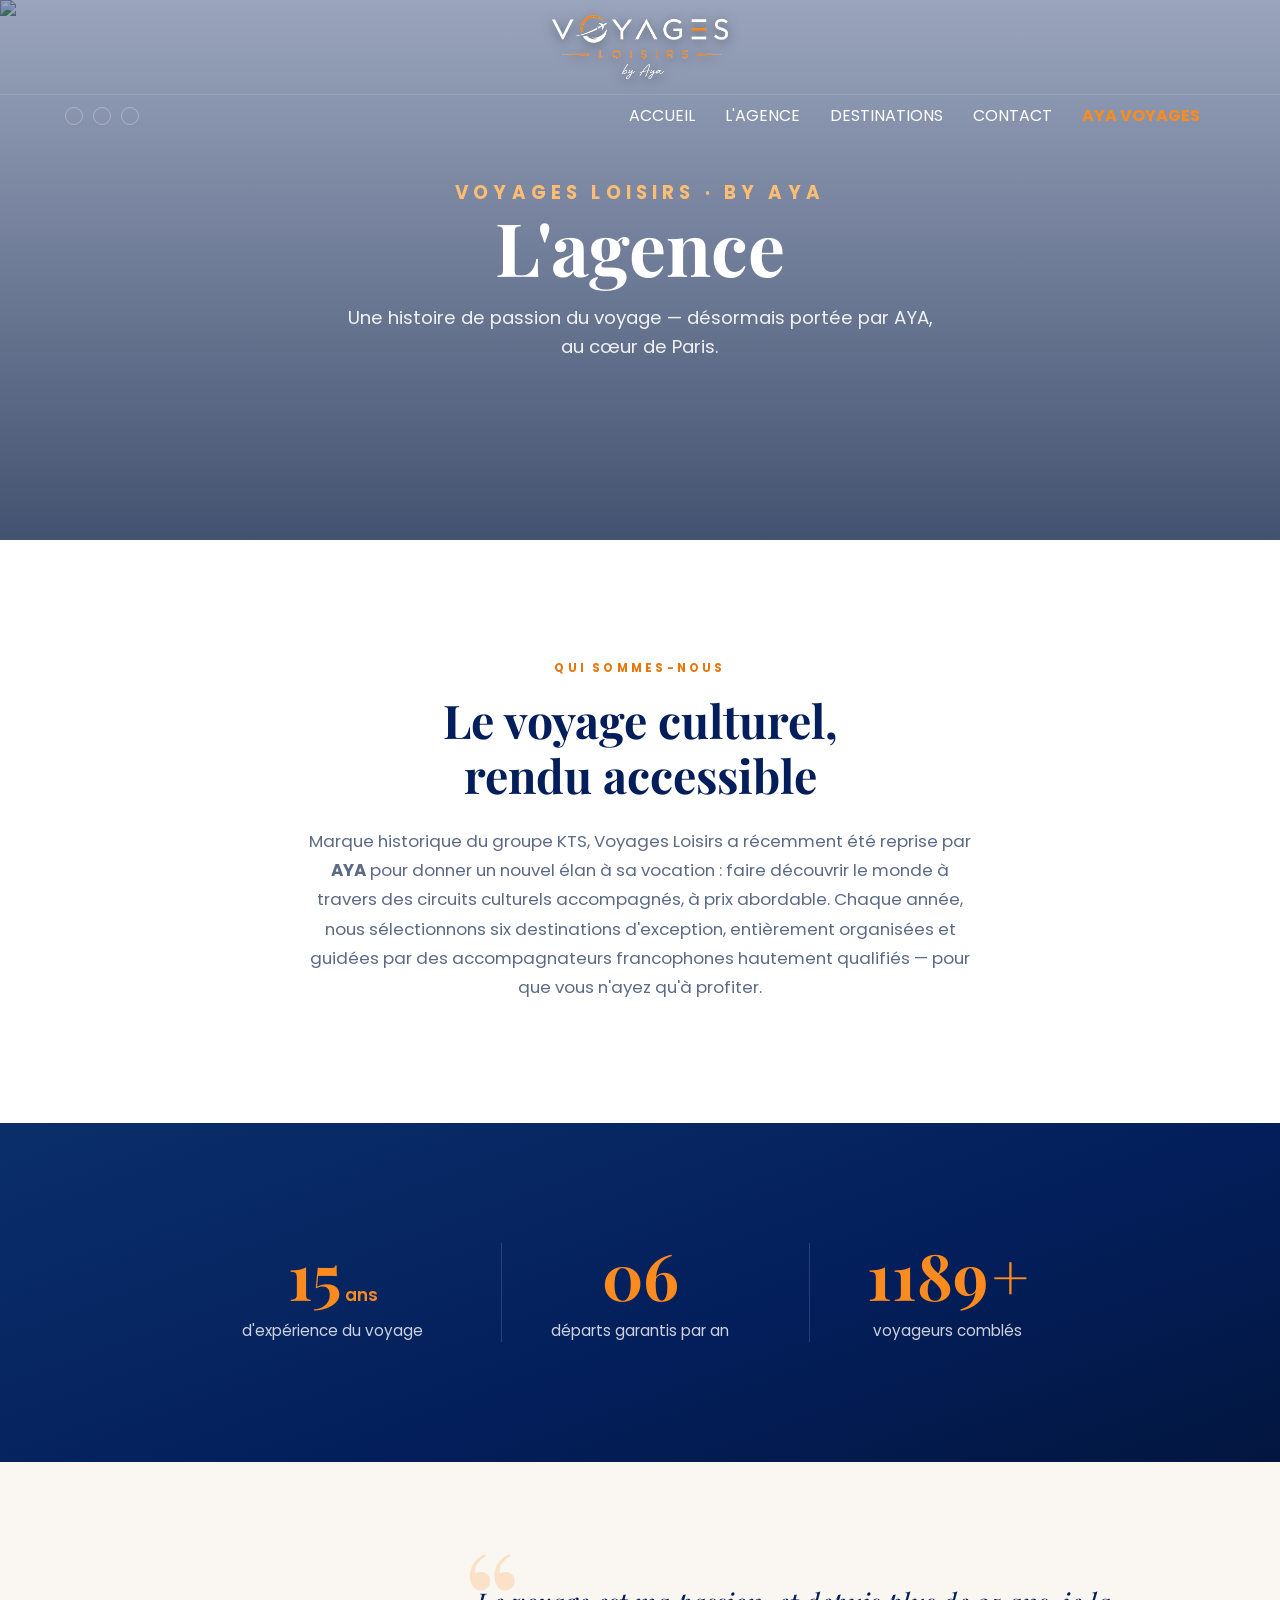
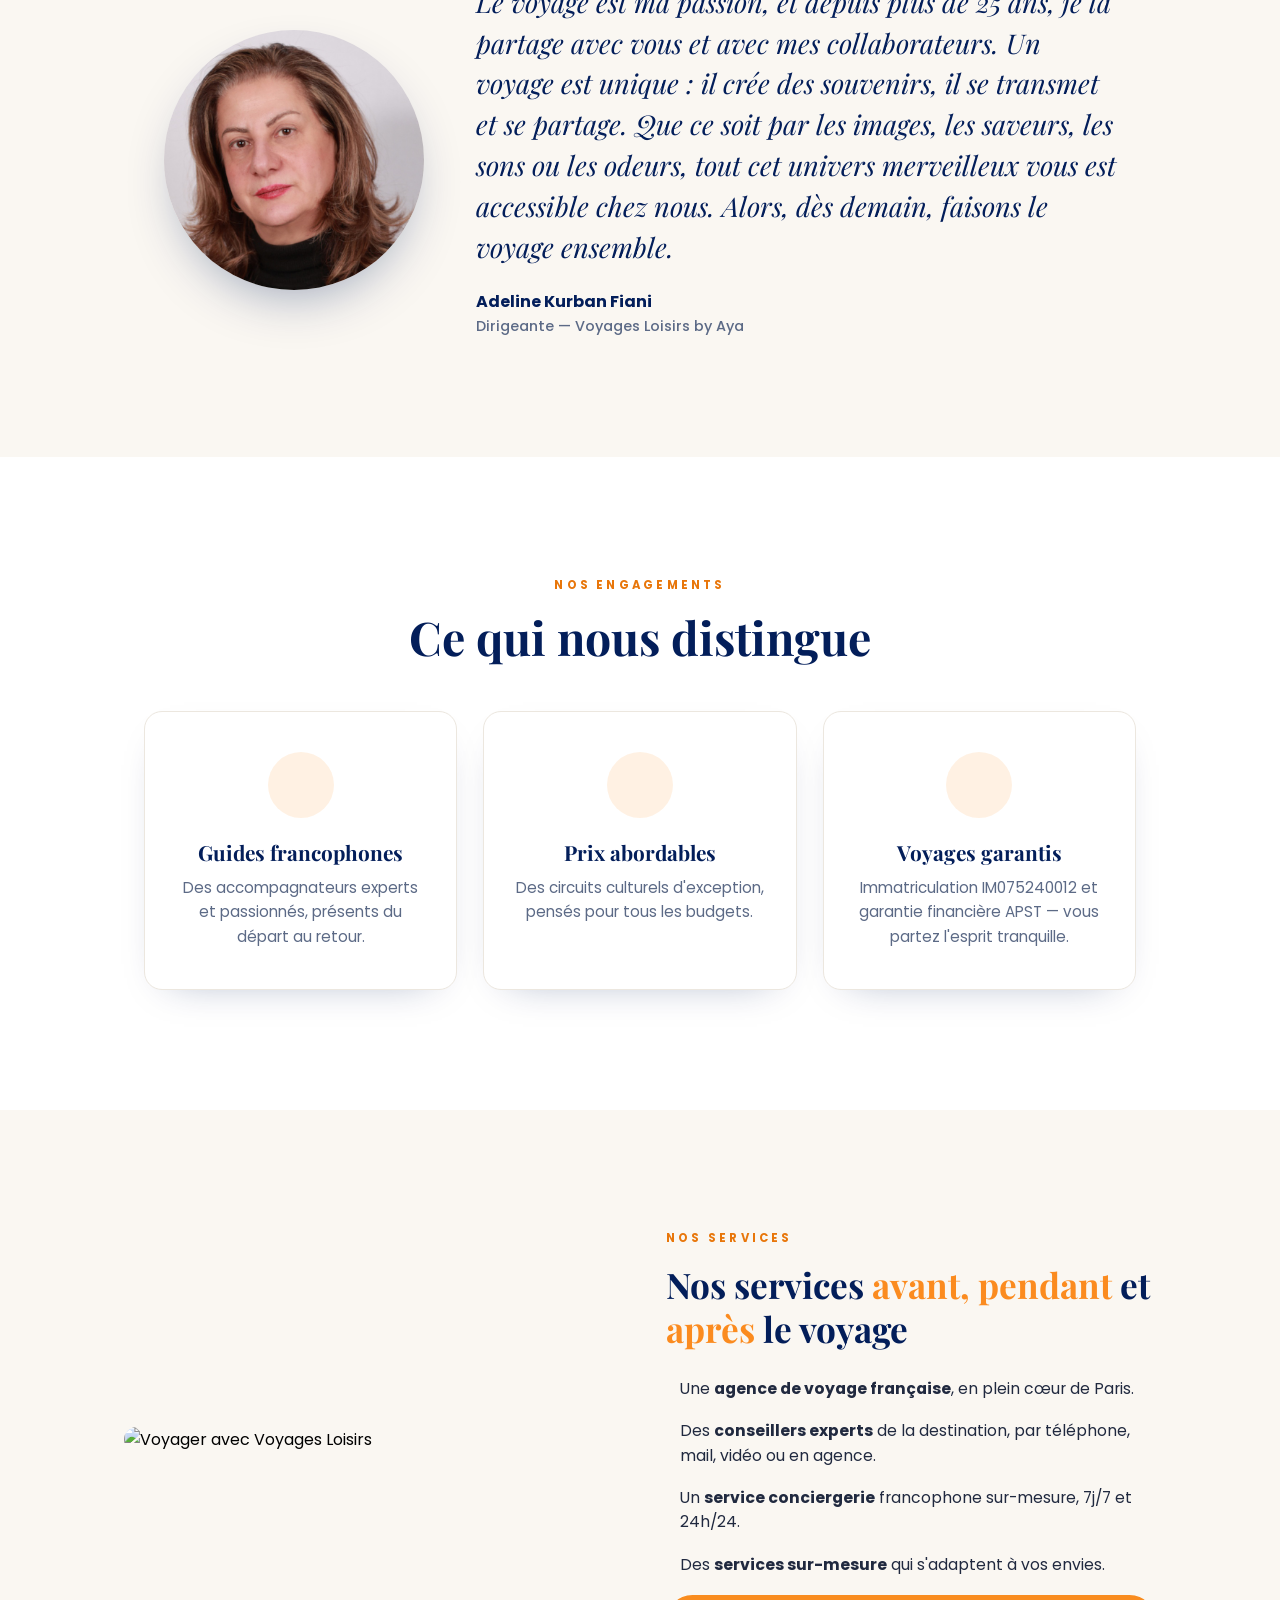
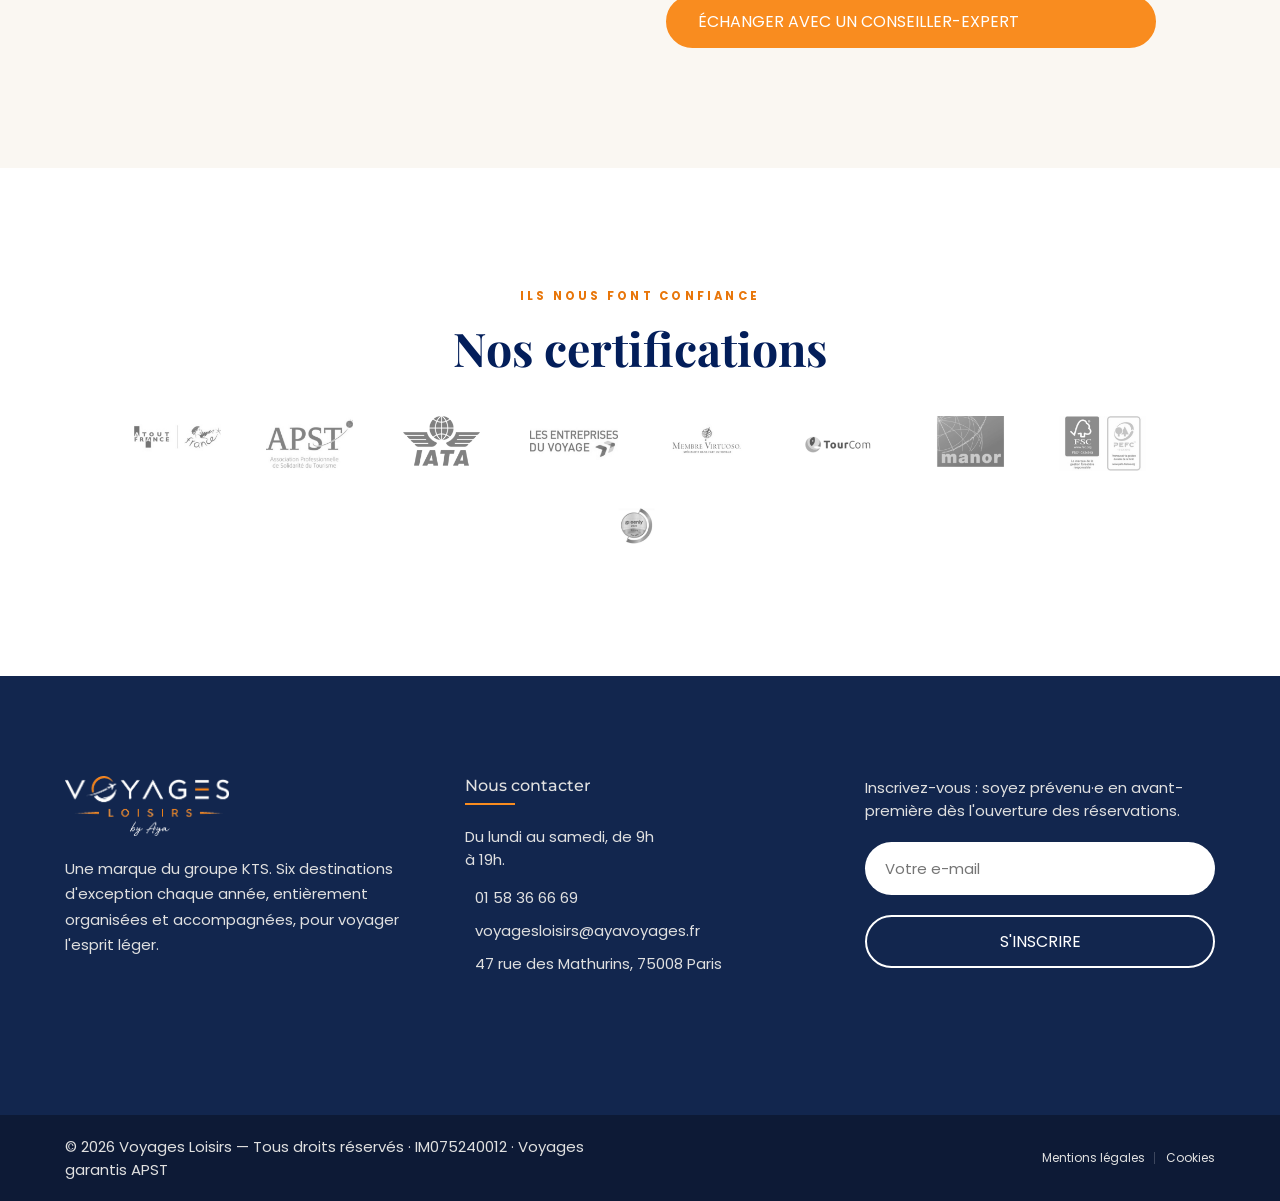
==== commit b9b12dd1: "Typo unifiee : titres en serif Playfair Display sur toutes les pages (sous-titres et boutons restent" ====
--- a/agence.html
+++ b/agence.html
@@ -13,7 +13,7 @@
   <meta name="description" content="Voyages Loisirs, marque du groupe KTS reprise par AYA : des circuits culturels accompagnés de guides francophones, à prix abordable.">
 
   <link rel="shortcut icon" href="assets/logo-marine.png" type="image/png">
-  <link rel="stylesheet" href="assets/css/tourly.css?v=26">
+  <link rel="stylesheet" href="assets/css/tourly.css?v=28">
   <link rel="stylesheet" href="assets/css/agence.css?v=1">
 
   <link rel="preconnect" href="https://fonts.googleapis.com">
--- a/assets/css/tourly.css
+++ b/assets/css/tourly.css
@@ -42,6 +42,7 @@
 
   --ff-poppins: "Poppins", sans-serif;
   --ff-montserrat: "Montserrat", sans-serif;
+  --ff-display: "Playfair Display", Georgia, "Times New Roman", serif;
 
   --fs-1: calc(20px + 3.5vw);
   --fs-2: calc(18px + 1.6vw);
@@ -161,9 +162,9 @@
 .h1,
 .h2,
 .h3 {
-  font-weight: var(--fw-800);
-  font-family: var(--ff-montserrat);
-  text-transform: uppercase;
+  font-weight: 700;
+  font-family: var(--ff-display);
+  letter-spacing: -0.01em;
 }
 
 .h1 {
